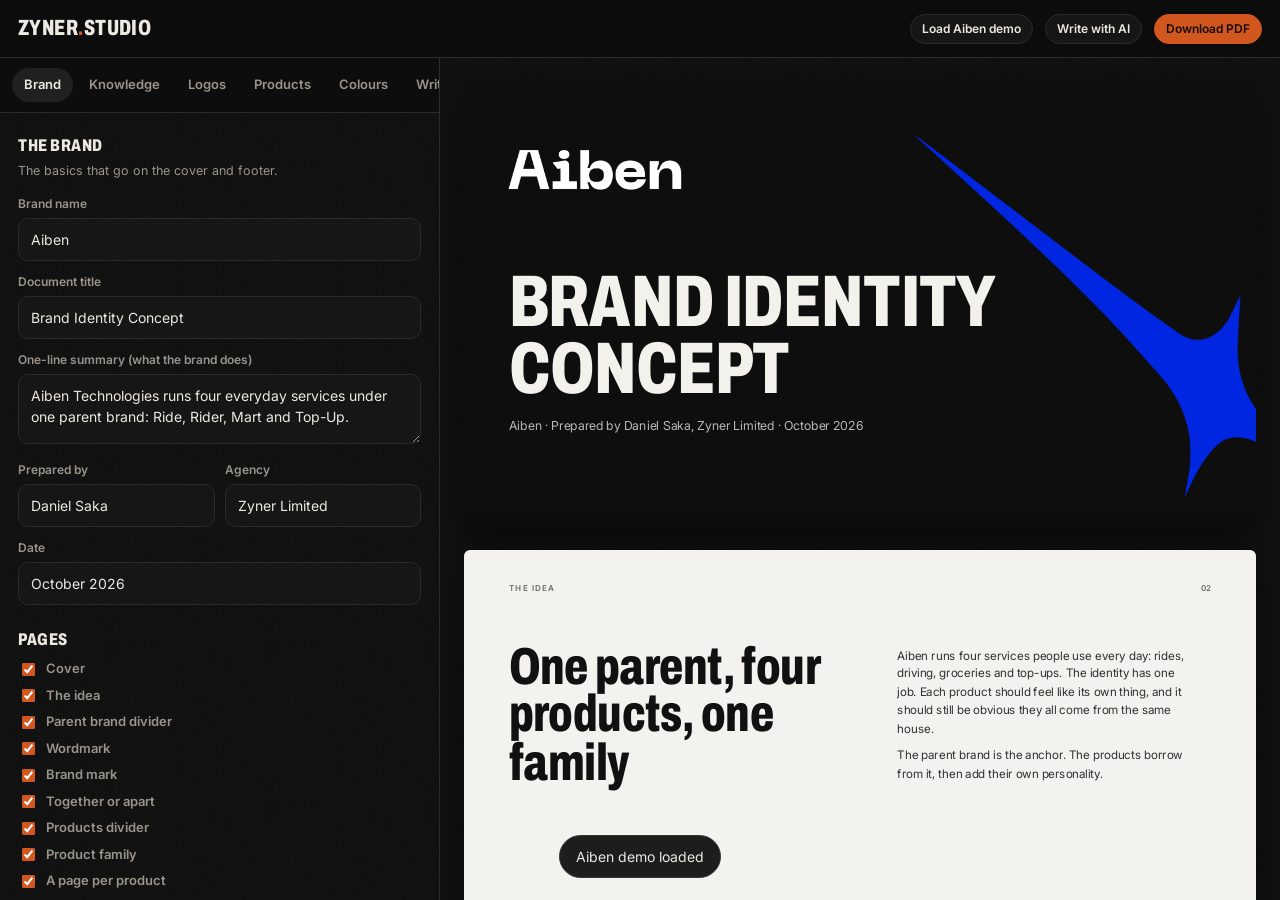
==== index.html @ 3df1d851 "Zyner Studio v1: brand identity document builder" ====
<!doctype html>
<html lang="en">
<head>
<meta charset="utf-8">
<meta name="viewport" content="width=device-width, initial-scale=1">
<title>Zyner Studio · Brand document builder</title>
<link rel="preconnect" href="https://fonts.googleapis.com">
<link rel="preconnect" href="https://fonts.gstatic.com" crossorigin>
<link href="https://fonts.googleapis.com/css2?family=Archivo:wdth,wght@62..125,400..900&family=Inter:wght@400;500;600;700&display=swap" rel="stylesheet">
<style>
:root{--ink:#0d0d0d;--ink2:#161616;--ink3:#202020;--line:#2b2b2b;--txt:#ece8e2;--mute:#9a948c;--or:#d2571f;--or2:#e8763c}
*{box-sizing:border-box}
html,body{margin:0;background:var(--ink);color:var(--txt);font:14px/1.5 Inter,system-ui,sans-serif}
body:before{content:"";position:fixed;inset:0;pointer-events:none;opacity:.06;z-index:0;
 background-image:url("data:image/svg+xml;utf8,<svg xmlns='http://www.w3.org/2000/svg' width='160' height='160'><filter id='n'><feTurbulence type='fractalNoise' baseFrequency='.9' numOctaves='2' stitchTiles='stitch'/></filter><rect width='100%' height='100%' filter='url(%23n)'/></svg>")}
button,input,textarea,select{font:inherit;color:inherit}
.app{position:relative;z-index:1;display:grid;grid-template-columns:440px 1fr;grid-template-rows:auto 1fr;height:100vh}
header{grid-column:1/-1;display:flex;align-items:center;gap:12px;padding:12px 18px;border-bottom:1px solid var(--line);background:rgba(13,13,13,.92)}
.logo{font-family:Archivo;font-stretch:70%;font-weight:800;font-size:22px;letter-spacing:.02em;text-transform:uppercase}
.logo span{color:var(--or)}
.sp{flex:1}
.btn{border:1px solid var(--line);background:var(--ink2);border-radius:999px;padding:9px 16px;cursor:pointer;font-weight:600;white-space:nowrap}
.btn:hover{border-color:#444}
.btn.pri{background:var(--or);border-color:var(--or);color:#160a04}
.btn.pri:hover{background:var(--or2)}
.btn.sm{padding:5px 11px;font-size:12px}
.btn:disabled{opacity:.5;cursor:wait}
aside{border-right:1px solid var(--line);overflow:auto;display:flex;flex-direction:column;min-height:0}
.tabs{flex:none;display:flex;gap:4px;padding:10px 12px;border-bottom:1px solid var(--line);overflow-x:auto;position:sticky;top:0;background:var(--ink);z-index:2}
.tab{padding:7px 12px;border-radius:999px;cursor:pointer;color:var(--mute);font-weight:600;font-size:13px;white-space:nowrap;border:0;background:none}
.tab.on{background:var(--ink3);color:var(--txt)}
.panel{flex:none;display:none;padding:16px 18px 40px}
.panel.on{display:block}
h3{font-family:Archivo;font-stretch:75%;font-weight:800;text-transform:uppercase;letter-spacing:.03em;font-size:17px;margin:4px 0 4px}
.hint{color:var(--mute);font-size:12.5px;margin:0 0 14px}
label{display:block;font-size:12px;color:var(--mute);margin:12px 0 5px;font-weight:600}
input[type=text],input[type=password],textarea,select{width:100%;background:var(--ink2);border:1px solid var(--line);border-radius:10px;padding:10px 12px;outline:none}
input:focus,textarea:focus,select:focus{border-color:var(--or)}
textarea{min-height:90px;resize:vertical}
textarea.big{min-height:240px}
.row{display:flex;gap:10px}.row>*{flex:1}
.card{border:1px solid var(--line);border-radius:14px;padding:12px;margin:12px 0;background:var(--ink2)}
.slot{display:flex;align-items:center;gap:12px;padding:10px;border:1px dashed #3a3a3a;border-radius:12px;margin:8px 0}
.thumb{width:84px;height:56px;border-radius:8px;background:#e9e6e0 center/contain no-repeat;flex:none}
.thumb.dk{background-color:#1c1c1c}
.slot .t{flex:1;min-width:0}.slot .t b{display:block;font-size:13px}.slot .t small{color:var(--mute)}
.filebtn{position:relative;overflow:hidden}.filebtn input{position:absolute;inset:0;opacity:0;cursor:pointer}
.sw{width:34px;height:34px;border-radius:8px;border:1px solid #333;flex:none;padding:0}
input[type=color]{background:none;border:0;cursor:pointer}
.chk{display:flex;align-items:center;gap:8px;margin:7px 0;font-size:13px}
.chk input{accent-color:var(--or)}
.copyblock{border-top:1px solid var(--line);padding-top:10px;margin-top:14px}
.copyblock .hd{display:flex;align-items:center;justify-content:space-between}
.copyblock .hd b{font-size:13px}
.files{margin:8px 0;padding:0;list-style:none}.files li{display:flex;justify-content:space-between;align-items:center;font-size:12.5px;padding:6px 10px;background:var(--ink3);border-radius:8px;margin:4px 0}
.x{cursor:pointer;color:var(--mute);border:0;background:none;font-size:16px}
main{overflow:auto;padding:24px;min-height:0}
#doc{max-width:1100px;margin:0 auto}
.pgwrap{position:relative;width:100%;aspect-ratio:16/9;margin:0 0 22px;border-radius:6px;overflow:hidden;box-shadow:0 10px 40px rgba(0,0,0,.5)}
.pgwrap .pg{position:absolute;left:0;top:0;transform:scale(var(--s,0.5));transform-origin:0 0}
.pgnum{color:var(--mute);font-size:11px;margin:-16px 0 10px}
#status{position:fixed;left:50%;bottom:22px;transform:translateX(-50%);background:#1d1d1d;border:1px solid #333;padding:10px 16px;border-radius:999px;z-index:20;display:none;max-width:90vw;text-align:center}
#status.err{border-color:#b33;color:#ffb4a8}
.mobswitch{display:none}
/* ---------- document pages ---------- */
.pg{width:1280px;height:720px;overflow:hidden;position:relative;font-family:Inter,sans-serif;color:var(--p-ink);background:var(--p-paper)}
.pg.dark{background:var(--p-dark);color:#f3f1ec}
.pg.acc{background:var(--p-acc);color:#fff}
.pg .lab{position:absolute;left:72px;top:52px;font-size:13px;font-weight:600;letter-spacing:.14em;text-transform:uppercase;opacity:.6}
.pg .no{position:absolute;right:72px;top:52px;font-size:13px;font-weight:600;opacity:.6}
.pg .foot{position:absolute;left:72px;right:72px;bottom:44px;display:flex;justify-content:space-between;font-size:12px;opacity:.5}
.pg h1,.pg h2{font-family:Archivo;font-stretch:72%;font-weight:800;line-height:.92;margin:0;letter-spacing:-.005em}
.pg h1{font-size:118px;text-transform:uppercase}
.pg h2{font-size:64px}
.pg .body{font-size:19px;line-height:1.55;max-width:470px;margin-top:26px;opacity:.86}
.pg .body p{margin:0 0 14px}
.pg .acct{color:var(--p-acc)}
.pg img{display:block;max-width:100%;max-height:100%;object-fit:contain}
.pg .wht{filter:brightness(0) invert(1)}
.cover .mark{position:absolute;right:-90px;top:60px;width:640px;height:640px;opacity:.95}
.cover .mark img{width:100%;height:100%}
.cover .lk{position:absolute;left:72px;top:110px;height:64px;max-width:380px}
.cover .tt{position:absolute;left:72px;bottom:150px}
.cover .tt .sub{font-size:20px;margin-top:22px;opacity:.75}
.div .big{position:absolute;left:72px;bottom:120px}
.div .n{font-family:Archivo;font-stretch:70%;font-weight:800;font-size:300px;line-height:.8;position:absolute;right:60px;bottom:60px;opacity:.18}
.split{position:absolute;inset:0;display:grid;grid-template-columns:1fr 1fr}
.split .l{padding:150px 40px 0 72px}
.split .r{display:flex;align-items:center;justify-content:center;padding:70px}
.split .r.tile{background:var(--tile,#e9e6e0)}
.split .r img{max-height:300px}
.pp .r img.wm{max-height:250px}
.pp .icon{width:120px;height:120px;border-radius:28px;overflow:hidden;margin-top:30px;box-shadow:0 8px 24px rgba(0,0,0,.18)}
.pp .icon img{width:100%;height:100%;object-fit:cover}
.chips{display:flex;gap:10px;margin-top:22px}
.chip{display:flex;align-items:center;gap:8px;font-size:13px;font-weight:600}
.chip i{width:26px;height:26px;border-radius:7px;border:1px solid rgba(0,0,0,.12)}
.grid{position:absolute;left:72px;right:72px;top:330px;bottom:100px;display:grid;gap:18px}
.grid .cell{border-radius:16px;display:flex;align-items:center;justify-content:center;padding:22px;overflow:hidden}
.grid .cell img{max-height:100%}
.top{position:absolute;left:72px;top:120px;right:72px;display:flex;gap:60px;align-items:flex-end}
.top .body{margin-top:0;max-width:520px}
.icongrid .cell{flex-direction:column;gap:12px;background:none;padding:0}
.icongrid .ic{width:150px;height:150px;border-radius:34px;overflow:hidden;box-shadow:0 10px 30px rgba(0,0,0,.25)}
.icongrid .ic img{width:100%;height:100%;object-fit:cover}
.icongrid small{font-size:14px;font-weight:600;opacity:.7}
.swatches{position:absolute;left:72px;right:72px;top:340px;bottom:100px;display:flex;gap:14px}
.swatch{flex:1;border-radius:14px;display:flex;flex-direction:column;justify-content:flex-end;padding:16px;font-size:13px;font-weight:600;border:1px solid rgba(0,0,0,.08)}
.swatch span{opacity:.75;font-weight:500}
.closing .tt{position:absolute;left:72px;top:150px;max-width:760px}
.closing .mk{position:absolute;right:80px;bottom:90px;width:150px;height:150px}
.closing .mk img{width:100%;height:100%}
#printroot{display:none}
@media print{
 @page{size:1280px 720px;margin:0}
 html,body{background:#fff}
 body:before{display:none}
 .app,#status{display:none!important}
 #printroot{display:block}
 #printroot .pg{break-after:page;page-break-after:always}
 *{-webkit-print-color-adjust:exact;print-color-adjust:exact}
}
@media (max-width:860px){
 .app{grid-template-columns:1fr;height:auto;min-height:100vh}
 header{position:sticky;top:0;z-index:5;flex-wrap:wrap}
 header .hidem{display:none}
 aside{border-right:0}
 .mobswitch{display:flex;gap:6px;padding:10px 12px;border-bottom:1px solid var(--line)}
 .mobswitch .tab{flex:1;text-align:center}
 body.vprev aside{display:none}
 body:not(.vprev) main{display:none}
 main{padding:14px}
}
</style>
</head>
<body>
<div class="app">
 <header>
  <div class="logo">Zyner<span>.</span>Studio</div>
  <div class="sp"></div>
  <button class="btn sm hidem" id="bDemo">Load Aiben demo</button>
  <button class="btn sm" id="bAI">Write with AI</button>
  <button class="btn pri sm" id="bPDF">Download PDF</button>
 </header>
 <div class="mobswitch" style="grid-column:1/-1"><button class="tab on" data-v="edit">Edit</button><button class="tab" data-v="prev">Preview</button></div>
 <aside>
  <div class="tabs">
   <button class="tab on" data-p="brand">Brand</button>
   <button class="tab" data-p="story">Knowledge</button>
   <button class="tab" data-p="assets">Logos</button>
   <button class="tab" data-p="products">Products</button>
   <button class="tab" data-p="colours">Colours</button>
   <button class="tab" data-p="copy">Write-up</button>
   <button class="tab" data-p="ai">AI</button>
   <button class="tab" data-p="file">Project</button>
  </div>

  <section class="panel on" id="p-brand">
   <h3>The brand</h3>
   <p class="hint">The basics that go on the cover and footer.</p>
   <label>Brand name</label><input type="text" data-k="meta.brand">
   <label>Document title</label><input type="text" data-k="meta.title">
   <label>One-line summary (what the brand does)</label><textarea data-k="meta.oneliner" style="min-height:70px"></textarea>
   <div class="row"><div><label>Prepared by</label><input type="text" data-k="meta.author"></div><div><label>Agency</label><input type="text" data-k="meta.agency"></div></div>
   <label>Date</label><input type="text" data-k="meta.date">
   <h3 style="margin-top:22px">Pages</h3>
   <div id="secList"></div>
  </section>

  <section class="panel" id="p-story">
   <h3>Knowledge</h3>
   <p class="hint">Dump everything here: the brief, your thinking, the why behind each decision, client notes. The AI writes only from what's here.</p>
   <label>Brand notes and explanations</label><textarea class="big" data-k="knowledge"></textarea>
   <label>Voice: how the write-up should sound</label><textarea data-k="voice"></textarea>
   <label>Reference files (.txt, .md, .pdf)</label>
   <button class="btn sm filebtn">Add files<input type="file" id="kFiles" multiple accept=".txt,.md,.pdf,text/plain,text/markdown,application/pdf"></button>
   <ul class="files" id="kList"></ul>
   <p class="hint">PDFs are read by Gemini only. Text files work with every AI.</p>
  </section>

  <section class="panel" id="p-assets">
   <h3>Parent brand</h3>
   <p class="hint">Upload PNG or SVG with transparent backgrounds. If you skip the light versions, the dark ones get turned white automatically.</p>
   <div id="assetSlots"></div>
  </section>

  <section class="panel" id="p-products">
   <h3>Products</h3>
   <p class="hint">Each product gets its own page. The app icon only shows on the icon page and its product page.</p>
   <div id="prodList"></div>
   <button class="btn sm" id="addProd">+ Add product</button>
  </section>

  <section class="panel" id="p-colours">
   <h3>Theme</h3>
   <div class="row">
    <div><label>Accent</label><div class="row" style="align-items:center"><input type="color" class="sw" data-c="theme.acc"><input type="text" data-k="theme.acc"></div></div>
    <div><label>Dark pages</label><div class="row" style="align-items:center"><input type="color" class="sw" data-c="theme.dark"><input type="text" data-k="theme.dark"></div></div>
   </div>
   <div class="row">
    <div><label>Light pages</label><div class="row" style="align-items:center"><input type="color" class="sw" data-c="theme.paper"><input type="text" data-k="theme.paper"></div></div>
    <div><label>Text</label><div class="row" style="align-items:center"><input type="color" class="sw" data-c="theme.ink"><input type="text" data-k="theme.ink"></div></div>
   </div>
   <h3 style="margin-top:22px">Brand colours</h3>
   <p class="hint">Product colours are added on the colour page automatically.</p>
   <div id="colList"></div>
   <button class="btn sm" id="addCol">+ Add colour</button>
  </section>

  <section class="panel" id="p-copy">
   <h3>Write-up</h3>
   <p class="hint">Tap Write with AI to draft everything from your knowledge notes, then edit here. Rewrite redoes one section.</p>
   <div id="copyList"></div>
  </section>

  <section class="panel" id="p-ai">
   <h3>AI writer</h3>
   <p class="hint">Keys stay on this device. They are never saved into project files.</p>
   <label>Provider</label>
   <select id="aiProv"><option value="gemini">Google Gemini (free plan available)</option><option value="openai">OpenAI (ChatGPT)</option><option value="anthropic">Anthropic (Claude)</option></select>
   <label>API key</label><input type="password" id="aiKey" placeholder="Paste your key">
   <label>Model</label>
   <div class="row"><input type="text" id="aiModel"><button class="btn sm" id="aiList" style="flex:none">Find models</button></div>
   <select id="aiModels" style="display:none;margin-top:8px"></select>
   <p class="hint" style="margin-top:14px">Free Gemini key: sign in at aistudio.google.com, then Get API key. On the free plan Google may use what you send to improve its models.</p>
   <button class="btn sm" id="aiTest">Test connection</button>
  </section>

  <section class="panel" id="p-file">
   <h3>Project</h3>
   <p class="hint">Your work saves on this device automatically. Export a project file to back it up or open it on another device.</p>
   <div class="row" style="flex-wrap:wrap">
    <button class="btn sm" id="bExport">Export project file</button>
    <button class="btn sm filebtn">Open project file<input type="file" id="bImport" accept=".json,application/json"></button>
   </div>
   <div class="row" style="margin-top:12px;flex-wrap:wrap">
    <button class="btn sm" id="bDemo2">Load Aiben demo</button>
    <button class="btn sm" id="bNew">Start blank</button>
   </div>
  </section>
 </aside>
 <main><div id="doc"></div></main>
</div>
<div id="printroot"></div>
<div id="status"></div>
<script>
const SECTIONS=[
 ['cover','Cover'],['idea','The idea'],['parentDiv','Parent brand divider'],['wordmark','Wordmark'],['mark','Brand mark'],['together','Together or apart'],
 ['prodDiv','Products divider'],['products','Product family'],['productPages','A page per product'],['icons','App icons'],['colour','Colour'],['closing','Closing note']];
const COPYKEYS=[['idea','The idea'],['wordmark','Wordmark'],['mark','Brand mark'],['together','Together or apart'],['products','Product family'],['icons','App icons'],['colour','Colour'],['closing','Closing note']];
const ASSETS=[['wordmark','Wordmark (dark ink)',0],['wordmarkL','Wordmark (light, for dark pages)',1],['mark','Brand mark',0],['markL','Brand mark (light)',1],['lockup','Lockup: mark + wordmark',0],['lockupL','Lockup (light)',1]];
function blank(){return{v:1,meta:{brand:'',title:'Brand Identity Concept',oneliner:'',author:'Daniel Saka',agency:'Zyner Limited',date:new Date().toLocaleDateString('en-GB',{month:'long',year:'numeric'})},
 knowledge:'',voice:'Plain, direct and specific, like a sharp consultant talking to a smart client. No buzzwords, no hype.',files:[],
 theme:{acc:'#d2571f',dark:'#0e0e0e',paper:'#f4f2ee',ink:'#111111'},parent:{},products:[],colours:[],
 sections:Object.fromEntries(SECTIONS.map(s=>[s[0],true])),copy:{},pcopy:{}}}
let P=blank();
const $=s=>document.querySelector(s),$$=s=>[...document.querySelectorAll(s)];
const esc=s=>String(s??'').replace(/[&<>"]/g,c=>({'&':'&amp;','<':'&lt;','>':'&gt;','"':'&quot;'}[c]));
const paras=s=>esc(s).split(/\n\s*\n/).filter(x=>x.trim()).map(x=>'<p>'+x.replace(/\n/g,'<br>')+'</p>').join('');
const get=(o,k)=>k.split('.').reduce((a,b)=>a?.[b],o);
const set=(o,k,v)=>{const ks=k.split('.');let t=o;ks.slice(0,-1).forEach(x=>t=t[x]??(t[x]={}));t[ks.at(-1)]=v};
function status(m,err,ms=3200){const s=$('#status');s.textContent=m;s.className=err?'err':'';s.style.display='block';clearTimeout(status.t);if(ms)status.t=setTimeout(()=>s.style.display='none',ms)}
/* storage */
const DB={db:null,open(){return new Promise((r,j)=>{const q=indexedDB.open('zyner-studio',1);q.onupgradeneeded=()=>q.result.createObjectStore('kv');q.onsuccess=()=>{this.db=q.result;r()};q.onerror=j})},
 get(k){return new Promise(r=>{const q=this.db.transaction('kv').objectStore('kv').get(k);q.onsuccess=()=>r(q.result);q.onerror=()=>r(null)})},
 put(k,v){return new Promise(r=>{const t=this.db.transaction('kv','readwrite');t.objectStore('kv').put(v,k);t.oncomplete=r;t.onerror=r})}};
let saveT;function save(){clearTimeout(saveT);saveT=setTimeout(()=>DB.put('project',P),400)}
function changed(){save();render()}
/* image helpers */
function readFile(f,as){return new Promise(r=>{const fr=new FileReader();fr.onload=()=>r(fr.result);as==='text'?fr.readAsText(f):fr.readAsDataURL(f)})}
async function shrink(dataUrl,max=1600){if(dataUrl.startsWith('data:image/svg'))return dataUrl;return new Promise(r=>{const im=new Image();im.onload=()=>{const s=Math.min(1,max/Math.max(im.width,im.height));if(s===1)return r(dataUrl);const c=document.createElement('canvas');c.width=im.width*s;c.height=im.height*s;c.getContext('2d').drawImage(im,0,0,c.width,c.height);r(c.toDataURL('image/png'))};im.onerror=()=>r(dataUrl);im.src=dataUrl})}
async function pickImage(cb){const i=document.createElement('input');i.type='file';i.accept='image/png,image/svg+xml,image/jpeg,image/webp';i.onchange=async()=>{if(i.files[0])cb(await shrink(await readFile(i.files[0])))};i.click()}
/* document */
function lightOf(k){const v=P.parent[k+'L'];return v?`<img src="${v}">`:(P.parent[k]?`<img class="wht" src="${P.parent[k]}">`:'')}
function darkOf(k){return P.parent[k]?`<img src="${P.parent[k]}">`:''}
function C(k){return P.copy[k]||{h:'',b:''}}
function ph(t){return t||'<span style="opacity:.35">Write with AI or type it in the Write-up tab</span>'}
function H(k){return C(k).h?esc(C(k).h):ph('')}
function B(k){return C(k).b?paras(C(k).b):'<p style="opacity:.35">Add notes in Knowledge, then tap Write with AI.</p>'}
function lum(hex){const h=(hex||'#000').replace('#','');const n=parseInt(h.length===3?h.split('').map(x=>x+x).join(''):h,16);const r=(n>>16)&255,g=(n>>8)&255,b=n&255;return(0.299*r+0.587*g+0.114*b)/255}
function buildPages(){
 const m=P.meta,s=P.sections,pages=[];let n=0;const brand=esc(m.brand||'Brand');
 const frame=(cls,label,inner)=>{n++;return `<div class="pg ${cls}">${label?`<div class="lab">${esc(label)}</div>`:''}${cls.includes('cover')?'':`<div class="no">${String(n).padStart(2,'0')}</div>`}${inner}${cls.includes('cover')?'':`<div class="foot"><span>${brand} · ${esc(m.title)}</span><span>${esc(m.agency||m.author)}</span></div>`}</div>`};
 if(s.cover)pages.push(frame('dark cover','',`<div class="mark">${lightOf('mark')?'':''}${P.parent.mark?`<img src="${P.parent.mark}">`:''}</div><div class="lk">${lightOf('wordmark')||lightOf('lockup')}</div><div class="tt"><h1>${esc(m.title).replace(/ (\S+)$/,'<br>$1')}</h1><div class="sub">${brand} · Prepared by ${esc(m.author)}${m.agency?', '+esc(m.agency):''} · ${esc(m.date)}</div></div>`));
 if(s.idea)pages.push(frame('','The idea',`<div style="position:absolute;left:72px;top:150px;right:72px;display:grid;grid-template-columns:1.1fr 1fr;gap:70px"><h2 style="font-size:84px">${H('idea')}</h2><div class="body" style="margin-top:6px">${B('idea')}</div></div>`));
 if(s.parentDiv)pages.push(frame('acc div','Section 01',`<div class="big"><h1>Parent<br>brand</h1></div><div class="n">01</div>`));
 if(s.wordmark)pages.push(frame('','Parent brand · Wordmark',`<div class="split"><div class="l"><h2>${H('wordmark')}</h2><div class="body">${B('wordmark')}</div></div><div class="r tile" style="--tile:#e8e5df">${darkOf('wordmark')}</div></div>`));
 if(s.mark)pages.push(frame('dark','Parent brand · Brand mark',`<div class="split"><div class="l"><h2>${H('mark')}</h2><div class="body">${B('mark')}</div></div><div class="r">${P.parent.mark?`<img src="${P.parent.mark}" style="max-height:380px">`:''}</div></div>`));
 if(s.together)pages.push(frame('','Parent brand · Together or apart',`<div class="top"><h2 style="flex:1">${H('together')}</h2><div class="body">${B('together')}</div></div><div class="grid" style="grid-template-columns:1.6fr 1fr 1fr;top:400px"><div class="cell" style="background:#e8e5df">${darkOf('lockup')||darkOf('wordmark')}</div><div class="cell" style="background:var(--p-acc)">${lightOf('mark')}</div><div class="cell" style="background:var(--p-dark)">${lightOf('wordmark')}</div></div>`));
 const prods=P.products.filter(p=>p.name);
 if(prods.length){
  if(s.prodDiv)pages.push(frame('acc div','Section 02',`<div class="big"><h1>The<br>products</h1></div><div class="n">02</div>`));
  if(s.products)pages.push(frame('dark','Products · The family',`<div class="top"><h2 style="flex:1">${H('products')}</h2><div class="body">${B('products')}</div></div><div class="grid" style="grid-template-columns:repeat(${Math.min(prods.length,4)},1fr);top:400px">${prods.slice(0,8).map(p=>`<div class="cell" style="background:${esc(p.base||'#1c1c1c')}">${p.wordmark?`<img src="${p.wordmark}">`:`<b style="font-size:26px">${esc(p.name)}</b>`}</div>`).join('')}</div>`));
  if(s.productPages)prods.forEach(p=>{const c=P.pcopy[p.name]||{};pages.push(frame('','Products · '+p.name,`<div class="split pp"><div class="l" style="padding-top:140px"><h2>${c.h?esc(c.h):ph('')}</h2><div class="body">${c.b?paras(c.b):''}</div><div style="display:flex;gap:26px;align-items:flex-end">${p.icon?`<div class="icon"><img src="${p.icon}"></div>`:''}<div class="chips">${[p.accent,p.base].filter(Boolean).map(h=>`<div class="chip"><i style="background:${esc(h)}"></i>${esc(h.toUpperCase())}</div>`).join('')}</div></div></div><div class="r tile" style="--tile:${esc(p.base||'#1c1c1c')}">${p.wordmark?`<img class="wm" src="${p.wordmark}">`:`<h2 style="color:${esc(p.accent||'#fff')}">${esc(p.name)}</h2>`}</div></div>`))});
  if(s.icons&&prods.some(p=>p.icon))pages.push(frame('','Products · App icons',`<div class="top"><h2 style="flex:1">${H('icons')}</h2><div class="body">${B('icons')}</div></div><div class="grid icongrid" style="grid-template-columns:repeat(${Math.min(prods.filter(p=>p.icon).length,5)},1fr);top:390px">${prods.filter(p=>p.icon).map(p=>`<div class="cell"><div class="ic"><img src="${p.icon}"></div><small>${esc(p.name)}</small></div>`).join('')}</div>`));
 }
 if(s.colour){const cols=[...P.colours.filter(c=>c.hex),...prods.flatMap(p=>[p.accent&&{name:p.name+' accent',hex:p.accent},p.base&&{name:p.name+' base',hex:p.base}].filter(Boolean))].slice(0,10);
  pages.push(frame('','Colour',`<div class="top"><h2 style="flex:1">${H('colour')}</h2><div class="body">${B('colour')}</div></div><div class="swatches">${cols.map(c=>`<div class="swatch" style="background:${esc(c.hex)};color:${lum(c.hex)>.6?'#111':'#fff'}">${esc(c.name)}<span>${esc(c.hex.toUpperCase())}</span></div>`).join('')}</div>`))}
 if(s.closing)pages.push(frame('dark closing','',`<div class="tt"><h2 style="font-size:84px">${H('closing')}</h2><div class="body" style="max-width:620px">${B('closing')}</div></div><div class="mk">${lightOf('mark')}</div>`));
 return pages;
}
function themeVars(){const t=P.theme;return `--p-acc:${t.acc};--p-dark:${t.dark};--p-paper:${t.paper};--p-ink:${t.ink}`}
let rT;function render(){clearTimeout(rT);rT=setTimeout(()=>{const pages=buildPages();const d=$('#doc');d.setAttribute('style',themeVars());d.innerHTML=pages.map((p,i)=>`<div class="pgwrap">${p}</div>`).join('')||'<p class="hint">Nothing to show yet.</p>';scale()},60)}
function scale(){const w=$('#doc').clientWidth;$('#doc').style.setProperty('--s',w/1280)}
addEventListener('resize',scale);
/* forms */
function bindFields(){$$('[data-k]').forEach(el=>{el.value=get(P,el.dataset.k)??'';el.oninput=()=>{set(P,el.dataset.k,el.value);const c=$(`[data-c="${el.dataset.k}"]`);if(c&&/^#[0-9a-f]{6}$/i.test(el.value))c.value=el.value;changed()}});
 $$('[data-c]').forEach(el=>{el.value=/^#[0-9a-f]{6}$/i.test(get(P,el.dataset.c)||'')?get(P,el.dataset.c):'#000000';el.oninput=()=>{set(P,el.dataset.c,el.value);$(`[data-k="${el.dataset.c}"]`).value=el.value;changed()}})}
function drawSections(){$('#secList').innerHTML=SECTIONS.map(([k,l])=>`<label class="chk"><input type="checkbox" data-sec="${k}" ${P.sections[k]!==false?'checked':''}> ${l}</label>`).join('');$$('[data-sec]').forEach(c=>c.onchange=()=>{P.sections[c.dataset.sec]=c.checked;changed()})}
function drawAssets(){$('#assetSlots').innerHTML=ASSETS.map(([k,l,dk])=>`<div class="slot"><div class="thumb ${dk?'dk':''}" style="background-image:${P.parent[k]?`url(${P.parent[k]})`:'none'}"></div><div class="t"><b>${l}</b><small>${P.parent[k]?'Uploaded':'Empty'}</small></div><button class="btn sm" data-up="${k}">${P.parent[k]?'Replace':'Upload'}</button>${P.parent[k]?`<button class="x" data-rm="${k}">×</button>`:''}</div>`).join('');
 $$('[data-up]').forEach(b=>b.onclick=()=>pickImage(u=>{P.parent[b.dataset.up]=u;drawAssets();changed()}));$$('[data-rm]').forEach(b=>b.onclick=()=>{delete P.parent[b.dataset.rm];drawAssets();changed()})}
function drawProducts(){$('#prodList').innerHTML=P.products.map((p,i)=>`<div class="card"><div class="row" style="align-items:center"><input type="text" data-pi="${i}" data-pf="name" value="${esc(p.name)}" placeholder="Product name"><button class="x" data-pdel="${i}" style="flex:none">×</button></div>
 <div class="slot"><div class="thumb dk" style="background-image:${p.wordmark?`url(${p.wordmark})`:'none'};background-color:${esc(p.base||'#1c1c1c')}"></div><div class="t"><b>Product wordmark</b><small>${p.wordmark?'Uploaded':'Empty'}</small></div><button class="btn sm" data-pimg="${i}" data-f="wordmark">Upload</button></div>
 <div class="slot"><div class="thumb dk" style="background-image:${p.icon?`url(${p.icon})`:'none'}"></div><div class="t"><b>App icon</b><small>${p.icon?'Uploaded':'Empty'}</small></div><button class="btn sm" data-pimg="${i}" data-f="icon">Upload</button></div>
 <div class="row"><div><label>Accent</label><div class="row" style="align-items:center"><input type="color" class="sw" data-pi="${i}" data-pf="accent" value="${/^#[0-9a-f]{6}$/i.test(p.accent||'')?p.accent:'#ffffff'}"><input type="text" data-pi="${i}" data-pf="accent" value="${esc(p.accent||'')}"></div></div><div><label>Base</label><div class="row" style="align-items:center"><input type="color" class="sw" data-pi="${i}" data-pf="base" value="${/^#[0-9a-f]{6}$/i.test(p.base||'')?p.base:'#000000'}"><input type="text" data-pi="${i}" data-pf="base" value="${esc(p.base||'')}"></div></div></div>
 <label>What it does (helps the AI)</label><textarea data-pi="${i}" data-pf="note" style="min-height:60px">${esc(p.note||'')}</textarea></div>`).join('');
 $$('[data-pf]').forEach(el=>el.oninput=()=>{const p=P.products[el.dataset.pi],f=el.dataset.pf,old=p.name;p[f]=el.value;if(f==='name'&&P.pcopy[old]){P.pcopy[el.value]=P.pcopy[old];delete P.pcopy[old]}
  if(el.type==='color')el.nextElementSibling.value=el.value;else if(el.previousElementSibling?.type==='color'&&/^#[0-9a-f]{6}$/i.test(el.value))el.previousElementSibling.value=el.value;changed();if(f==='name')drawCopy()});
 $$('[data-pimg]').forEach(b=>b.onclick=()=>pickImage(u=>{P.products[b.dataset.pimg][b.dataset.f]=u;drawProducts();changed()}));
 $$('[data-pdel]').forEach(b=>b.onclick=()=>{if(confirm('Remove this product?')){P.products.splice(b.dataset.pdel,1);drawProducts();drawCopy();changed()}})}
function drawColours(){$('#colList').innerHTML=P.colours.map((c,i)=>`<div class="row" style="align-items:center;margin:6px 0"><input type="color" class="sw" data-ci="${i}" data-cf="hex" value="${/^#[0-9a-f]{6}$/i.test(c.hex||'')?c.hex:'#000000'}" style="flex:none"><input type="text" data-ci="${i}" data-cf="name" value="${esc(c.name)}" placeholder="Name"><input type="text" data-ci="${i}" data-cf="hex" value="${esc(c.hex)}" placeholder="#000000"><button class="x" data-cdel="${i}" style="flex:none">×</button></div>`).join('');
 $$('[data-cf]').forEach(el=>el.oninput=()=>{P.colours[el.dataset.ci][el.dataset.cf]=el.value;if(el.type==='color')el.parentElement.querySelectorAll('[data-cf=hex]')[1].value=el.value;changed()});
 $$('[data-cdel]').forEach(b=>b.onclick=()=>{P.colours.splice(b.dataset.cdel,1);drawColours();changed()})}
function drawCopy(){const items=[...COPYKEYS.map(([k,l])=>({k,l,o:P.copy,id:k})),...P.products.filter(p=>p.name).map(p=>({k:p.name,l:'Product · '+p.name,o:P.pcopy,id:'p:'+p.name}))];
 $('#copyList').innerHTML=items.map(it=>{const c=it.o[it.k]||{};return `<div class="copyblock"><div class="hd"><b>${esc(it.l)}</b><button class="btn sm" data-rw="${esc(it.id)}">Rewrite</button></div><label>Headline</label><input type="text" data-cid="${esc(it.id)}" data-cp="h" value="${esc(c.h||'')}"><label>Body</label><textarea data-cid="${esc(it.id)}" data-cp="b">${esc(c.b||'')}</textarea></div>`}).join('');
 $$('[data-cp]').forEach(el=>el.oninput=()=>{const id=el.dataset.cid,[o,k]=id.startsWith('p:')?[P.pcopy,id.slice(2)]:[P.copy,id];o[k]=o[k]||{};o[k][el.dataset.cp]=el.value;changed()});
 $$('[data-rw]').forEach(b=>b.onclick=()=>rewrite(b.dataset.rw,b))}
function drawFiles(){$('#kList').innerHTML=P.files.map((f,i)=>`<li>${esc(f.name)}<button class="x" data-fdel="${i}">×</button></li>`).join('');$$('[data-fdel]').forEach(b=>b.onclick=()=>{P.files.splice(b.dataset.fdel,1);drawFiles();save()})}
function drawAll(){bindFields();drawSections();drawAssets();drawProducts();drawColours();drawCopy();drawFiles();render()}
$('#kFiles').onchange=async e=>{for(const f of e.target.files){const pdf=/pdf$/i.test(f.type)||/\.pdf$/i.test(f.name);P.files.push({name:f.name,kind:pdf?'pdf':'text',data:await readFile(f,pdf?'url':'text')})}e.target.value='';drawFiles();save()};
$('#addProd').onclick=()=>{P.products.push({name:'',accent:'',base:'',note:''});drawProducts();save()};
$('#addCol').onclick=()=>{P.colours.push({name:'',hex:''});drawColours();save()};
$$('.tabs .tab').forEach(t=>t.onclick=()=>{$$('.tabs .tab').forEach(x=>x.classList.toggle('on',x===t));$$('.panel').forEach(p=>p.classList.toggle('on',p.id==='p-'+t.dataset.p))});
$$('.mobswitch .tab').forEach(t=>t.onclick=()=>{$$('.mobswitch .tab').forEach(x=>x.classList.toggle('on',x===t));document.body.classList.toggle('vprev',t.dataset.v==='prev');scale();window.scrollTo(0,0)});
/* AI */
const AIDEF={gemini:'gemini-2.5-flash',openai:'gpt-4o-mini',anthropic:'claude-3-5-haiku-latest'};
function aiCfg(){const prov=localStorage.zsProv||'gemini';return{prov,key:localStorage['zsKey_'+prov]||'',model:localStorage['zsModel_'+prov]||AIDEF[prov]}}
function drawAI(){const c=aiCfg();$('#aiProv').value=c.prov;$('#aiKey').value=c.key;$('#aiModel').value=c.model;$('#aiModels').style.display='none'}
$('#aiProv').onchange=e=>{localStorage.zsProv=e.target.value;drawAI()};
$('#aiKey').oninput=e=>localStorage['zsKey_'+aiCfg().prov]=e.target.value.trim();
$('#aiModel').oninput=e=>localStorage['zsModel_'+aiCfg().prov]=e.target.value.trim();
$('#aiModels').onchange=e=>{$('#aiModel').value=e.target.value;localStorage['zsModel_'+aiCfg().prov]=e.target.value};
$('#aiList').onclick=async()=>{const c=aiCfg();if(!c.key)return status('Paste your API key first',1);try{let ids=[];
 if(c.prov==='gemini'){const r=await fetch('https://generativelanguage.googleapis.com/v1beta/models?pageSize=200&key='+encodeURIComponent(c.key));const j=await r.json();if(!r.ok)throw Error(j.error?.message||r.status);ids=j.models.filter(m=>m.supportedGenerationMethods?.includes('generateContent')).map(m=>m.name.replace('models/',''))}
 else if(c.prov==='openai'){const r=await fetch('https://api.openai.com/v1/models',{headers:{Authorization:'Bearer '+c.key}});const j=await r.json();if(!r.ok)throw Error(j.error?.message||r.status);ids=j.data.map(m=>m.id).filter(x=>/gpt|o\d/.test(x)).sort()}
 else{const r=await fetch('https://api.anthropic.com/v1/models',{headers:{'x-api-key':c.key,'anthropic-version':'2023-06-01','anthropic-dangerous-direct-browser-access':'true'}});const j=await r.json();if(!r.ok)throw Error(j.error?.message||r.status);ids=j.data.map(m=>m.id)}
 const s=$('#aiModels');s.innerHTML=ids.map(i=>`<option ${i===c.model?'selected':''}>${esc(i)}</option>`).join('');s.style.display='block';status(ids.length+' models found')}catch(e){status('Could not list models: '+e.message,1,6000)}};
$('#aiTest').onclick=async()=>{try{status('Testing…','',0);const t=await callAI('Reply with the JSON {"ok":true}','Return JSON only.');status(/ok/.test(t)?'Connected. You are good to go.':'Connected, but the reply was odd: '+t.slice(0,80))}catch(e){status(e.message,1,7000)}};
async function callAI(user,system,useFiles){const c=aiCfg();if(!c.key)throw Error('Add your API key in the AI tab first');
 if(c.prov==='gemini'){const parts=[{text:user}];if(useFiles)P.files.filter(f=>f.kind==='pdf').forEach(f=>parts.push({inline_data:{mime_type:'application/pdf',data:f.data.split(',')[1]}}));
  const r=await fetch(`https://generativelanguage.googleapis.com/v1beta/models/${encodeURIComponent(c.model)}:generateContent?key=${encodeURIComponent(c.key)}`,{method:'POST',headers:{'Content-Type':'application/json'},body:JSON.stringify({systemInstruction:{parts:[{text:system}]},contents:[{role:'user',parts}],generationConfig:{responseMimeType:'application/json',temperature:.7}})});
  const j=await r.json();if(!r.ok)throw Error('Gemini: '+(j.error?.message||r.status));return j.candidates?.[0]?.content?.parts?.map(p=>p.text||'').join('')||''}
 if(c.prov==='openai'){const r=await fetch('https://api.openai.com/v1/chat/completions',{method:'POST',headers:{'Content-Type':'application/json',Authorization:'Bearer '+c.key},body:JSON.stringify({model:c.model,response_format:{type:'json_object'},messages:[{role:'system',content:system},{role:'user',content:user}]})});
  const j=await r.json();if(!r.ok)throw Error('OpenAI: '+(j.error?.message||r.status));return j.choices[0].message.content}
 const r=await fetch('https://api.anthropic.com/v1/messages',{method:'POST',headers:{'Content-Type':'application/json','x-api-key':c.key,'anthropic-version':'2023-06-01','anthropic-dangerous-direct-browser-access':'true'},body:JSON.stringify({model:c.model,max_tokens:4000,system,messages:[{role:'user',content:user}]})});
 const j=await r.json();if(!r.ok)throw Error('Claude: '+(j.error?.message||r.status));return j.content.map(x=>x.text||'').join('')}
function parseJSON(t){t=t.trim().replace(/^```(json)?/i,'').replace(/```$/,'').trim();const a=t.indexOf('{'),b=t.lastIndexOf('}');return JSON.parse(t.slice(a,b+1))}
const SYSTEM=()=>`You are a senior brand strategist writing the copy for a brand identity presentation deck. Write like a sharp consultant explaining their thinking to a smart client: plain words, specific reasons, short sentences. Explain the why behind each decision.
Rules: use only facts and reasoning found in the brief and reference files; never invent statistics, clients, awards or claims. No buzzwords or filler (elevate, seamless, vibrant, robust, leverage, journey, cutting-edge, game-changer, in today's world, testament). No em dashes or en dashes. No exclamation marks. Headlines are declarative takeaways, 3 to 8 words, sentence case. Return valid JSON only.
Voice notes from the designer: ${P.voice||'none'}`;
function brief(){const m=P.meta;const prods=P.products.filter(p=>p.name);
 const txt=P.files.filter(f=>f.kind==='text').map(f=>`--- ${f.name} ---\n${f.data.slice(0,20000)}`).join('\n\n');
 return `BRAND: ${m.brand}\nDOCUMENT: ${m.title}\nSUMMARY: ${m.oneliner}\nPARENT BRAND ASSETS: ${['wordmark','mark','lockup'].filter(k=>P.parent[k]).join(', ')||'none uploaded'}\nPRODUCTS:\n${prods.map(p=>`- ${p.name}: accent ${p.accent||'n/a'}, base ${p.base||'n/a'}. ${p.note||''}${p.icon?' Has an app icon.':''}${p.wordmark?' Has its own wordmark.':''}`).join('\n')||'none'}\nBRAND COLOURS: ${P.colours.filter(c=>c.hex).map(c=>c.name+' '+c.hex).join(', ')||'none'}\n\nDESIGNER'S NOTES AND EXPLANATIONS:\n${P.knowledge||'(none)'}\n${txt?'\nREFERENCE FILES:\n'+txt:''}`}
async function writeAll(){const b=$('#bAI');b.disabled=true;status('Writing your document…','',0);
 try{const prods=P.products.filter(p=>p.name).map(p=>p.name);
  const shape={idea:{h:'',b:''},wordmark:{h:'',b:''},mark:{h:'',b:''},together:{h:'',b:''},products:{h:'',b:''},product_pages:prods.map(n=>({name:n,h:'',b:''})),icons:{h:'',b:''},colour:{h:'',b:''},closing:{h:'',b:''}};
  const user=`${brief()}\n\nWrite every section of the deck. "h" is the headline. "b" is the body: 35 to 70 words, one or two short paragraphs separated by a blank line.
Sections: idea = the core idea behind the whole identity; wordmark = the parent wordmark and why it looks the way it does; mark = the brand mark/symbol and what it carries; together = when the mark and wordmark appear together vs apart; products = how the product identities relate to the parent; product_pages = one per product (${prods.join(', ')||'none'}); icons = the app icon system; colour = the colour system, including that colours can flex if the rest of the family still works; closing = what stays fixed and what can grow.
Return exactly this JSON shape: ${JSON.stringify(shape)}`;
  const j=parseJSON(await callAI(user,SYSTEM(),true));
  COPYKEYS.forEach(([k])=>{if(j[k]?.h||j[k]?.b)P.copy[k]={h:j[k].h||'',b:j[k].b||''}});
  (j.product_pages||[]).forEach(p=>{if(p?.name)P.pcopy[p.name]={h:p.h||'',b:p.b||''}});
  drawCopy();changed();status('Done. Check the Write-up tab to tweak anything.')}catch(e){status(e.message,1,8000)}finally{b.disabled=false}}
async function rewrite(id,btn){btn.disabled=true;const prod=id.startsWith('p:');const k=prod?id.slice(2):id;const cur=(prod?P.pcopy:P.copy)[k]||{};const label=prod?'the product page for '+k:(COPYKEYS.find(x=>x[0]===k)||[])[1];
 try{status('Rewriting…','',0);const j=parseJSON(await callAI(`${brief()}\n\nRewrite the "${label}" section. Current version: ${JSON.stringify(cur)}. Make it sharper and more specific, keep the facts. Body 35 to 70 words. Return JSON {"h":"","b":""}.`,SYSTEM(),true));
  (prod?P.pcopy:P.copy)[k]={h:j.h||cur.h||'',b:j.b||cur.b||''};drawCopy();changed();status('Rewritten')}catch(e){status(e.message,1,8000)}finally{btn.disabled=false}}
$('#bAI').onclick=writeAll;
/* PDF */
$('#bPDF').onclick=()=>{const r=$('#printroot');r.setAttribute('style',themeVars());r.innerHTML=buildPages().join('');document.title=(P.meta.brand||'Brand')+' - '+P.meta.title;
 const imgs=[...r.querySelectorAll('img')];Promise.all(imgs.map(i=>i.complete?1:new Promise(z=>{i.onload=i.onerror=z}))).then(()=>document.fonts.ready).then(()=>setTimeout(()=>window.print(),150))};
addEventListener('afterprint',()=>{$('#printroot').innerHTML='';document.title='Zyner Studio · Brand document builder'});
/* project file */
$('#bExport').onclick=()=>{const a=document.createElement('a');a.href=URL.createObjectURL(new Blob([JSON.stringify(P)],{type:'application/json'}));a.download=(P.meta.brand||'project').replace(/\W+/g,'-').toLowerCase()+'.zyner.json';a.click()};
$('#bImport').onchange=async e=>{try{const j=JSON.parse(await readFile(e.target.files[0],'text'));P=Object.assign(blank(),j);save();drawAll();status('Project opened')}catch(x){status('That file is not a project file',1)}e.target.value=''};
$('#bNew').onclick=()=>{if(confirm('Start a blank project? Export first if you want to keep this one.')){P=blank();save();drawAll()}};
async function toData(u){const b=await (await fetch(u)).blob();return readFile(b)}
async function loadDemo(){if(P.meta.brand&&P.meta.brand!=='Aiben'&&!confirm('Replace your current project with the Aiben demo?'))return;status('Loading demo…','',0);
 const d=n=>toData('demo/'+n+'.png');const D=blank();
 Object.assign(D.meta,{brand:'Aiben',title:'Brand Identity Concept',oneliner:'Aiben Technologies runs four everyday services under one parent brand: Ride, Rider, Mart and Top-Up.',date:'October 2026'});
 D.theme={acc:'#0f38fe',dark:'#0e0e0e',paper:'#f4f2ee',ink:'#111111'};
 D.parent={wordmark:await d('wm_black'),wordmarkL:await d('wm_white'),mark:await d('spark_blue'),markL:await d('spark_white'),lockup:await d('lockup_plain'),lockupL:await d('lockup_plain_white')};
 const pr=[['Ride','ride','#FFC201','#161616','Passenger app for booking rides.'],['Rider','rider','#0DFE81','#004248','App for drivers and riders who take trips and deliveries.'],['Mart','mart','#FBB03B','#333333','Groceries and everyday shopping, delivered.'],['Top-Up','topup','#00FD54','#031C03','Airtime, data and bill payments.']];
 for(const [n,f,a,b,no] of pr)D.products.push({name:n,wordmark:await d('wm_'+f),icon:await d('icon_'+f),accent:a,base:b,note:no});
 D.colours=[{name:'Aiben blue',hex:'#0F38FE'},{name:'Ink',hex:'#0E0E0E'},{name:'Paper',hex:'#F4F2EE'}];
 D.knowledge=`Aiben Technologies is the parent company. It has two main elements: a wordmark and a distinctive brand mark, the spark.\nThe spark is built into every product's app icon so the whole family reads as one.\nEach product identity uses the parent wordmark as its foundation, with the product name in a playful handwritten script. The script gives each product its personality; the wordmark keeps the family resemblance.\nThe wordmark and the mark can be used together or on their own, for example the mark alone in a footer.\nProduct wordmarks are not paired with the app icon on websites. App icons are for the apps, and can be used as favicons for each product's website.\nColours are a starting point. Any product colour can change if it clashes with what the team is building, as long as the colours still work together as a family. The structure stays fixed.`;
 D.copy={idea:{h:'One parent, four products, one family',b:'Aiben runs four services people use every day: rides, driving, groceries and top-ups. The identity has one job. Each product should feel like its own thing, and it should still be obvious they all come from the same house.\n\nThe parent brand is the anchor. The products borrow from it, then add their own personality.'},
 wordmark:{h:'A wordmark built to carry the family',b:'The Aiben wordmark is clean, heavy and easy to read at any size. Every product name sits on top of it, so it has to stay calm and confident. Nothing decorative, nothing that fights the product names beside it.'},
 mark:{h:'The spark is the signature',b:'The brand mark is a spark, a small burst of energy that says something is about to move. It works alone as an avatar, a footer sign-off or a pattern, and it is the one element that shows up in every product icon.'},
 together:{h:'Together when it counts, apart when it reads cleaner',b:'The wordmark and the spark can lock up or stand alone. On a first introduction, use them together. Once people know the brand, either one is enough: a footer can carry just the spark, a document header just the wordmark.'},
 products:{h:'Each product gets its own voice',b:'Every product keeps the Aiben wordmark as its base and adds a handwritten script for its name. The script brings the personality. The wordmark keeps the family resemblance. Change the script and the colour, keep the structure.'},
 icons:{h:'The spark lives inside every icon',b:'Each app icon pairs the product colour with the spark, so the set reads as one family on a home screen. Icons belong to the apps and to each website favicon. On the websites themselves, the product wordmark stands alone.'},
 colour:{h:'Colours that work as a family',b:'Aiben blue holds the parent brand. Each product gets an accent and a deep base so it can be told apart at a glance. These are a starting point. If a colour clashes with what a product team is building, change it, as long as the set still works together.'},
 closing:{h:'A system, not a set of logos',b:'The structure stays fixed: parent wordmark, product script, spark in every icon. Colours and details can flex as the products grow. That balance lets Aiben add a fifth or sixth product without starting over.'}};
 D.pcopy={Ride:{h:'Getting people there, quickly',b:'Aiben Ride is the passenger app. Warm yellow on charcoal keeps it bright and easy to spot, the way a good ride should feel: quick, clear and on your side.'},
 Rider:{h:'Built for the people on the road',b:'Aiben Rider is the app for drivers and riders. Mint on deep teal gives it a calmer, working tone, so it feels related to Ride without being mistaken for it.'},
 Mart:{h:'Groceries without the trip',b:'Aiben Mart handles shopping and delivery. Amber on graphite feels warm and everyday, closer to a market stall than a tech product.'},
 'Top-Up':{h:'Airtime and data in seconds',b:'Aiben Top-Up covers airtime, data and bills. Electric green on near-black signals speed, and money handled properly.'}};
 P=D;save();drawAll();status('Aiben demo loaded')}
$('#bDemo').onclick=loadDemo;$('#bDemo2').onclick=loadDemo;
(async()=>{await DB.open();const s=await DB.get('project');if(s)P=Object.assign(blank(),s);drawAI();drawAll();if(!s)loadDemo()})();
</script>
</body>
</html>
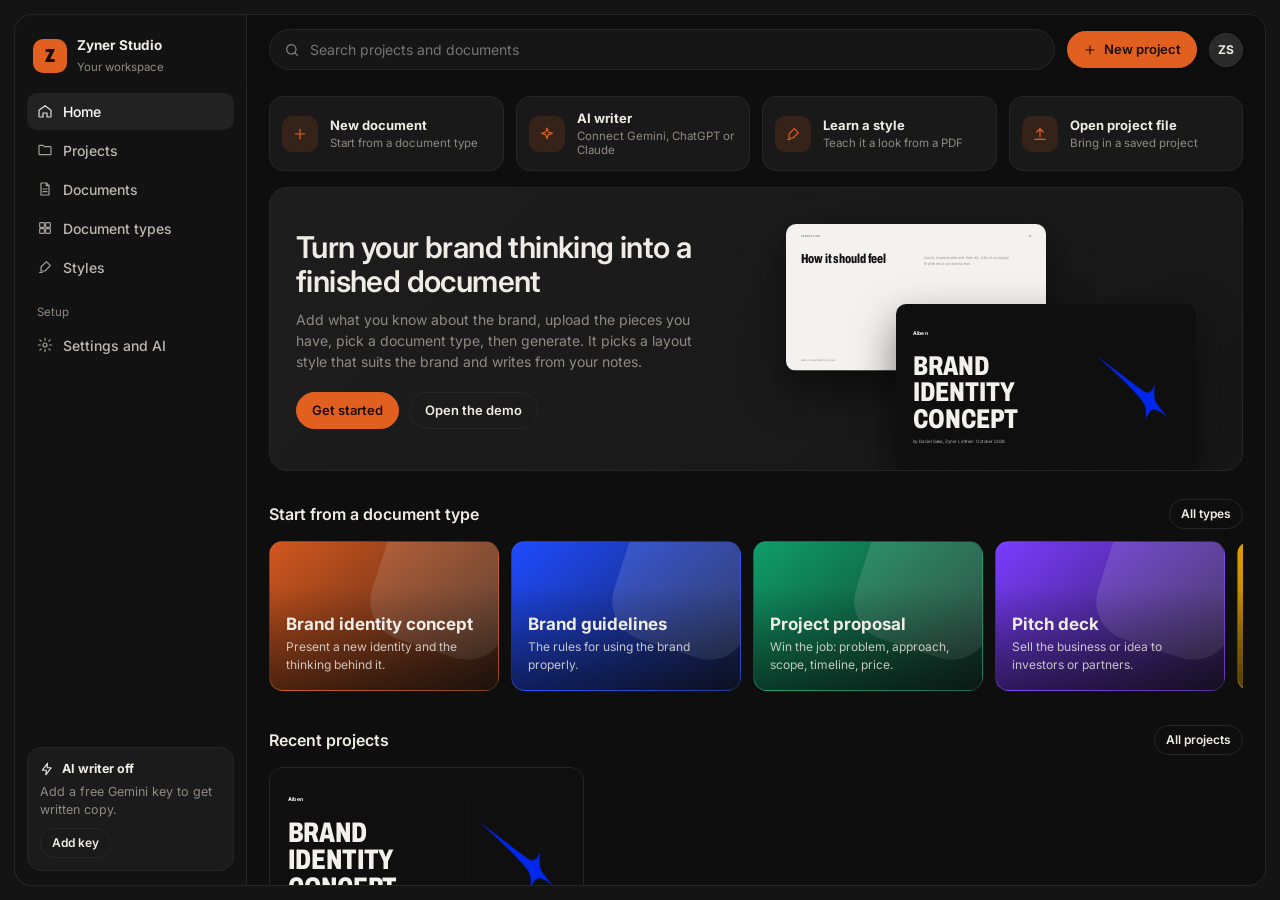
==== commit 9b916ab0: "Zyner Studio v2: home, projects, documents, document types, styles, flexible pieces workspace" ====
--- a/index.html
+++ b/index.html
@@ -2,412 +2,18 @@
 <html lang="en">
 <head>
 <meta charset="utf-8">
-<meta name="viewport" content="width=device-width, initial-scale=1">
-<title>Zyner Studio · Brand document builder</title>
-<link rel="preconnect" href="https://fonts.googleapis.com">
-<link rel="preconnect" href="https://fonts.gstatic.com" crossorigin>
-<link href="https://fonts.googleapis.com/css2?family=Archivo:wdth,wght@62..125,400..900&family=Inter:wght@400;500;600;700&display=swap" rel="stylesheet">
-<style>
-:root{--ink:#0d0d0d;--ink2:#161616;--ink3:#202020;--line:#2b2b2b;--txt:#ece8e2;--mute:#9a948c;--or:#d2571f;--or2:#e8763c}
-*{box-sizing:border-box}
-html,body{margin:0;background:var(--ink);color:var(--txt);font:14px/1.5 Inter,system-ui,sans-serif}
-body:before{content:"";position:fixed;inset:0;pointer-events:none;opacity:.06;z-index:0;
- background-image:url("data:image/svg+xml;utf8,<svg xmlns='http://www.w3.org/2000/svg' width='160' height='160'><filter id='n'><feTurbulence type='fractalNoise' baseFrequency='.9' numOctaves='2' stitchTiles='stitch'/></filter><rect width='100%' height='100%' filter='url(%23n)'/></svg>")}
-button,input,textarea,select{font:inherit;color:inherit}
-.app{position:relative;z-index:1;display:grid;grid-template-columns:440px 1fr;grid-template-rows:auto 1fr;height:100vh}
-header{grid-column:1/-1;display:flex;align-items:center;gap:12px;padding:12px 18px;border-bottom:1px solid var(--line);background:rgba(13,13,13,.92)}
-.logo{font-family:Archivo;font-stretch:70%;font-weight:800;font-size:22px;letter-spacing:.02em;text-transform:uppercase}
-.logo span{color:var(--or)}
-.sp{flex:1}
-.btn{border:1px solid var(--line);background:var(--ink2);border-radius:999px;padding:9px 16px;cursor:pointer;font-weight:600;white-space:nowrap}
-.btn:hover{border-color:#444}
-.btn.pri{background:var(--or);border-color:var(--or);color:#160a04}
-.btn.pri:hover{background:var(--or2)}
-.btn.sm{padding:5px 11px;font-size:12px}
-.btn:disabled{opacity:.5;cursor:wait}
-aside{border-right:1px solid var(--line);overflow:auto;display:flex;flex-direction:column;min-height:0}
-.tabs{flex:none;display:flex;gap:4px;padding:10px 12px;border-bottom:1px solid var(--line);overflow-x:auto;position:sticky;top:0;background:var(--ink);z-index:2}
-.tab{padding:7px 12px;border-radius:999px;cursor:pointer;color:var(--mute);font-weight:600;font-size:13px;white-space:nowrap;border:0;background:none}
-.tab.on{background:var(--ink3);color:var(--txt)}
-.panel{flex:none;display:none;padding:16px 18px 40px}
-.panel.on{display:block}
-h3{font-family:Archivo;font-stretch:75%;font-weight:800;text-transform:uppercase;letter-spacing:.03em;font-size:17px;margin:4px 0 4px}
-.hint{color:var(--mute);font-size:12.5px;margin:0 0 14px}
-label{display:block;font-size:12px;color:var(--mute);margin:12px 0 5px;font-weight:600}
-input[type=text],input[type=password],textarea,select{width:100%;background:var(--ink2);border:1px solid var(--line);border-radius:10px;padding:10px 12px;outline:none}
-input:focus,textarea:focus,select:focus{border-color:var(--or)}
-textarea{min-height:90px;resize:vertical}
-textarea.big{min-height:240px}
-.row{display:flex;gap:10px}.row>*{flex:1}
-.card{border:1px solid var(--line);border-radius:14px;padding:12px;margin:12px 0;background:var(--ink2)}
-.slot{display:flex;align-items:center;gap:12px;padding:10px;border:1px dashed #3a3a3a;border-radius:12px;margin:8px 0}
-.thumb{width:84px;height:56px;border-radius:8px;background:#e9e6e0 center/contain no-repeat;flex:none}
-.thumb.dk{background-color:#1c1c1c}
-.slot .t{flex:1;min-width:0}.slot .t b{display:block;font-size:13px}.slot .t small{color:var(--mute)}
-.filebtn{position:relative;overflow:hidden}.filebtn input{position:absolute;inset:0;opacity:0;cursor:pointer}
-.sw{width:34px;height:34px;border-radius:8px;border:1px solid #333;flex:none;padding:0}
-input[type=color]{background:none;border:0;cursor:pointer}
-.chk{display:flex;align-items:center;gap:8px;margin:7px 0;font-size:13px}
-.chk input{accent-color:var(--or)}
-.copyblock{border-top:1px solid var(--line);padding-top:10px;margin-top:14px}
-.copyblock .hd{display:flex;align-items:center;justify-content:space-between}
-.copyblock .hd b{font-size:13px}
-.files{margin:8px 0;padding:0;list-style:none}.files li{display:flex;justify-content:space-between;align-items:center;font-size:12.5px;padding:6px 10px;background:var(--ink3);border-radius:8px;margin:4px 0}
-.x{cursor:pointer;color:var(--mute);border:0;background:none;font-size:16px}
-main{overflow:auto;padding:24px;min-height:0}
-#doc{max-width:1100px;margin:0 auto}
-.pgwrap{position:relative;width:100%;aspect-ratio:16/9;margin:0 0 22px;border-radius:6px;overflow:hidden;box-shadow:0 10px 40px rgba(0,0,0,.5)}
-.pgwrap .pg{position:absolute;left:0;top:0;transform:scale(var(--s,0.5));transform-origin:0 0}
-.pgnum{color:var(--mute);font-size:11px;margin:-16px 0 10px}
-#status{position:fixed;left:50%;bottom:22px;transform:translateX(-50%);background:#1d1d1d;border:1px solid #333;padding:10px 16px;border-radius:999px;z-index:20;display:none;max-width:90vw;text-align:center}
-#status.err{border-color:#b33;color:#ffb4a8}
-.mobswitch{display:none}
-/* ---------- document pages ---------- */
-.pg{width:1280px;height:720px;overflow:hidden;position:relative;font-family:Inter,sans-serif;color:var(--p-ink);background:var(--p-paper)}
-.pg.dark{background:var(--p-dark);color:#f3f1ec}
-.pg.acc{background:var(--p-acc);color:#fff}
-.pg .lab{position:absolute;left:72px;top:52px;font-size:13px;font-weight:600;letter-spacing:.14em;text-transform:uppercase;opacity:.6}
-.pg .no{position:absolute;right:72px;top:52px;font-size:13px;font-weight:600;opacity:.6}
-.pg .foot{position:absolute;left:72px;right:72px;bottom:44px;display:flex;justify-content:space-between;font-size:12px;opacity:.5}
-.pg h1,.pg h2{font-family:Archivo;font-stretch:72%;font-weight:800;line-height:.92;margin:0;letter-spacing:-.005em}
-.pg h1{font-size:118px;text-transform:uppercase}
-.pg h2{font-size:64px}
-.pg .body{font-size:19px;line-height:1.55;max-width:470px;margin-top:26px;opacity:.86}
-.pg .body p{margin:0 0 14px}
-.pg .acct{color:var(--p-acc)}
-.pg img{display:block;max-width:100%;max-height:100%;object-fit:contain}
-.pg .wht{filter:brightness(0) invert(1)}
-.cover .mark{position:absolute;right:-90px;top:60px;width:640px;height:640px;opacity:.95}
-.cover .mark img{width:100%;height:100%}
-.cover .lk{position:absolute;left:72px;top:110px;height:64px;max-width:380px}
-.cover .tt{position:absolute;left:72px;bottom:150px}
-.cover .tt .sub{font-size:20px;margin-top:22px;opacity:.75}
-.div .big{position:absolute;left:72px;bottom:120px}
-.div .n{font-family:Archivo;font-stretch:70%;font-weight:800;font-size:300px;line-height:.8;position:absolute;right:60px;bottom:60px;opacity:.18}
-.split{position:absolute;inset:0;display:grid;grid-template-columns:1fr 1fr}
-.split .l{padding:150px 40px 0 72px}
-.split .r{display:flex;align-items:center;justify-content:center;padding:70px}
-.split .r.tile{background:var(--tile,#e9e6e0)}
-.split .r img{max-height:300px}
-.pp .r img.wm{max-height:250px}
-.pp .icon{width:120px;height:120px;border-radius:28px;overflow:hidden;margin-top:30px;box-shadow:0 8px 24px rgba(0,0,0,.18)}
-.pp .icon img{width:100%;height:100%;object-fit:cover}
-.chips{display:flex;gap:10px;margin-top:22px}
-.chip{display:flex;align-items:center;gap:8px;font-size:13px;font-weight:600}
-.chip i{width:26px;height:26px;border-radius:7px;border:1px solid rgba(0,0,0,.12)}
-.grid{position:absolute;left:72px;right:72px;top:330px;bottom:100px;display:grid;gap:18px}
-.grid .cell{border-radius:16px;display:flex;align-items:center;justify-content:center;padding:22px;overflow:hidden}
-.grid .cell img{max-height:100%}
-.top{position:absolute;left:72px;top:120px;right:72px;display:flex;gap:60px;align-items:flex-end}
-.top .body{margin-top:0;max-width:520px}
-.icongrid .cell{flex-direction:column;gap:12px;background:none;padding:0}
-.icongrid .ic{width:150px;height:150px;border-radius:34px;overflow:hidden;box-shadow:0 10px 30px rgba(0,0,0,.25)}
-.icongrid .ic img{width:100%;height:100%;object-fit:cover}
-.icongrid small{font-size:14px;font-weight:600;opacity:.7}
-.swatches{position:absolute;left:72px;right:72px;top:340px;bottom:100px;display:flex;gap:14px}
-.swatch{flex:1;border-radius:14px;display:flex;flex-direction:column;justify-content:flex-end;padding:16px;font-size:13px;font-weight:600;border:1px solid rgba(0,0,0,.08)}
-.swatch span{opacity:.75;font-weight:500}
-.closing .tt{position:absolute;left:72px;top:150px;max-width:760px}
-.closing .mk{position:absolute;right:80px;bottom:90px;width:150px;height:150px}
-.closing .mk img{width:100%;height:100%}
-#printroot{display:none}
-@media print{
- @page{size:1280px 720px;margin:0}
- html,body{background:#fff}
- body:before{display:none}
- .app,#status{display:none!important}
- #printroot{display:block}
- #printroot .pg{break-after:page;page-break-after:always}
- *{-webkit-print-color-adjust:exact;print-color-adjust:exact}
-}
-@media (max-width:860px){
- .app{grid-template-columns:1fr;height:auto;min-height:100vh}
- header{position:sticky;top:0;z-index:5;flex-wrap:wrap}
- header .hidem{display:none}
- aside{border-right:0}
- .mobswitch{display:flex;gap:6px;padding:10px 12px;border-bottom:1px solid var(--line)}
- .mobswitch .tab{flex:1;text-align:center}
- body.vprev aside{display:none}
- body:not(.vprev) main{display:none}
- main{padding:14px}
-}
-</style>
+<meta name="viewport" content="width=device-width, initial-scale=1, viewport-fit=cover">
+<title>Zyner Studio</title>
+<link rel="preconnect" href="https://fonts.googleapis.com"><link rel="preconnect" href="https://fonts.gstatic.com" crossorigin>
+<link href="https://fonts.googleapis.com/css2?family=Archivo:wdth,wght@62..125,400..900&family=Inter:wght@400;500;600;700;800&family=Fraunces:ital,opsz,wght@0,9..144,300..800;1,9..144,300..800&family=Space+Grotesk:wght@400..700&display=swap" rel="stylesheet">
+<link rel="stylesheet" href="app.css">
 </head>
 <body>
-<div class="app">
- <header>
-  <div class="logo">Zyner<span>.</span>Studio</div>
-  <div class="sp"></div>
-  <button class="btn sm hidem" id="bDemo">Load Aiben demo</button>
-  <button class="btn sm" id="bAI">Write with AI</button>
-  <button class="btn pri sm" id="bPDF">Download PDF</button>
- </header>
- <div class="mobswitch" style="grid-column:1/-1"><button class="tab on" data-v="edit">Edit</button><button class="tab" data-v="prev">Preview</button></div>
- <aside>
-  <div class="tabs">
-   <button class="tab on" data-p="brand">Brand</button>
-   <button class="tab" data-p="story">Knowledge</button>
-   <button class="tab" data-p="assets">Logos</button>
-   <button class="tab" data-p="products">Products</button>
-   <button class="tab" data-p="colours">Colours</button>
-   <button class="tab" data-p="copy">Write-up</button>
-   <button class="tab" data-p="ai">AI</button>
-   <button class="tab" data-p="file">Project</button>
-  </div>
-
-  <section class="panel on" id="p-brand">
-   <h3>The brand</h3>
-   <p class="hint">The basics that go on the cover and footer.</p>
-   <label>Brand name</label><input type="text" data-k="meta.brand">
-   <label>Document title</label><input type="text" data-k="meta.title">
-   <label>One-line summary (what the brand does)</label><textarea data-k="meta.oneliner" style="min-height:70px"></textarea>
-   <div class="row"><div><label>Prepared by</label><input type="text" data-k="meta.author"></div><div><label>Agency</label><input type="text" data-k="meta.agency"></div></div>
-   <label>Date</label><input type="text" data-k="meta.date">
-   <h3 style="margin-top:22px">Pages</h3>
-   <div id="secList"></div>
-  </section>
-
-  <section class="panel" id="p-story">
-   <h3>Knowledge</h3>
-   <p class="hint">Dump everything here: the brief, your thinking, the why behind each decision, client notes. The AI writes only from what's here.</p>
-   <label>Brand notes and explanations</label><textarea class="big" data-k="knowledge"></textarea>
-   <label>Voice: how the write-up should sound</label><textarea data-k="voice"></textarea>
-   <label>Reference files (.txt, .md, .pdf)</label>
-   <button class="btn sm filebtn">Add files<input type="file" id="kFiles" multiple accept=".txt,.md,.pdf,text/plain,text/markdown,application/pdf"></button>
-   <ul class="files" id="kList"></ul>
-   <p class="hint">PDFs are read by Gemini only. Text files work with every AI.</p>
-  </section>
-
-  <section class="panel" id="p-assets">
-   <h3>Parent brand</h3>
-   <p class="hint">Upload PNG or SVG with transparent backgrounds. If you skip the light versions, the dark ones get turned white automatically.</p>
-   <div id="assetSlots"></div>
-  </section>
-
-  <section class="panel" id="p-products">
-   <h3>Products</h3>
-   <p class="hint">Each product gets its own page. The app icon only shows on the icon page and its product page.</p>
-   <div id="prodList"></div>
-   <button class="btn sm" id="addProd">+ Add product</button>
-  </section>
-
-  <section class="panel" id="p-colours">
-   <h3>Theme</h3>
-   <div class="row">
-    <div><label>Accent</label><div class="row" style="align-items:center"><input type="color" class="sw" data-c="theme.acc"><input type="text" data-k="theme.acc"></div></div>
-    <div><label>Dark pages</label><div class="row" style="align-items:center"><input type="color" class="sw" data-c="theme.dark"><input type="text" data-k="theme.dark"></div></div>
-   </div>
-   <div class="row">
-    <div><label>Light pages</label><div class="row" style="align-items:center"><input type="color" class="sw" data-c="theme.paper"><input type="text" data-k="theme.paper"></div></div>
-    <div><label>Text</label><div class="row" style="align-items:center"><input type="color" class="sw" data-c="theme.ink"><input type="text" data-k="theme.ink"></div></div>
-   </div>
-   <h3 style="margin-top:22px">Brand colours</h3>
-   <p class="hint">Product colours are added on the colour page automatically.</p>
-   <div id="colList"></div>
-   <button class="btn sm" id="addCol">+ Add colour</button>
-  </section>
-
-  <section class="panel" id="p-copy">
-   <h3>Write-up</h3>
-   <p class="hint">Tap Write with AI to draft everything from your knowledge notes, then edit here. Rewrite redoes one section.</p>
-   <div id="copyList"></div>
-  </section>
-
-  <section class="panel" id="p-ai">
-   <h3>AI writer</h3>
-   <p class="hint">Keys stay on this device. They are never saved into project files.</p>
-   <label>Provider</label>
-   <select id="aiProv"><option value="gemini">Google Gemini (free plan available)</option><option value="openai">OpenAI (ChatGPT)</option><option value="anthropic">Anthropic (Claude)</option></select>
-   <label>API key</label><input type="password" id="aiKey" placeholder="Paste your key">
-   <label>Model</label>
-   <div class="row"><input type="text" id="aiModel"><button class="btn sm" id="aiList" style="flex:none">Find models</button></div>
-   <select id="aiModels" style="display:none;margin-top:8px"></select>
-   <p class="hint" style="margin-top:14px">Free Gemini key: sign in at aistudio.google.com, then Get API key. On the free plan Google may use what you send to improve its models.</p>
-   <button class="btn sm" id="aiTest">Test connection</button>
-  </section>
-
-  <section class="panel" id="p-file">
-   <h3>Project</h3>
-   <p class="hint">Your work saves on this device automatically. Export a project file to back it up or open it on another device.</p>
-   <div class="row" style="flex-wrap:wrap">
-    <button class="btn sm" id="bExport">Export project file</button>
-    <button class="btn sm filebtn">Open project file<input type="file" id="bImport" accept=".json,application/json"></button>
-   </div>
-   <div class="row" style="margin-top:12px;flex-wrap:wrap">
-    <button class="btn sm" id="bDemo2">Load Aiben demo</button>
-    <button class="btn sm" id="bNew">Start blank</button>
-   </div>
-  </section>
- </aside>
- <main><div id="doc"></div></main>
-</div>
+<div id="root"></div>
 <div id="printroot"></div>
-<div id="status"></div>
-<script>
-const SECTIONS=[
- ['cover','Cover'],['idea','The idea'],['parentDiv','Parent brand divider'],['wordmark','Wordmark'],['mark','Brand mark'],['together','Together or apart'],
- ['prodDiv','Products divider'],['products','Product family'],['productPages','A page per product'],['icons','App icons'],['colour','Colour'],['closing','Closing note']];
-const COPYKEYS=[['idea','The idea'],['wordmark','Wordmark'],['mark','Brand mark'],['together','Together or apart'],['products','Product family'],['icons','App icons'],['colour','Colour'],['closing','Closing note']];
-const ASSETS=[['wordmark','Wordmark (dark ink)',0],['wordmarkL','Wordmark (light, for dark pages)',1],['mark','Brand mark',0],['markL','Brand mark (light)',1],['lockup','Lockup: mark + wordmark',0],['lockupL','Lockup (light)',1]];
-function blank(){return{v:1,meta:{brand:'',title:'Brand Identity Concept',oneliner:'',author:'Daniel Saka',agency:'Zyner Limited',date:new Date().toLocaleDateString('en-GB',{month:'long',year:'numeric'})},
- knowledge:'',voice:'Plain, direct and specific, like a sharp consultant talking to a smart client. No buzzwords, no hype.',files:[],
- theme:{acc:'#d2571f',dark:'#0e0e0e',paper:'#f4f2ee',ink:'#111111'},parent:{},products:[],colours:[],
- sections:Object.fromEntries(SECTIONS.map(s=>[s[0],true])),copy:{},pcopy:{}}}
-let P=blank();
-const $=s=>document.querySelector(s),$$=s=>[...document.querySelectorAll(s)];
-const esc=s=>String(s??'').replace(/[&<>"]/g,c=>({'&':'&amp;','<':'&lt;','>':'&gt;','"':'&quot;'}[c]));
-const paras=s=>esc(s).split(/\n\s*\n/).filter(x=>x.trim()).map(x=>'<p>'+x.replace(/\n/g,'<br>')+'</p>').join('');
-const get=(o,k)=>k.split('.').reduce((a,b)=>a?.[b],o);
-const set=(o,k,v)=>{const ks=k.split('.');let t=o;ks.slice(0,-1).forEach(x=>t=t[x]??(t[x]={}));t[ks.at(-1)]=v};
-function status(m,err,ms=3200){const s=$('#status');s.textContent=m;s.className=err?'err':'';s.style.display='block';clearTimeout(status.t);if(ms)status.t=setTimeout(()=>s.style.display='none',ms)}
-/* storage */
-const DB={db:null,open(){return new Promise((r,j)=>{const q=indexedDB.open('zyner-studio',1);q.onupgradeneeded=()=>q.result.createObjectStore('kv');q.onsuccess=()=>{this.db=q.result;r()};q.onerror=j})},
- get(k){return new Promise(r=>{const q=this.db.transaction('kv').objectStore('kv').get(k);q.onsuccess=()=>r(q.result);q.onerror=()=>r(null)})},
- put(k,v){return new Promise(r=>{const t=this.db.transaction('kv','readwrite');t.objectStore('kv').put(v,k);t.oncomplete=r;t.onerror=r})}};
-let saveT;function save(){clearTimeout(saveT);saveT=setTimeout(()=>DB.put('project',P),400)}
-function changed(){save();render()}
-/* image helpers */
-function readFile(f,as){return new Promise(r=>{const fr=new FileReader();fr.onload=()=>r(fr.result);as==='text'?fr.readAsText(f):fr.readAsDataURL(f)})}
-async function shrink(dataUrl,max=1600){if(dataUrl.startsWith('data:image/svg'))return dataUrl;return new Promise(r=>{const im=new Image();im.onload=()=>{const s=Math.min(1,max/Math.max(im.width,im.height));if(s===1)return r(dataUrl);const c=document.createElement('canvas');c.width=im.width*s;c.height=im.height*s;c.getContext('2d').drawImage(im,0,0,c.width,c.height);r(c.toDataURL('image/png'))};im.onerror=()=>r(dataUrl);im.src=dataUrl})}
-async function pickImage(cb){const i=document.createElement('input');i.type='file';i.accept='image/png,image/svg+xml,image/jpeg,image/webp';i.onchange=async()=>{if(i.files[0])cb(await shrink(await readFile(i.files[0])))};i.click()}
-/* document */
-function lightOf(k){const v=P.parent[k+'L'];return v?`<img src="${v}">`:(P.parent[k]?`<img class="wht" src="${P.parent[k]}">`:'')}
-function darkOf(k){return P.parent[k]?`<img src="${P.parent[k]}">`:''}
-function C(k){return P.copy[k]||{h:'',b:''}}
-function ph(t){return t||'<span style="opacity:.35">Write with AI or type it in the Write-up tab</span>'}
-function H(k){return C(k).h?esc(C(k).h):ph('')}
-function B(k){return C(k).b?paras(C(k).b):'<p style="opacity:.35">Add notes in Knowledge, then tap Write with AI.</p>'}
-function lum(hex){const h=(hex||'#000').replace('#','');const n=parseInt(h.length===3?h.split('').map(x=>x+x).join(''):h,16);const r=(n>>16)&255,g=(n>>8)&255,b=n&255;return(0.299*r+0.587*g+0.114*b)/255}
-function buildPages(){
- const m=P.meta,s=P.sections,pages=[];let n=0;const brand=esc(m.brand||'Brand');
- const frame=(cls,label,inner)=>{n++;return `<div class="pg ${cls}">${label?`<div class="lab">${esc(label)}</div>`:''}${cls.includes('cover')?'':`<div class="no">${String(n).padStart(2,'0')}</div>`}${inner}${cls.includes('cover')?'':`<div class="foot"><span>${brand} · ${esc(m.title)}</span><span>${esc(m.agency||m.author)}</span></div>`}</div>`};
- if(s.cover)pages.push(frame('dark cover','',`<div class="mark">${lightOf('mark')?'':''}${P.parent.mark?`<img src="${P.parent.mark}">`:''}</div><div class="lk">${lightOf('wordmark')||lightOf('lockup')}</div><div class="tt"><h1>${esc(m.title).replace(/ (\S+)$/,'<br>$1')}</h1><div class="sub">${brand} · Prepared by ${esc(m.author)}${m.agency?', '+esc(m.agency):''} · ${esc(m.date)}</div></div>`));
- if(s.idea)pages.push(frame('','The idea',`<div style="position:absolute;left:72px;top:150px;right:72px;display:grid;grid-template-columns:1.1fr 1fr;gap:70px"><h2 style="font-size:84px">${H('idea')}</h2><div class="body" style="margin-top:6px">${B('idea')}</div></div>`));
- if(s.parentDiv)pages.push(frame('acc div','Section 01',`<div class="big"><h1>Parent<br>brand</h1></div><div class="n">01</div>`));
- if(s.wordmark)pages.push(frame('','Parent brand · Wordmark',`<div class="split"><div class="l"><h2>${H('wordmark')}</h2><div class="body">${B('wordmark')}</div></div><div class="r tile" style="--tile:#e8e5df">${darkOf('wordmark')}</div></div>`));
- if(s.mark)pages.push(frame('dark','Parent brand · Brand mark',`<div class="split"><div class="l"><h2>${H('mark')}</h2><div class="body">${B('mark')}</div></div><div class="r">${P.parent.mark?`<img src="${P.parent.mark}" style="max-height:380px">`:''}</div></div>`));
- if(s.together)pages.push(frame('','Parent brand · Together or apart',`<div class="top"><h2 style="flex:1">${H('together')}</h2><div class="body">${B('together')}</div></div><div class="grid" style="grid-template-columns:1.6fr 1fr 1fr;top:400px"><div class="cell" style="background:#e8e5df">${darkOf('lockup')||darkOf('wordmark')}</div><div class="cell" style="background:var(--p-acc)">${lightOf('mark')}</div><div class="cell" style="background:var(--p-dark)">${lightOf('wordmark')}</div></div>`));
- const prods=P.products.filter(p=>p.name);
- if(prods.length){
-  if(s.prodDiv)pages.push(frame('acc div','Section 02',`<div class="big"><h1>The<br>products</h1></div><div class="n">02</div>`));
-  if(s.products)pages.push(frame('dark','Products · The family',`<div class="top"><h2 style="flex:1">${H('products')}</h2><div class="body">${B('products')}</div></div><div class="grid" style="grid-template-columns:repeat(${Math.min(prods.length,4)},1fr);top:400px">${prods.slice(0,8).map(p=>`<div class="cell" style="background:${esc(p.base||'#1c1c1c')}">${p.wordmark?`<img src="${p.wordmark}">`:`<b style="font-size:26px">${esc(p.name)}</b>`}</div>`).join('')}</div>`));
-  if(s.productPages)prods.forEach(p=>{const c=P.pcopy[p.name]||{};pages.push(frame('','Products · '+p.name,`<div class="split pp"><div class="l" style="padding-top:140px"><h2>${c.h?esc(c.h):ph('')}</h2><div class="body">${c.b?paras(c.b):''}</div><div style="display:flex;gap:26px;align-items:flex-end">${p.icon?`<div class="icon"><img src="${p.icon}"></div>`:''}<div class="chips">${[p.accent,p.base].filter(Boolean).map(h=>`<div class="chip"><i style="background:${esc(h)}"></i>${esc(h.toUpperCase())}</div>`).join('')}</div></div></div><div class="r tile" style="--tile:${esc(p.base||'#1c1c1c')}">${p.wordmark?`<img class="wm" src="${p.wordmark}">`:`<h2 style="color:${esc(p.accent||'#fff')}">${esc(p.name)}</h2>`}</div></div>`))});
-  if(s.icons&&prods.some(p=>p.icon))pages.push(frame('','Products · App icons',`<div class="top"><h2 style="flex:1">${H('icons')}</h2><div class="body">${B('icons')}</div></div><div class="grid icongrid" style="grid-template-columns:repeat(${Math.min(prods.filter(p=>p.icon).length,5)},1fr);top:390px">${prods.filter(p=>p.icon).map(p=>`<div class="cell"><div class="ic"><img src="${p.icon}"></div><small>${esc(p.name)}</small></div>`).join('')}</div>`));
- }
- if(s.colour){const cols=[...P.colours.filter(c=>c.hex),...prods.flatMap(p=>[p.accent&&{name:p.name+' accent',hex:p.accent},p.base&&{name:p.name+' base',hex:p.base}].filter(Boolean))].slice(0,10);
-  pages.push(frame('','Colour',`<div class="top"><h2 style="flex:1">${H('colour')}</h2><div class="body">${B('colour')}</div></div><div class="swatches">${cols.map(c=>`<div class="swatch" style="background:${esc(c.hex)};color:${lum(c.hex)>.6?'#111':'#fff'}">${esc(c.name)}<span>${esc(c.hex.toUpperCase())}</span></div>`).join('')}</div>`))}
- if(s.closing)pages.push(frame('dark closing','',`<div class="tt"><h2 style="font-size:84px">${H('closing')}</h2><div class="body" style="max-width:620px">${B('closing')}</div></div><div class="mk">${lightOf('mark')}</div>`));
- return pages;
-}
-function themeVars(){const t=P.theme;return `--p-acc:${t.acc};--p-dark:${t.dark};--p-paper:${t.paper};--p-ink:${t.ink}`}
-let rT;function render(){clearTimeout(rT);rT=setTimeout(()=>{const pages=buildPages();const d=$('#doc');d.setAttribute('style',themeVars());d.innerHTML=pages.map((p,i)=>`<div class="pgwrap">${p}</div>`).join('')||'<p class="hint">Nothing to show yet.</p>';scale()},60)}
-function scale(){const w=$('#doc').clientWidth;$('#doc').style.setProperty('--s',w/1280)}
-addEventListener('resize',scale);
-/* forms */
-function bindFields(){$$('[data-k]').forEach(el=>{el.value=get(P,el.dataset.k)??'';el.oninput=()=>{set(P,el.dataset.k,el.value);const c=$(`[data-c="${el.dataset.k}"]`);if(c&&/^#[0-9a-f]{6}$/i.test(el.value))c.value=el.value;changed()}});
- $$('[data-c]').forEach(el=>{el.value=/^#[0-9a-f]{6}$/i.test(get(P,el.dataset.c)||'')?get(P,el.dataset.c):'#000000';el.oninput=()=>{set(P,el.dataset.c,el.value);$(`[data-k="${el.dataset.c}"]`).value=el.value;changed()}})}
-function drawSections(){$('#secList').innerHTML=SECTIONS.map(([k,l])=>`<label class="chk"><input type="checkbox" data-sec="${k}" ${P.sections[k]!==false?'checked':''}> ${l}</label>`).join('');$$('[data-sec]').forEach(c=>c.onchange=()=>{P.sections[c.dataset.sec]=c.checked;changed()})}
-function drawAssets(){$('#assetSlots').innerHTML=ASSETS.map(([k,l,dk])=>`<div class="slot"><div class="thumb ${dk?'dk':''}" style="background-image:${P.parent[k]?`url(${P.parent[k]})`:'none'}"></div><div class="t"><b>${l}</b><small>${P.parent[k]?'Uploaded':'Empty'}</small></div><button class="btn sm" data-up="${k}">${P.parent[k]?'Replace':'Upload'}</button>${P.parent[k]?`<button class="x" data-rm="${k}">×</button>`:''}</div>`).join('');
- $$('[data-up]').forEach(b=>b.onclick=()=>pickImage(u=>{P.parent[b.dataset.up]=u;drawAssets();changed()}));$$('[data-rm]').forEach(b=>b.onclick=()=>{delete P.parent[b.dataset.rm];drawAssets();changed()})}
-function drawProducts(){$('#prodList').innerHTML=P.products.map((p,i)=>`<div class="card"><div class="row" style="align-items:center"><input type="text" data-pi="${i}" data-pf="name" value="${esc(p.name)}" placeholder="Product name"><button class="x" data-pdel="${i}" style="flex:none">×</button></div>
- <div class="slot"><div class="thumb dk" style="background-image:${p.wordmark?`url(${p.wordmark})`:'none'};background-color:${esc(p.base||'#1c1c1c')}"></div><div class="t"><b>Product wordmark</b><small>${p.wordmark?'Uploaded':'Empty'}</small></div><button class="btn sm" data-pimg="${i}" data-f="wordmark">Upload</button></div>
- <div class="slot"><div class="thumb dk" style="background-image:${p.icon?`url(${p.icon})`:'none'}"></div><div class="t"><b>App icon</b><small>${p.icon?'Uploaded':'Empty'}</small></div><button class="btn sm" data-pimg="${i}" data-f="icon">Upload</button></div>
- <div class="row"><div><label>Accent</label><div class="row" style="align-items:center"><input type="color" class="sw" data-pi="${i}" data-pf="accent" value="${/^#[0-9a-f]{6}$/i.test(p.accent||'')?p.accent:'#ffffff'}"><input type="text" data-pi="${i}" data-pf="accent" value="${esc(p.accent||'')}"></div></div><div><label>Base</label><div class="row" style="align-items:center"><input type="color" class="sw" data-pi="${i}" data-pf="base" value="${/^#[0-9a-f]{6}$/i.test(p.base||'')?p.base:'#000000'}"><input type="text" data-pi="${i}" data-pf="base" value="${esc(p.base||'')}"></div></div></div>
- <label>What it does (helps the AI)</label><textarea data-pi="${i}" data-pf="note" style="min-height:60px">${esc(p.note||'')}</textarea></div>`).join('');
- $$('[data-pf]').forEach(el=>el.oninput=()=>{const p=P.products[el.dataset.pi],f=el.dataset.pf,old=p.name;p[f]=el.value;if(f==='name'&&P.pcopy[old]){P.pcopy[el.value]=P.pcopy[old];delete P.pcopy[old]}
-  if(el.type==='color')el.nextElementSibling.value=el.value;else if(el.previousElementSibling?.type==='color'&&/^#[0-9a-f]{6}$/i.test(el.value))el.previousElementSibling.value=el.value;changed();if(f==='name')drawCopy()});
- $$('[data-pimg]').forEach(b=>b.onclick=()=>pickImage(u=>{P.products[b.dataset.pimg][b.dataset.f]=u;drawProducts();changed()}));
- $$('[data-pdel]').forEach(b=>b.onclick=()=>{if(confirm('Remove this product?')){P.products.splice(b.dataset.pdel,1);drawProducts();drawCopy();changed()}})}
-function drawColours(){$('#colList').innerHTML=P.colours.map((c,i)=>`<div class="row" style="align-items:center;margin:6px 0"><input type="color" class="sw" data-ci="${i}" data-cf="hex" value="${/^#[0-9a-f]{6}$/i.test(c.hex||'')?c.hex:'#000000'}" style="flex:none"><input type="text" data-ci="${i}" data-cf="name" value="${esc(c.name)}" placeholder="Name"><input type="text" data-ci="${i}" data-cf="hex" value="${esc(c.hex)}" placeholder="#000000"><button class="x" data-cdel="${i}" style="flex:none">×</button></div>`).join('');
- $$('[data-cf]').forEach(el=>el.oninput=()=>{P.colours[el.dataset.ci][el.dataset.cf]=el.value;if(el.type==='color')el.parentElement.querySelectorAll('[data-cf=hex]')[1].value=el.value;changed()});
- $$('[data-cdel]').forEach(b=>b.onclick=()=>{P.colours.splice(b.dataset.cdel,1);drawColours();changed()})}
-function drawCopy(){const items=[...COPYKEYS.map(([k,l])=>({k,l,o:P.copy,id:k})),...P.products.filter(p=>p.name).map(p=>({k:p.name,l:'Product · '+p.name,o:P.pcopy,id:'p:'+p.name}))];
- $('#copyList').innerHTML=items.map(it=>{const c=it.o[it.k]||{};return `<div class="copyblock"><div class="hd"><b>${esc(it.l)}</b><button class="btn sm" data-rw="${esc(it.id)}">Rewrite</button></div><label>Headline</label><input type="text" data-cid="${esc(it.id)}" data-cp="h" value="${esc(c.h||'')}"><label>Body</label><textarea data-cid="${esc(it.id)}" data-cp="b">${esc(c.b||'')}</textarea></div>`}).join('');
- $$('[data-cp]').forEach(el=>el.oninput=()=>{const id=el.dataset.cid,[o,k]=id.startsWith('p:')?[P.pcopy,id.slice(2)]:[P.copy,id];o[k]=o[k]||{};o[k][el.dataset.cp]=el.value;changed()});
- $$('[data-rw]').forEach(b=>b.onclick=()=>rewrite(b.dataset.rw,b))}
-function drawFiles(){$('#kList').innerHTML=P.files.map((f,i)=>`<li>${esc(f.name)}<button class="x" data-fdel="${i}">×</button></li>`).join('');$$('[data-fdel]').forEach(b=>b.onclick=()=>{P.files.splice(b.dataset.fdel,1);drawFiles();save()})}
-function drawAll(){bindFields();drawSections();drawAssets();drawProducts();drawColours();drawCopy();drawFiles();render()}
-$('#kFiles').onchange=async e=>{for(const f of e.target.files){const pdf=/pdf$/i.test(f.type)||/\.pdf$/i.test(f.name);P.files.push({name:f.name,kind:pdf?'pdf':'text',data:await readFile(f,pdf?'url':'text')})}e.target.value='';drawFiles();save()};
-$('#addProd').onclick=()=>{P.products.push({name:'',accent:'',base:'',note:''});drawProducts();save()};
-$('#addCol').onclick=()=>{P.colours.push({name:'',hex:''});drawColours();save()};
-$$('.tabs .tab').forEach(t=>t.onclick=()=>{$$('.tabs .tab').forEach(x=>x.classList.toggle('on',x===t));$$('.panel').forEach(p=>p.classList.toggle('on',p.id==='p-'+t.dataset.p))});
-$$('.mobswitch .tab').forEach(t=>t.onclick=()=>{$$('.mobswitch .tab').forEach(x=>x.classList.toggle('on',x===t));document.body.classList.toggle('vprev',t.dataset.v==='prev');scale();window.scrollTo(0,0)});
-/* AI */
-const AIDEF={gemini:'gemini-2.5-flash',openai:'gpt-4o-mini',anthropic:'claude-3-5-haiku-latest'};
-function aiCfg(){const prov=localStorage.zsProv||'gemini';return{prov,key:localStorage['zsKey_'+prov]||'',model:localStorage['zsModel_'+prov]||AIDEF[prov]}}
-function drawAI(){const c=aiCfg();$('#aiProv').value=c.prov;$('#aiKey').value=c.key;$('#aiModel').value=c.model;$('#aiModels').style.display='none'}
-$('#aiProv').onchange=e=>{localStorage.zsProv=e.target.value;drawAI()};
-$('#aiKey').oninput=e=>localStorage['zsKey_'+aiCfg().prov]=e.target.value.trim();
-$('#aiModel').oninput=e=>localStorage['zsModel_'+aiCfg().prov]=e.target.value.trim();
-$('#aiModels').onchange=e=>{$('#aiModel').value=e.target.value;localStorage['zsModel_'+aiCfg().prov]=e.target.value};
-$('#aiList').onclick=async()=>{const c=aiCfg();if(!c.key)return status('Paste your API key first',1);try{let ids=[];
- if(c.prov==='gemini'){const r=await fetch('https://generativelanguage.googleapis.com/v1beta/models?pageSize=200&key='+encodeURIComponent(c.key));const j=await r.json();if(!r.ok)throw Error(j.error?.message||r.status);ids=j.models.filter(m=>m.supportedGenerationMethods?.includes('generateContent')).map(m=>m.name.replace('models/',''))}
- else if(c.prov==='openai'){const r=await fetch('https://api.openai.com/v1/models',{headers:{Authorization:'Bearer '+c.key}});const j=await r.json();if(!r.ok)throw Error(j.error?.message||r.status);ids=j.data.map(m=>m.id).filter(x=>/gpt|o\d/.test(x)).sort()}
- else{const r=await fetch('https://api.anthropic.com/v1/models',{headers:{'x-api-key':c.key,'anthropic-version':'2023-06-01','anthropic-dangerous-direct-browser-access':'true'}});const j=await r.json();if(!r.ok)throw Error(j.error?.message||r.status);ids=j.data.map(m=>m.id)}
- const s=$('#aiModels');s.innerHTML=ids.map(i=>`<option ${i===c.model?'selected':''}>${esc(i)}</option>`).join('');s.style.display='block';status(ids.length+' models found')}catch(e){status('Could not list models: '+e.message,1,6000)}};
-$('#aiTest').onclick=async()=>{try{status('Testing…','',0);const t=await callAI('Reply with the JSON {"ok":true}','Return JSON only.');status(/ok/.test(t)?'Connected. You are good to go.':'Connected, but the reply was odd: '+t.slice(0,80))}catch(e){status(e.message,1,7000)}};
-async function callAI(user,system,useFiles){const c=aiCfg();if(!c.key)throw Error('Add your API key in the AI tab first');
- if(c.prov==='gemini'){const parts=[{text:user}];if(useFiles)P.files.filter(f=>f.kind==='pdf').forEach(f=>parts.push({inline_data:{mime_type:'application/pdf',data:f.data.split(',')[1]}}));
-  const r=await fetch(`https://generativelanguage.googleapis.com/v1beta/models/${encodeURIComponent(c.model)}:generateContent?key=${encodeURIComponent(c.key)}`,{method:'POST',headers:{'Content-Type':'application/json'},body:JSON.stringify({systemInstruction:{parts:[{text:system}]},contents:[{role:'user',parts}],generationConfig:{responseMimeType:'application/json',temperature:.7}})});
-  const j=await r.json();if(!r.ok)throw Error('Gemini: '+(j.error?.message||r.status));return j.candidates?.[0]?.content?.parts?.map(p=>p.text||'').join('')||''}
- if(c.prov==='openai'){const r=await fetch('https://api.openai.com/v1/chat/completions',{method:'POST',headers:{'Content-Type':'application/json',Authorization:'Bearer '+c.key},body:JSON.stringify({model:c.model,response_format:{type:'json_object'},messages:[{role:'system',content:system},{role:'user',content:user}]})});
-  const j=await r.json();if(!r.ok)throw Error('OpenAI: '+(j.error?.message||r.status));return j.choices[0].message.content}
- const r=await fetch('https://api.anthropic.com/v1/messages',{method:'POST',headers:{'Content-Type':'application/json','x-api-key':c.key,'anthropic-version':'2023-06-01','anthropic-dangerous-direct-browser-access':'true'},body:JSON.stringify({model:c.model,max_tokens:4000,system,messages:[{role:'user',content:user}]})});
- const j=await r.json();if(!r.ok)throw Error('Claude: '+(j.error?.message||r.status));return j.content.map(x=>x.text||'').join('')}
-function parseJSON(t){t=t.trim().replace(/^```(json)?/i,'').replace(/```$/,'').trim();const a=t.indexOf('{'),b=t.lastIndexOf('}');return JSON.parse(t.slice(a,b+1))}
-const SYSTEM=()=>`You are a senior brand strategist writing the copy for a brand identity presentation deck. Write like a sharp consultant explaining their thinking to a smart client: plain words, specific reasons, short sentences. Explain the why behind each decision.
-Rules: use only facts and reasoning found in the brief and reference files; never invent statistics, clients, awards or claims. No buzzwords or filler (elevate, seamless, vibrant, robust, leverage, journey, cutting-edge, game-changer, in today's world, testament). No em dashes or en dashes. No exclamation marks. Headlines are declarative takeaways, 3 to 8 words, sentence case. Return valid JSON only.
-Voice notes from the designer: ${P.voice||'none'}`;
-function brief(){const m=P.meta;const prods=P.products.filter(p=>p.name);
- const txt=P.files.filter(f=>f.kind==='text').map(f=>`--- ${f.name} ---\n${f.data.slice(0,20000)}`).join('\n\n');
- return `BRAND: ${m.brand}\nDOCUMENT: ${m.title}\nSUMMARY: ${m.oneliner}\nPARENT BRAND ASSETS: ${['wordmark','mark','lockup'].filter(k=>P.parent[k]).join(', ')||'none uploaded'}\nPRODUCTS:\n${prods.map(p=>`- ${p.name}: accent ${p.accent||'n/a'}, base ${p.base||'n/a'}. ${p.note||''}${p.icon?' Has an app icon.':''}${p.wordmark?' Has its own wordmark.':''}`).join('\n')||'none'}\nBRAND COLOURS: ${P.colours.filter(c=>c.hex).map(c=>c.name+' '+c.hex).join(', ')||'none'}\n\nDESIGNER'S NOTES AND EXPLANATIONS:\n${P.knowledge||'(none)'}\n${txt?'\nREFERENCE FILES:\n'+txt:''}`}
-async function writeAll(){const b=$('#bAI');b.disabled=true;status('Writing your document…','',0);
- try{const prods=P.products.filter(p=>p.name).map(p=>p.name);
-  const shape={idea:{h:'',b:''},wordmark:{h:'',b:''},mark:{h:'',b:''},together:{h:'',b:''},products:{h:'',b:''},product_pages:prods.map(n=>({name:n,h:'',b:''})),icons:{h:'',b:''},colour:{h:'',b:''},closing:{h:'',b:''}};
-  const user=`${brief()}\n\nWrite every section of the deck. "h" is the headline. "b" is the body: 35 to 70 words, one or two short paragraphs separated by a blank line.
-Sections: idea = the core idea behind the whole identity; wordmark = the parent wordmark and why it looks the way it does; mark = the brand mark/symbol and what it carries; together = when the mark and wordmark appear together vs apart; products = how the product identities relate to the parent; product_pages = one per product (${prods.join(', ')||'none'}); icons = the app icon system; colour = the colour system, including that colours can flex if the rest of the family still works; closing = what stays fixed and what can grow.
-Return exactly this JSON shape: ${JSON.stringify(shape)}`;
-  const j=parseJSON(await callAI(user,SYSTEM(),true));
-  COPYKEYS.forEach(([k])=>{if(j[k]?.h||j[k]?.b)P.copy[k]={h:j[k].h||'',b:j[k].b||''}});
-  (j.product_pages||[]).forEach(p=>{if(p?.name)P.pcopy[p.name]={h:p.h||'',b:p.b||''}});
-  drawCopy();changed();status('Done. Check the Write-up tab to tweak anything.')}catch(e){status(e.message,1,8000)}finally{b.disabled=false}}
-async function rewrite(id,btn){btn.disabled=true;const prod=id.startsWith('p:');const k=prod?id.slice(2):id;const cur=(prod?P.pcopy:P.copy)[k]||{};const label=prod?'the product page for '+k:(COPYKEYS.find(x=>x[0]===k)||[])[1];
- try{status('Rewriting…','',0);const j=parseJSON(await callAI(`${brief()}\n\nRewrite the "${label}" section. Current version: ${JSON.stringify(cur)}. Make it sharper and more specific, keep the facts. Body 35 to 70 words. Return JSON {"h":"","b":""}.`,SYSTEM(),true));
-  (prod?P.pcopy:P.copy)[k]={h:j.h||cur.h||'',b:j.b||cur.b||''};drawCopy();changed();status('Rewritten')}catch(e){status(e.message,1,8000)}finally{btn.disabled=false}}
-$('#bAI').onclick=writeAll;
-/* PDF */
-$('#bPDF').onclick=()=>{const r=$('#printroot');r.setAttribute('style',themeVars());r.innerHTML=buildPages().join('');document.title=(P.meta.brand||'Brand')+' - '+P.meta.title;
- const imgs=[...r.querySelectorAll('img')];Promise.all(imgs.map(i=>i.complete?1:new Promise(z=>{i.onload=i.onerror=z}))).then(()=>document.fonts.ready).then(()=>setTimeout(()=>window.print(),150))};
-addEventListener('afterprint',()=>{$('#printroot').innerHTML='';document.title='Zyner Studio · Brand document builder'});
-/* project file */
-$('#bExport').onclick=()=>{const a=document.createElement('a');a.href=URL.createObjectURL(new Blob([JSON.stringify(P)],{type:'application/json'}));a.download=(P.meta.brand||'project').replace(/\W+/g,'-').toLowerCase()+'.zyner.json';a.click()};
-$('#bImport').onchange=async e=>{try{const j=JSON.parse(await readFile(e.target.files[0],'text'));P=Object.assign(blank(),j);save();drawAll();status('Project opened')}catch(x){status('That file is not a project file',1)}e.target.value=''};
-$('#bNew').onclick=()=>{if(confirm('Start a blank project? Export first if you want to keep this one.')){P=blank();save();drawAll()}};
-async function toData(u){const b=await (await fetch(u)).blob();return readFile(b)}
-async function loadDemo(){if(P.meta.brand&&P.meta.brand!=='Aiben'&&!confirm('Replace your current project with the Aiben demo?'))return;status('Loading demo…','',0);
- const d=n=>toData('demo/'+n+'.png');const D=blank();
- Object.assign(D.meta,{brand:'Aiben',title:'Brand Identity Concept',oneliner:'Aiben Technologies runs four everyday services under one parent brand: Ride, Rider, Mart and Top-Up.',date:'October 2026'});
- D.theme={acc:'#0f38fe',dark:'#0e0e0e',paper:'#f4f2ee',ink:'#111111'};
- D.parent={wordmark:await d('wm_black'),wordmarkL:await d('wm_white'),mark:await d('spark_blue'),markL:await d('spark_white'),lockup:await d('lockup_plain'),lockupL:await d('lockup_plain_white')};
- const pr=[['Ride','ride','#FFC201','#161616','Passenger app for booking rides.'],['Rider','rider','#0DFE81','#004248','App for drivers and riders who take trips and deliveries.'],['Mart','mart','#FBB03B','#333333','Groceries and everyday shopping, delivered.'],['Top-Up','topup','#00FD54','#031C03','Airtime, data and bill payments.']];
- for(const [n,f,a,b,no] of pr)D.products.push({name:n,wordmark:await d('wm_'+f),icon:await d('icon_'+f),accent:a,base:b,note:no});
- D.colours=[{name:'Aiben blue',hex:'#0F38FE'},{name:'Ink',hex:'#0E0E0E'},{name:'Paper',hex:'#F4F2EE'}];
- D.knowledge=`Aiben Technologies is the parent company. It has two main elements: a wordmark and a distinctive brand mark, the spark.\nThe spark is built into every product's app icon so the whole family reads as one.\nEach product identity uses the parent wordmark as its foundation, with the product name in a playful handwritten script. The script gives each product its personality; the wordmark keeps the family resemblance.\nThe wordmark and the mark can be used together or on their own, for example the mark alone in a footer.\nProduct wordmarks are not paired with the app icon on websites. App icons are for the apps, and can be used as favicons for each product's website.\nColours are a starting point. Any product colour can change if it clashes with what the team is building, as long as the colours still work together as a family. The structure stays fixed.`;
- D.copy={idea:{h:'One parent, four products, one family',b:'Aiben runs four services people use every day: rides, driving, groceries and top-ups. The identity has one job. Each product should feel like its own thing, and it should still be obvious they all come from the same house.\n\nThe parent brand is the anchor. The products borrow from it, then add their own personality.'},
- wordmark:{h:'A wordmark built to carry the family',b:'The Aiben wordmark is clean, heavy and easy to read at any size. Every product name sits on top of it, so it has to stay calm and confident. Nothing decorative, nothing that fights the product names beside it.'},
- mark:{h:'The spark is the signature',b:'The brand mark is a spark, a small burst of energy that says something is about to move. It works alone as an avatar, a footer sign-off or a pattern, and it is the one element that shows up in every product icon.'},
- together:{h:'Together when it counts, apart when it reads cleaner',b:'The wordmark and the spark can lock up or stand alone. On a first introduction, use them together. Once people know the brand, either one is enough: a footer can carry just the spark, a document header just the wordmark.'},
- products:{h:'Each product gets its own voice',b:'Every product keeps the Aiben wordmark as its base and adds a handwritten script for its name. The script brings the personality. The wordmark keeps the family resemblance. Change the script and the colour, keep the structure.'},
- icons:{h:'The spark lives inside every icon',b:'Each app icon pairs the product colour with the spark, so the set reads as one family on a home screen. Icons belong to the apps and to each website favicon. On the websites themselves, the product wordmark stands alone.'},
- colour:{h:'Colours that work as a family',b:'Aiben blue holds the parent brand. Each product gets an accent and a deep base so it can be told apart at a glance. These are a starting point. If a colour clashes with what a product team is building, change it, as long as the set still works together.'},
- closing:{h:'A system, not a set of logos',b:'The structure stays fixed: parent wordmark, product script, spark in every icon. Colours and details can flex as the products grow. That balance lets Aiben add a fifth or sixth product without starting over.'}};
- D.pcopy={Ride:{h:'Getting people there, quickly',b:'Aiben Ride is the passenger app. Warm yellow on charcoal keeps it bright and easy to spot, the way a good ride should feel: quick, clear and on your side.'},
- Rider:{h:'Built for the people on the road',b:'Aiben Rider is the app for drivers and riders. Mint on deep teal gives it a calmer, working tone, so it feels related to Ride without being mistaken for it.'},
- Mart:{h:'Groceries without the trip',b:'Aiben Mart handles shopping and delivery. Amber on graphite feels warm and everyday, closer to a market stall than a tech product.'},
- 'Top-Up':{h:'Airtime and data in seconds',b:'Aiben Top-Up covers airtime, data and bills. Electric green on near-black signals speed, and money handled properly.'}};
- P=D;save();drawAll();status('Aiben demo loaded')}
-$('#bDemo').onclick=loadDemo;$('#bDemo2').onclick=loadDemo;
-(async()=>{await DB.open();const s=await DB.get('project');if(s)P=Object.assign(blank(),s);drawAI();drawAll();if(!s)loadDemo()})();
-</script>
+<div id="toast"></div>
+<div id="modal"></div>
+<script src="lib.js"></script>
+<script src="app.js"></script>
 </body>
-</html>+</html>
--- a/app.css
+++ b/app.css
@@ -0,0 +1,232 @@
+:root{--bg:#141414;--app:#0e0e0e;--side:#121212;--card:#191919;--card2:#202020;--line:#262626;--txt:#efece6;--mute:#8f8a83;--or:#e2601f;--or2:#f07335;--orbg:rgba(226,96,31,.14)}
+*{box-sizing:border-box}
+html,body{margin:0;background:var(--bg);color:var(--txt);font:14px/1.5 Inter,system-ui,sans-serif;-webkit-font-smoothing:antialiased}
+button,input,textarea,select{font:inherit;color:inherit}
+a{color:inherit;text-decoration:none}
+.shell>*{min-width:0}
+.shell{display:grid;grid-template-columns:232px 1fr;height:100vh;padding:14px;gap:0}
+.side{background:var(--side);border:1px solid var(--line);border-right:0;border-radius:18px 0 0 18px;display:flex;flex-direction:column;padding:14px 12px;min-height:0}
+.ws{display:flex;align-items:center;gap:10px;padding:6px 6px 16px}
+.wslogo{width:34px;height:34px;border-radius:10px;background:var(--or);display:grid;place-items:center;font-family:Archivo;font-stretch:70%;font-weight:900;font-size:19px;color:#1a0b03}
+.ws b{display:block;font-size:13.5px}.ws small{color:var(--mute);font-size:11.5px}
+.nav{display:flex;flex-direction:column;gap:2px}
+.nav a{display:flex;align-items:center;gap:10px;padding:8px 10px;border-radius:10px;color:#bdb8b1;font-weight:500}
+.nav a:hover{background:#1a1a1a}
+.nav a.on{background:#222;color:#fff}
+.nav svg{width:16px;height:16px;opacity:.85}
+.navh{font-size:11.5px;color:var(--mute);margin:18px 10px 6px}
+.sidecta{margin-top:auto;background:#1b1b1b;border:1px solid var(--line);border-radius:14px;padding:12px;font-size:12.5px}
+.sidecta b{display:flex;align-items:center;gap:8px;margin-bottom:4px}.sidecta span{color:var(--mute)}
+.main{background:var(--app);border:1px solid var(--line);border-radius:0 18px 18px 0;overflow:auto;min-height:0;position:relative}
+.top{display:flex;align-items:center;gap:12px;padding:14px 22px;position:sticky;top:0;background:rgba(14,14,14,.94);backdrop-filter:blur(8px);z-index:5}
+.search{flex:1;display:flex;align-items:center;gap:8px;background:#161616;border:1px solid var(--line);border-radius:999px;padding:8px 14px;color:var(--mute)}
+.search input{flex:1;background:none;border:0;outline:none;color:var(--txt)}
+.btn{display:inline-flex;align-items:center;gap:7px;border:1px solid var(--line);background:#1a1a1a;border-radius:999px;padding:8px 15px;cursor:pointer;font-weight:600;font-size:13px;white-space:nowrap}
+.btn:hover{border-color:#3a3a3a}
+.btn.pri{background:var(--or);border-color:var(--or);color:#1a0b03}.btn.pri:hover{background:var(--or2)}
+.btn.ghost{background:none}
+.btn.sm{padding:5px 11px;font-size:12px}
+.btn:disabled{opacity:.5;cursor:wait}
+.av{width:34px;height:34px;border-radius:50%;background:#2a2a2a;display:grid;place-items:center;font-weight:700;font-size:12px;border:1px solid #333}
+.wrap{padding:6px 22px 40px}
+.quick{display:grid;grid-template-columns:repeat(4,1fr);gap:12px;margin:6px 0 16px}
+.qa{display:flex;gap:12px;align-items:center;background:var(--card);border:1px solid var(--line);border-radius:14px;padding:12px;cursor:pointer;text-align:left}
+.qa:hover{border-color:#333}
+.qi{width:36px;height:36px;border-radius:10px;background:var(--orbg);color:var(--or);display:grid;place-items:center;flex:none}
+.qa b{display:block;font-size:13px}.qa small{color:var(--mute);font-size:11.5px;line-height:1.3;display:block}
+.hero{display:grid;grid-template-columns:1.1fr 1fr;gap:30px;align-items:center;background:linear-gradient(135deg,#1d1d1d,#171717);border:1px solid var(--line);border-radius:18px;padding:26px;position:relative;overflow:hidden}
+.hero h1{font-size:30px;line-height:1.15;margin:0 0 10px;font-weight:600;letter-spacing:-.02em}
+.hero p{color:var(--mute);margin:0 0 20px;max-width:420px}
+.heroart{position:relative;height:230px}
+.heroart .pv .pg{position:absolute;left:0;top:0;transform-origin:0 0}
+.heroart .pv{position:absolute;border-radius:10px;overflow:hidden;box-shadow:0 18px 40px rgba(0,0,0,.5)}
+.sec{display:flex;align-items:center;justify-content:space-between;margin:28px 0 12px}
+.sec h2{font-size:16px;margin:0;font-weight:600}
+.row{display:flex;gap:10px;align-items:center}
+.carousel{display:grid;grid-auto-flow:column;grid-auto-columns:minmax(230px,1fr);gap:12px;overflow-x:auto;padding-bottom:6px;scroll-snap-type:x mandatory}
+.tcard{scroll-snap-align:start;height:150px;border-radius:14px;padding:16px;display:flex;flex-direction:column;justify-content:flex-end;cursor:pointer;position:relative;overflow:hidden;border:1px solid rgba(255,255,255,.06)}
+.tcard b{font-size:17px;line-height:1.15;position:relative;z-index:1}.tcard small{opacity:.8;position:relative;z-index:1;font-size:12px;margin-top:4px}
+.tcard:after{content:"";position:absolute;inset:0;background:linear-gradient(180deg,transparent 30%,rgba(0,0,0,.45))}
+.tcard i{position:absolute;right:-20px;top:-30px;width:140px;height:140px;border-radius:40px;background:rgba(255,255,255,.12);transform:rotate(18deg)}
+.grid{display:grid;grid-template-columns:repeat(auto-fill,minmax(250px,1fr));gap:14px}
+.pcard{background:var(--card);border:1px solid var(--line);border-radius:14px;overflow:hidden;cursor:pointer}
+.pcard:hover{border-color:#353535}
+.pthumb{aspect-ratio:16/9;background:#1e1e1e;position:relative;overflow:hidden}
+.pthumb .pg{position:absolute;left:0;top:0;transform-origin:0 0}
+.pmeta{padding:11px 13px}.pmeta b{display:block;font-size:13.5px}.pmeta small{color:var(--mute);font-size:12px}
+.empty{border:1px dashed #303030;border-radius:14px;padding:28px;text-align:center;color:var(--mute)}
+.chipt{display:inline-block;font-size:11px;padding:2px 8px;border-radius:999px;background:#242424;color:#c9c4bc;margin-right:4px}
+h1.ph{font-size:24px;margin:8px 0 4px;font-weight:600;letter-spacing:-.02em}
+.sub{color:var(--mute);margin:0 0 18px}
+.list{display:flex;flex-direction:column;gap:8px}
+.li{display:flex;align-items:center;gap:14px;background:var(--card);border:1px solid var(--line);border-radius:12px;padding:10px}
+.li .pthumb{width:150px;flex:none;border-radius:8px}
+.li .grow{flex:1;min-width:0}
+/* forms */
+label.l{display:block;font-size:12px;color:var(--mute);margin:12px 0 5px;font-weight:600}
+input.f,textarea.f,select.f{width:100%;background:#151515;border:1px solid var(--line);border-radius:10px;padding:10px 12px;outline:none}
+input.f:focus,textarea.f:focus,select.f:focus{border-color:var(--or)}
+textarea.f{min-height:84px;resize:vertical}
+.hint{color:var(--mute);font-size:12.5px;margin:4px 0 10px}
+.two{display:grid;grid-template-columns:1fr 1fr;gap:10px}
+/* modal */
+#modal{display:none;position:fixed;inset:0;background:rgba(0,0,0,.6);z-index:50;align-items:center;justify-content:center;padding:16px}
+#modal.on{display:flex}
+.mbox{background:#151515;border:1px solid #2c2c2c;border-radius:18px;padding:22px;width:min(520px,100%);max-height:90vh;overflow:auto}
+.mbox h3{margin:0 0 4px;font-size:18px}
+.tgrid{display:grid;grid-template-columns:1fr 1fr;gap:8px;margin-top:6px}
+.topt{border:1px solid var(--line);border-radius:12px;padding:10px;cursor:pointer;background:#181818}
+.topt.on{border-color:var(--or);background:var(--orbg)}
+.topt b{display:block;font-size:13px}.topt small{color:var(--mute);font-size:11.5px;line-height:1.3;display:block}
+#toast{position:fixed;left:50%;bottom:22px;transform:translateX(-50%);background:#1f1f1f;border:1px solid #333;padding:10px 16px;border-radius:999px;z-index:60;display:none;max-width:92vw;text-align:center}
+#toast.err{border-color:#b33;color:#ffb4a8}
+/* workspace */
+.wsp{display:grid;grid-template-rows:auto 1fr;height:100vh}
+.wtop{display:flex;align-items:center;gap:10px;padding:10px 16px;border-bottom:1px solid var(--line);background:#101010;flex-wrap:wrap}
+.wtop input.name{background:none;border:0;outline:none;font-weight:600;font-size:15px;min-width:120px;max-width:260px}
+.wtop select{background:#181818;border:1px solid var(--line);border-radius:999px;padding:7px 12px;outline:none}
+.wbody{display:grid;grid-template-columns:420px 1fr;min-height:0}
+.phone{margin:16px;border:1px solid #2a2a2a;border-radius:32px;background:#121212;display:flex;flex-direction:column;min-height:0;overflow:hidden;box-shadow:0 0 0 6px #0b0b0b,0 20px 50px rgba(0,0,0,.4)}
+.phone .notch{height:22px;display:flex;justify-content:center;align-items:center}.phone .notch i{width:70px;height:5px;border-radius:9px;background:#262626}
+.steps{display:flex;gap:4px;padding:6px 12px 10px;overflow-x:auto;border-bottom:1px solid var(--line)}
+.st{border:0;background:none;padding:7px 11px;border-radius:999px;color:var(--mute);font-weight:600;font-size:12.5px;cursor:pointer;white-space:nowrap}
+.st.on{background:#232323;color:#fff}
+.st .d{display:inline-block;width:6px;height:6px;border-radius:50%;background:#3a3a3a;margin-left:5px;vertical-align:middle}
+.st .d.ok{background:#3ccf7a}
+.pane{overflow:auto;padding:12px 16px 30px;flex:1}
+.phfoot{padding:12px 16px;border-top:1px solid var(--line);display:flex;gap:8px}
+.phfoot .btn{flex:1;justify-content:center}
+.piece{background:#181818;border:1px solid var(--line);border-radius:14px;padding:10px;margin:10px 0}
+.piece.off{opacity:.55}
+.phd{display:flex;align-items:center;gap:8px}
+.phd input{flex:1;min-width:0;background:none;border:0;outline:none;font-weight:600}
+.kind{font-size:11px;padding:3px 8px;border-radius:999px;background:#262626;color:#cfcac2;border:0;outline:none}
+.tog{font-size:11px;padding:3px 9px;border-radius:999px;border:1px solid #333;background:none;cursor:pointer;color:var(--mute)}
+.tog.on{background:var(--orbg);border-color:var(--or);color:var(--or2)}
+.files{display:flex;gap:6px;flex-wrap:wrap;margin:8px 0}
+.fth{width:62px;height:62px;border-radius:10px;background:#e9e6e0 center/contain no-repeat;position:relative;border:1px solid #2a2a2a}
+.fth button{position:absolute;right:-6px;top:-6px;width:20px;height:20px;border-radius:50%;border:0;background:#333;cursor:pointer;font-size:12px;line-height:1}
+.addf{width:62px;height:62px;border-radius:10px;border:1px dashed #3a3a3a;display:grid;place-items:center;color:var(--mute);cursor:pointer;background:none;font-size:20px}
+.cols{display:flex;gap:6px;flex-wrap:wrap;align-items:center}
+.cdot{width:26px;height:26px;border-radius:7px;border:1px solid #333;position:relative;overflow:hidden;cursor:pointer;padding:0}
+.cdot input{position:absolute;inset:-8px;opacity:0;cursor:pointer}
+.more{font-size:12px;color:var(--mute);cursor:pointer;margin-top:6px;display:inline-block}
+.x{border:0;background:none;color:var(--mute);cursor:pointer;font-size:16px}
+.kv{display:grid;grid-template-columns:1fr 1.4fr auto;gap:6px;margin:6px 0}
+.canvas{overflow:auto;padding:22px 26px 60px;min-height:0}
+.docw{max-width:1040px;margin:0 auto}
+.pgwrap{position:relative;width:100%;aspect-ratio:16/9;margin:0 0 18px;border-radius:6px;overflow:hidden;box-shadow:0 10px 36px rgba(0,0,0,.45)}
+.pgwrap .pg{position:absolute;left:0;top:0;transform:scale(var(--s,.5));transform-origin:0 0}
+.why{background:#161616;border:1px solid var(--line);border-radius:12px;padding:10px 14px;margin:0 auto 18px;max-width:1040px;color:#c9c4bc;font-size:13px}
+.why b{color:#fff}
+.mobsw{display:none}
+[contenteditable]:hover{outline:1px dashed rgba(128,128,128,.5);outline-offset:4px}
+[contenteditable]:focus{outline:2px solid var(--or);outline-offset:4px}
+.mnav{display:none}
+/* ---------- document pages ---------- */
+.pg{width:1280px;height:720px;overflow:hidden;position:relative;background:var(--bg0);color:var(--fg0);font-family:var(--bf),Inter,sans-serif}
+.pg.grain:before{content:"";position:absolute;inset:0;pointer-events:none;opacity:.07;mix-blend-mode:overlay;background-image:url("data:image/svg+xml;utf8,<svg xmlns='http://www.w3.org/2000/svg' width='200' height='200'><filter id='n'><feTurbulence type='fractalNoise' baseFrequency='.85' numOctaves='2' stitchTiles='stitch'/></filter><rect width='100%' height='100%' filter='url(%23n)'/></svg>")}
+.pg .lab{position:absolute;left:72px;top:52px;font-size:12.5px;font-weight:600;letter-spacing:.14em;text-transform:uppercase;opacity:.55}
+.pg .no{position:absolute;right:72px;top:52px;font-size:12.5px;font-weight:600;opacity:.55}
+.pg .foot{position:absolute;left:72px;right:72px;bottom:42px;display:flex;justify-content:space-between;font-size:12px;opacity:.45}
+.pg .H{font-family:var(--hf),Inter,sans-serif;font-stretch:var(--hs);font-weight:var(--hw);letter-spacing:var(--hl);text-transform:var(--hc);line-height:.98;margin:0}
+.pg .B{font-size:19px;line-height:1.55;opacity:.84}
+.pg .B p{margin:0 0 14px}
+.pg img{display:block;max-width:100%;max-height:100%;object-fit:contain}
+.pg .tile{border-radius:var(--r);display:flex;align-items:center;justify-content:center;overflow:hidden}
+.L-cover .H{font-size:116px;text-transform:var(--cc)}
+.L-cover .meta{font-size:19px;opacity:.72;margin-top:24px}
+.L-cover .tt{position:absolute;left:72px;bottom:120px;max-width:720px}
+.L-cover .brand{position:absolute;left:72px;top:110px;font-weight:700;font-size:22px;letter-spacing:.01em}
+.L-cover .hero{position:absolute;right:72px;top:120px;bottom:120px;width:400px}
+.L-cover .hero img{max-height:330px;max-width:300px}
+.L-statement .H{font-size:92px;position:absolute;left:72px;top:140px;max-width:760px}
+.L-statement .B{position:absolute;left:880px;right:72px;top:150px}
+.L-text .H{font-size:64px;position:absolute;left:72px;top:140px;width:520px}
+.L-text .B{position:absolute;left:680px;right:72px;top:150px}
+.L-divider .H{font-size:128px;position:absolute;left:72px;bottom:110px;max-width:860px;text-transform:var(--cc)}
+.L-divider .num{position:absolute;right:66px;bottom:70px;font-family:var(--hf);font-stretch:var(--hs);font-weight:800;font-size:280px;line-height:.8;opacity:.16}
+.hdr{position:absolute;left:72px;right:72px;top:130px;display:grid;grid-template-columns:1fr 1fr;gap:60px;align-items:start}
+.hdr .H{font-size:58px}
+.hdr .B{font-size:17.5px}
+.L-list .items{position:absolute;left:72px;right:72px;top:330px;bottom:100px;display:grid;gap:16px}
+.L-list .it{border-top:2px solid currentColor;padding-top:16px}
+.L-list .it .n{font-family:var(--hf);font-stretch:var(--hs);font-weight:var(--hw);font-size:30px;opacity:.5}
+.L-list .it b{display:block;font-size:20px;margin:6px 0 6px}
+.L-list .it span{font-size:15.5px;opacity:.78;line-height:1.45;display:block}
+.L-steps .items{position:absolute;left:72px;right:72px;top:360px;display:grid;gap:22px}
+.L-steps .it{position:relative;padding-top:56px}
+.L-steps .it:before{content:"";position:absolute;left:0;right:-22px;top:20px;height:2px;background:currentColor;opacity:.25}
+.L-steps .it .n{position:absolute;left:0;top:0;width:42px;height:42px;border-radius:50%;background:var(--acc);color:var(--accfg);display:grid;place-items:center;font-weight:700}
+.L-steps .it b{display:block;font-size:20px;margin-bottom:6px}.L-steps .it span{font-size:15.5px;opacity:.78;line-height:1.45}
+.L-table table{position:absolute;left:72px;right:72px;top:330px;border-collapse:collapse;font-size:18px}
+.L-table td{padding:14px 10px;border-top:1px solid currentColor;border-color:rgba(128,128,128,.35);vertical-align:top}
+.L-table td:first-child{font-weight:700;width:38%}
+.L-table td:last-child{text-align:right}
+.L-table tr:last-child td{border-bottom:1px solid rgba(128,128,128,.35)}
+.L-piece .l{position:absolute;left:72px;top:140px;width:520px}
+.L-piece .H{font-size:62px}
+.L-piece .B{margin-top:24px;font-size:18px}
+.L-piece .r{position:absolute;right:0;top:0;bottom:0;width:600px}
+.L-piece .r .tile{position:absolute;inset:0;border-radius:0;padding:70px}
+.L-piece .r .tile img{max-height:330px}
+.L-piece .extra{display:flex;gap:14px;align-items:flex-end;margin-top:28px}
+.L-piece .extra .tile{width:110px;height:110px;padding:0;border-radius:calc(var(--r) + 10px);box-shadow:0 8px 24px rgba(0,0,0,.18)}
+.L-piece .extra .tile img{width:100%;height:100%;object-fit:cover}
+.chips{display:flex;gap:10px;flex-wrap:wrap}
+.chip{display:flex;align-items:center;gap:7px;font-size:12.5px;font-weight:600}
+.chip i{width:24px;height:24px;border-radius:6px;border:1px solid rgba(128,128,128,.3)}
+.L-pieces .tiles{position:absolute;left:72px;right:72px;top:360px;bottom:96px;display:grid;gap:16px}
+.L-pieces .cell{display:flex;flex-direction:column;gap:8px;min-height:0}
+.L-pieces .cell .tile{flex:1;padding:22px;min-height:0}
+.L-pieces .cell small{font-size:13px;font-weight:600;opacity:.7}
+.L-colours .sw{position:absolute;left:72px;right:72px;top:350px;bottom:96px;display:flex;gap:12px}
+.L-colours .s{flex:1;border-radius:var(--r);display:flex;flex-direction:column;justify-content:flex-end;padding:14px;font-size:12.5px;font-weight:600;border:1px solid rgba(128,128,128,.2)}
+.L-colours .s span{opacity:.75;font-weight:500}
+.L-type .fonts{position:absolute;left:72px;right:72px;top:340px;bottom:96px;display:grid;gap:20px}
+.L-type .fc{border-top:2px solid currentColor;padding-top:14px}
+.L-type .aa{font-size:110px;line-height:1}
+.L-type .fc b{display:block;font-size:20px;margin-top:10px}.L-type .fc span{opacity:.7;font-size:14px}
+.L-quote .q{position:absolute;left:72px;top:110px;font-family:var(--hf);font-size:200px;line-height:1;opacity:.25}
+.L-quote .H{position:absolute;left:72px;right:200px;top:220px;font-size:72px;line-height:1.05}
+.L-quote .B{position:absolute;left:72px;bottom:110px;font-size:17px}
+.L-closing .H{font-size:84px;position:absolute;left:72px;top:150px;max-width:800px}
+.L-closing .B{position:absolute;left:72px;top:390px;max-width:620px}
+.L-closing .contact{position:absolute;left:72px;bottom:96px;font-size:15px;opacity:.75}
+.L-closing .hero{position:absolute;right:80px;bottom:90px;width:180px;height:180px}
+#printroot{display:none}
+@media print{
+ @page{size:1280px 720px;margin:0}
+ html,body{background:#fff}
+ #root,#toast,#modal{display:none!important}
+ #printroot{display:block}
+ #printroot .pg{break-after:page;page-break-after:always}
+ *{-webkit-print-color-adjust:exact;print-color-adjust:exact}
+}
+@media (max-width:1100px){.quick{grid-template-columns:1fr 1fr}.wbody{grid-template-columns:380px 1fr}}
+@media (max-width:820px){
+ .shell{grid-template-columns:1fr;padding:0;height:auto;min-height:100vh}
+ .side{display:none}
+ .main{border-radius:0;border:0;padding-bottom:74px;overflow:visible}
+ .top{padding:12px 14px}
+ .top .btn .lbl{display:none}
+ .wrap{padding:4px 14px 30px}
+ .quick{grid-template-columns:1fr 1fr;gap:8px}.qa{padding:10px;gap:8px}.qa small{display:none}
+ .top{gap:8px}
+ .hero{grid-template-columns:1fr;padding:20px}.heroart{display:none}
+ .hero h1{font-size:24px}
+ .mnav{display:flex;position:fixed;left:0;right:0;bottom:0;background:#101010;border-top:1px solid var(--line);z-index:30;padding:8px 6px calc(8px + env(safe-area-inset-bottom))}
+ .mnav a{flex:1;display:flex;flex-direction:column;align-items:center;gap:2px;font-size:10.5px;color:var(--mute)}
+ .mnav a.on{color:#fff}.mnav svg{width:19px;height:19px}
+ .wsp{height:auto;min-height:100vh}
+ .wtop{gap:6px;padding:8px 10px}.wtop select{font-size:12px;padding:6px 8px;max-width:48%}.wtop .btn{padding:6px 11px;font-size:12px}
+ .wbody{grid-template-columns:1fr}
+ .phone{margin:10px;border-radius:24px;box-shadow:none;min-height:70vh}
+ .mobsw{display:flex;gap:6px;padding:8px 12px 0}
+ .mobsw .st{flex:1;text-align:center;background:#181818}
+ .mobsw .st.on{background:#262626}
+ body.vprev .phone{display:none}
+ body:not(.vprev) .canvas{display:none}
+ .canvas{padding:12px}
+ .li .pthumb{width:110px}
+}
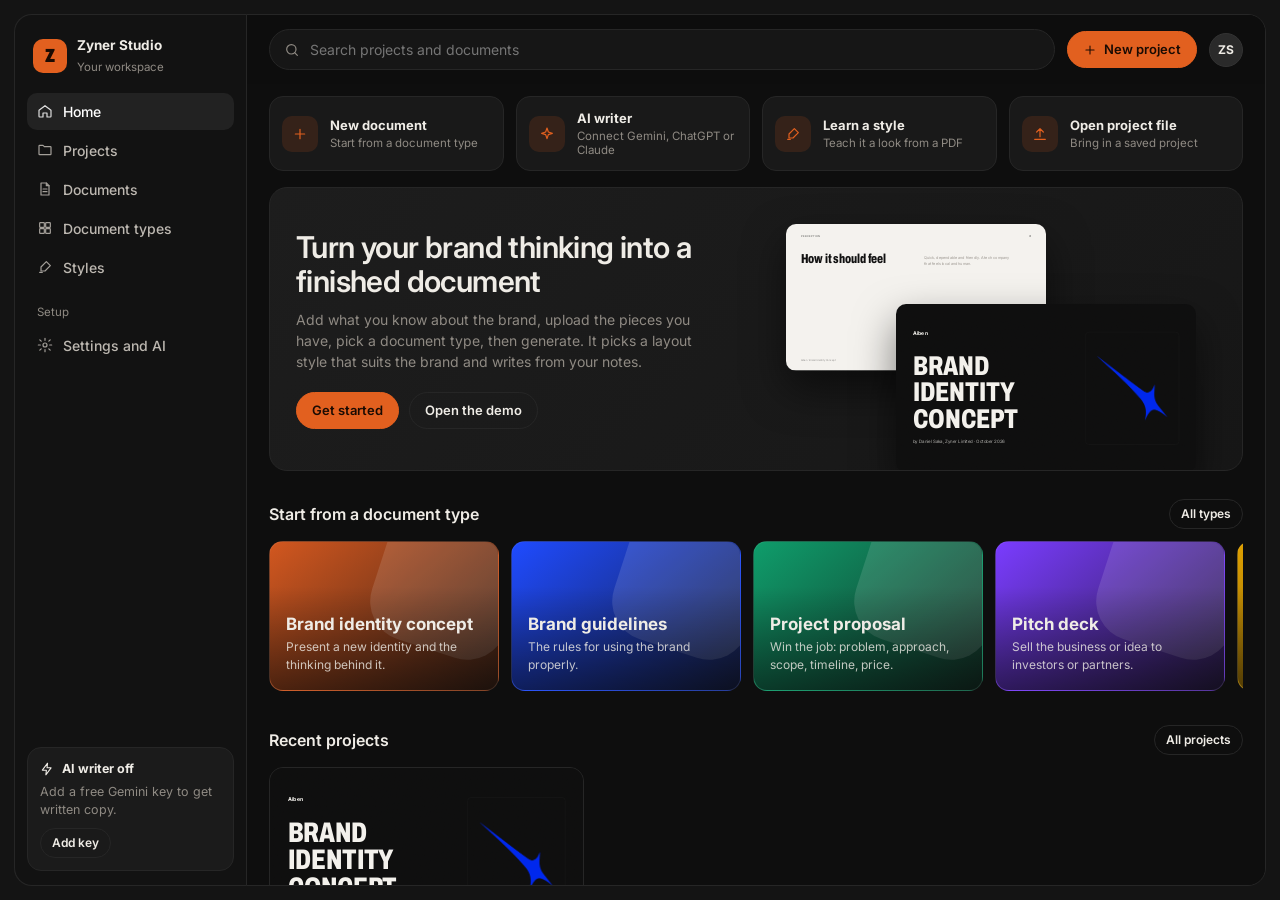
==== commit a70eb89c: "Poster preview" ====
--- a/index.html
+++ b/index.html
@@ -5,7 +5,7 @@
 <meta name="viewport" content="width=device-width, initial-scale=1, viewport-fit=cover">
 <title>Zyner Studio</title>
 <link rel="preconnect" href="https://fonts.googleapis.com"><link rel="preconnect" href="https://fonts.gstatic.com" crossorigin>
-<link href="https://fonts.googleapis.com/css2?family=Archivo:wdth,wght@62..125,400..900&family=Inter:wght@400;500;600;700;800&family=Fraunces:ital,opsz,wght@0,9..144,300..800;1,9..144,300..800&family=Space+Grotesk:wght@400..700&display=swap" rel="stylesheet">
+<link href="https://fonts.googleapis.com/css2?family=Archivo:wdth,wght@62..125,400..900&family=Inter:wght@400;500;600;700;800&family=Fraunces:ital,opsz,wght@0,9..144,300..800;1,9..144,300..800&family=Space+Grotesk:wght@400..700&family=Montserrat:wght@400;500;600;700;800;900&family=Oswald:wght@300..700&family=Source+Sans+3:wght@400;600;700&family=Inter+Tight:wght@400;500;600;700&family=Barlow+Condensed:wght@500;600;700;800&family=DM+Sans:wght@400;500;700&display=swap" rel="stylesheet">
 <link rel="stylesheet" href="app.css">
 </head>
 <body>
--- a/app.css
+++ b/app.css
@@ -230,3 +230,209 @@
  .canvas{padding:12px}
  .li .pthumb{width:110px}
 }
+
+/* ===== Kit: Campaign (learned from a campaign-style brand playbook) ===== */
+.pg.k-campaign .H{line-height:1}
+.pg.k-campaign .a2{color:var(--acc)}
+.pg.k-campaign .rule{position:absolute;left:44px;right:44px;top:34px;border-top:2px dotted currentColor;opacity:.35}
+.pg.k-campaign .rule.b{top:auto;bottom:40px}
+.pg.k-campaign .lab{top:48px;left:44px;font-size:17px;letter-spacing:0;text-transform:none;font-weight:800;color:var(--acc);opacity:1}
+.pg.k-campaign .no{top:auto;bottom:14px;right:44px;font-size:12px}
+.pg.k-campaign .foot{bottom:14px;left:44px;right:120px;font-size:12px}
+.pg.k-campaign.t-paper .H{color:var(--deep)}
+.pg.k-campaign.t-dark.L-statement .B{background:var(--acc);color:var(--accfg)}
+.pg.k-campaign.L-statement .H{left:44px;top:110px;max-width:700px;font-size:96px}
+.pg.k-campaign.L-statement .B{left:800px;right:60px;top:0;height:560px;background:var(--deep);color:#fff;opacity:1;border-radius:0 0 230px 230px;padding:190px 46px 0;font-weight:600;font-size:19px}
+.pg.k-campaign.L-text .H{left:44px;top:110px}
+.pg.k-campaign.L-text .B{left:680px;top:120px}
+.pg.k-campaign .hdr{left:44px;right:44px;top:100px}
+.pg.k-campaign.L-divider .num{display:none}
+.pg.k-campaign.L-divider:after{content:"";position:absolute;right:90px;top:0;width:300px;height:500px;background:var(--acc);border-radius:0 0 150px 150px}
+.pg.k-campaign.L-divider .H{left:44px;bottom:90px;font-size:150px;max-width:780px;color:#fff;position:absolute;z-index:1}
+.pg.k-campaign.L-list .it,.pg.k-campaign.L-steps .it{border-top:0;background:var(--deep);color:#fff;padding:26px 26px 60px;border-radius:0 0 160px 160px}
+.pg.k-campaign.L-list .it .n{color:var(--acc);opacity:1}
+.pg.k-campaign.L-steps .it:before{display:none}
+.pg.k-campaign.L-steps .it .n{position:static;margin-bottom:14px}
+.pg.k-campaign .tile{border-radius:0 0 140px 140px}
+.pg.k-campaign.L-piece .r .tile{border-radius:0 0 300px 300px;inset:0 40px 60px 0}
+.pg.k-campaign.L-colours .s{border-radius:0 0 90px 90px;padding-bottom:40px}
+.pg.k-campaign.L-cover .H{font-size:104px;color:#fff}
+.pg.k-campaign.L-cover .tt{left:56px;bottom:90px;max-width:700px}
+.pg.k-campaign.L-cover .brand{left:56px;top:56px;color:var(--acc);font-weight:800}
+.pg.k-campaign.L-cover .hero{right:70px;top:0;bottom:80px;width:400px;border-radius:0 0 200px 200px;background:#fff!important;padding:60px}
+.pg.k-campaign.L-closing .H{color:#fff}
+.pg.k-campaign.L-quote .q{color:var(--acc);opacity:1}
+
+/* ===== Kit: Gallery Grid (learned from a city-of-culture identity guide) ===== */
+.pg.k-grid .rule{position:absolute;left:42px;right:42px;top:118px;border-top:1.5px solid currentColor;opacity:.55}
+.pg.k-grid .rule.m{top:578px}
+.pg.k-grid .lab{left:42px;top:140px;width:380px;font-size:40px;font-weight:500;letter-spacing:-.03em;text-transform:none;opacity:1;line-height:1.05;font-family:var(--hf),Inter,sans-serif}
+.pg.k-grid .lab span{display:block}
+.pg.k-grid .no{display:none}
+.pg.k-grid .foot{left:42px;right:42px;bottom:34px;display:grid;grid-template-columns:425px 425px 1fr;font-size:10px;opacity:.8}
+.pg.k-grid .stripe{position:absolute;left:0;right:0;bottom:0;height:18px;display:flex}
+.pg.k-grid .stripe i,.pg.k-grid .stack i{flex:1}
+.pg.k-grid .stack{position:absolute;right:42px;bottom:40px;width:94px;height:106px;display:flex;flex-direction:column}
+.pg.k-grid .hdr{left:467px;right:42px;top:140px;grid-template-columns:1fr 1fr;gap:42px}
+.pg.k-grid .hdr .H{font-size:34px;line-height:1.08}
+.pg.k-grid .hdr .B{font-size:15px;line-height:1.5}
+.pg.k-grid.L-list .items,.pg.k-grid.L-steps .items,.pg.k-grid.L-pieces .tiles,.pg.k-grid.L-colours .sw,.pg.k-grid.L-type .fonts,.pg.k-grid.L-table table{left:467px;right:42px;top:300px;bottom:80px}
+.pg.k-grid.L-list .items,.pg.k-grid.L-pieces .tiles,.pg.k-grid.L-colours .sw,.pg.k-grid.L-type .fonts{border-top:1px solid rgba(128,128,128,.5);padding-top:20px}
+.pg.k-grid.L-list .it{border-top:0}
+.pg.k-grid.L-table table{bottom:auto;font-size:15px}
+.pg.k-grid.L-statement .H{left:467px;top:140px;max-width:770px;font-size:70px;font-weight:500}
+.pg.k-grid.L-statement .B{left:467px;right:auto;width:420px;top:auto;bottom:90px;font-size:15px}
+.pg.k-grid.L-text .H{left:467px;top:140px;width:380px;font-size:38px}
+.pg.k-grid.L-text .B{left:892px;right:42px;top:145px;font-size:15px}
+.pg.k-grid.L-piece .l{left:42px;top:300px;width:380px}
+.pg.k-grid.L-piece .H{font-size:30px}
+.pg.k-grid.L-piece .B{font-size:15px}
+.pg.k-grid.L-piece .r{left:467px;right:42px;top:140px;bottom:70px;width:auto}
+.pg.k-grid.L-piece .r .tile{padding:50px}
+.pg.k-grid.L-colours .s{border-radius:0;border:0;font-size:11px}
+.pg.k-grid.L-divider .num{left:42px;right:auto;top:140px;bottom:auto;font-size:40px;font-weight:500;opacity:.6;font-family:var(--hf),Inter,sans-serif}
+.pg.k-grid.L-divider .H{left:467px;top:140px;bottom:auto;font-size:90px;font-weight:500}
+.pg.k-grid.L-divider .lab{display:none}
+.pg.k-grid.L-cover .hero{left:320px;right:320px;top:150px;bottom:170px;width:auto;background:transparent!important}
+.pg.k-grid.L-cover .hero img{max-height:380px;max-width:520px}
+.pg.k-grid.L-cover .brand{left:42px;top:auto;bottom:70px;font-size:34px;font-weight:500;letter-spacing:-.03em;max-width:400px;line-height:1.1}
+.pg.k-grid.L-cover .tt{left:892px;bottom:60px;max-width:220px}
+.pg.k-grid.L-cover .H{font-size:34px;line-height:1.1}
+.pg.k-grid.L-cover .meta{font-size:10px;margin-top:14px}
+.pg.k-grid.L-closing .H{left:42px;top:140px;font-size:38px;max-width:380px}
+.pg.k-grid.L-closing .B{left:467px;top:140px;right:42px;max-width:none;font-size:32px;line-height:1.25;opacity:1}
+.pg.k-grid.L-closing .lab{display:none}
+.pg.k-grid.L-quote .H{left:467px;top:140px;font-size:56px;font-weight:500}
+.pg.k-grid.L-quote .q{left:42px;top:120px}
+
+/* ===== Kit: Industrial (learned from an infrastructure company's brand guide) ===== */
+.pg.k-ind .nav{position:absolute;left:0;right:0;top:0;height:58px;background:#000;color:#fff;display:flex;align-items:center;justify-content:center;gap:10px;font-family:'Oswald',sans-serif;font-weight:500;text-transform:uppercase;font-size:15px;letter-spacing:.02em;white-space:nowrap;overflow:hidden;padding:0 40px}
+.pg.k-ind .nav em{font-style:normal;opacity:.6}
+.pg.k-ind .nav .on{color:var(--acc)}
+.pg.k-ind .lab{left:110px;top:122px;font-family:'Oswald',sans-serif;font-size:30px;font-weight:500;letter-spacing:0;color:var(--acc);opacity:1}
+.pg.k-ind .no{top:auto;bottom:22px;right:36px;font-size:11px}
+.pg.k-ind .no:before{content:"PAGE "}
+.pg.k-ind .foot{display:none}
+.pg.k-ind .H{line-height:.95}
+.pg.k-ind.L-text .H{left:110px;top:166px;width:440px;font-size:92px}
+.pg.k-ind.L-text .B{left:590px;right:90px;top:180px;font-size:19px}
+.pg.k-ind.L-statement .H{left:110px;top:166px;max-width:1000px;font-size:104px}
+.pg.k-ind.L-statement .B{left:110px;right:auto;width:440px;top:auto;bottom:80px;border:3px solid var(--acc);padding:22px 24px;font-family:'Oswald',sans-serif;text-transform:uppercase;font-size:22px;line-height:1.3;text-align:center;opacity:1}
+.pg.k-ind.L-statement .B p{margin:0}
+.pg.k-ind .hdr{left:110px;right:90px;top:166px}
+.pg.k-ind .hdr .H{font-size:78px}
+.pg.k-ind.L-list .it{border-top:0;border-left:5px solid var(--acc);padding-left:18px}
+.pg.k-ind.L-list .it .n{color:var(--acc);opacity:1}
+.pg.k-ind.L-list .it b,.pg.k-ind.L-steps .it b{font-family:'Oswald',sans-serif;text-transform:uppercase;font-weight:500;font-size:22px}
+.pg.k-ind.L-steps .it .n{border-radius:0}
+.pg.k-ind.L-table td:first-child{background:rgba(128,128,128,.16)}
+.pg.k-ind.L-table table{left:110px;right:90px;top:340px}
+.pg.k-ind.L-list .items,.pg.k-ind.L-steps .items,.pg.k-ind.L-pieces .tiles,.pg.k-ind.L-colours .sw,.pg.k-ind.L-type .fonts{left:110px;right:90px;top:360px}
+.pg.k-ind.L-divider .num{display:none}
+.pg.k-ind.L-divider .H{left:110px;top:130px;bottom:auto;font-size:150px}
+.pg.k-ind.L-divider .lab{display:none}
+.pg.k-ind .blocks{position:absolute;left:0;right:0;bottom:0;height:280px;display:flex;gap:16px}
+.pg.k-ind .blocks i:nth-child(1){flex:2.3}.pg.k-ind .blocks i:nth-child(2){flex:1}.pg.k-ind .blocks i:nth-child(3){flex:1.5}
+.pg.k-ind.L-piece .l{left:110px;top:166px;width:480px}
+.pg.k-ind.L-piece .H{font-size:78px}
+.pg.k-ind.L-piece .r{top:58px}
+.pg.k-ind.L-cover .hero{left:40px;right:auto;top:30px;bottom:30px;width:720px;background:transparent!important}
+.pg.k-ind.L-cover .hero img{max-height:640px;max-width:680px}
+.pg.k-ind.L-cover .tt{left:auto;right:70px;bottom:64px;text-align:right;max-width:560px}
+.pg.k-ind.L-cover .H{font-size:84px}
+.pg.k-ind.L-cover .brand{left:auto;right:70px;top:60px;font-family:'Oswald',sans-serif;text-transform:uppercase;font-weight:500;background:var(--acc);color:var(--accfg);padding:8px 16px}
+.pg.k-ind.L-closing .H{left:110px;top:140px;font-size:120px}
+.pg.k-ind.L-closing .B{left:110px;top:400px}
+.pg.k-ind.L-closing .contact{left:110px;background:var(--acc);color:var(--accfg);padding:16px 22px;opacity:1;font-weight:600}
+.pg.k-ind.L-quote .q{color:var(--acc);opacity:1;top:90px;left:110px}
+.pg.k-ind.L-quote .H{left:110px;top:220px}
+
+/* ===== Kit: Signal (learned from a road-safety group's brand guidelines) ===== */
+.pg.k-sig .strip{position:absolute;left:0;right:0;bottom:0;height:11px;background:var(--acc)}
+.pg.k-sig.t-accent .strip{background:var(--ink)}
+.pg.k-sig .mark{position:absolute;left:24px;bottom:28px;font-weight:800;font-size:15px;letter-spacing:.14em;text-transform:uppercase}
+.pg.k-sig .lab{left:103px;top:52px;font-size:21px;font-weight:400;letter-spacing:0;text-transform:none;opacity:.85}
+.pg.k-sig .no{top:auto;bottom:32px;right:100px;font-size:13px;opacity:.5}
+.pg.k-sig .foot{display:none}
+.pg.k-sig .H{line-height:1.05}
+.pg.k-sig.L-text .H{left:103px;right:103px;top:90px;width:auto;font-size:58px}
+.pg.k-sig.L-text .B{left:103px;right:103px;top:240px;column-count:2;column-gap:64px;font-size:17px}
+.pg.k-sig .hdr{left:103px;right:103px;top:90px;grid-template-columns:1fr;gap:20px}
+.pg.k-sig .hdr .H{font-size:56px}
+.pg.k-sig .hdr .B{max-width:900px;font-size:17px}
+.pg.k-sig.L-list .items,.pg.k-sig.L-steps .items,.pg.k-sig.L-pieces .tiles,.pg.k-sig.L-colours .sw,.pg.k-sig.L-type .fonts,.pg.k-sig.L-table table{left:103px;right:103px;top:300px;bottom:90px}
+.pg.k-sig.L-table table{bottom:auto;border:1px solid var(--ink)}
+.pg.k-sig.L-table tr:first-child td{background:var(--ink);color:var(--bg0);font-weight:700;font-size:20px}
+.pg.k-sig.L-table td{border-color:var(--ink)}
+.pg.k-sig.L-list .it{border-top:0;background:#212427;color:#fefef4;padding:26px;clip-path:polygon(0 0,100% 0,100% calc(100% - 44px),calc(100% - 44px) 100%,0 100%)}
+.pg.k-sig.L-list .it .n{color:var(--acc);opacity:1}
+.pg.k-sig.L-steps .it .n{border-radius:0}
+.pg.k-sig .tile{clip-path:polygon(44px 0,100% 0,100% 100%,0 100%,0 44px)}
+.pg.k-sig.L-statement .H{left:103px;top:110px;max-width:980px;font-size:96px}
+.pg.k-sig.L-statement .B{left:103px;right:auto;width:620px;top:auto;bottom:120px}
+.pg.k-sig .chev{position:absolute;right:110px;bottom:70px;display:flex}
+.pg.k-sig .chev i{width:46px;height:46px;border-top:16px solid currentColor;border-right:16px solid currentColor;transform:rotate(45deg);margin-left:-4px}
+.pg.k-sig.L-divider .num{display:none}
+.pg.k-sig.L-divider .lab{display:none}
+.pg.k-sig.L-divider .H{left:215px;top:320px;bottom:auto;font-size:62px;max-width:900px}
+.pg.k-sig.L-divider .strip{background:var(--acc)}
+.pg.k-sig.L-cover .tt{left:60px;top:120px;bottom:auto;max-width:380px}
+.pg.k-sig.L-cover .H{font-size:64px;color:var(--acc)}
+.pg.k-sig.L-cover .meta{color:var(--acc);font-size:17px;opacity:.9}
+.pg.k-sig.L-cover .brand{left:60px;top:auto;bottom:60px;color:var(--acc);text-transform:uppercase;letter-spacing:.14em;font-weight:800}
+.pg.k-sig.L-cover .hero{left:470px;right:0;top:0;bottom:0;width:auto;border-radius:0;clip-path:none;padding:110px}
+.pg.k-sig.L-cover .hero img{max-height:420px;max-width:560px}
+.pg.k-sig.L-cover .hero:before,.pg.k-sig.L-cover .hero:after{content:"";position:absolute;width:70px;height:70px;border:18px solid var(--acc)}
+.pg.k-sig.L-cover .hero:before{right:60px;top:60px;border-left:0;border-bottom:0}
+.pg.k-sig.L-cover .hero:after{left:60px;bottom:60px;border-right:0;border-top:0}
+.pg.k-sig.L-closing .H{left:103px;top:110px}
+.pg.k-sig.L-closing .B{left:103px;top:340px}
+.pg.k-sig.L-closing .contact{left:103px;bottom:70px}
+.pg.k-sig.L-piece .l{left:103px;top:90px}
+
+/* ===== Kit: Poster (learned from an app brand's 2025 guidelines) ===== */
+.pg.k-poster{--card:#f1f1f1}
+.pg.k-poster.t-dark{--card:#1c1c1c}
+.pg.k-poster .lab,.pg.k-poster .no{display:none}
+.pg.k-poster .foot{top:22px;bottom:auto;left:24px;right:24px;font-size:11px;opacity:.75}
+.pg.k-poster .foot b{margin-left:28px;font-weight:500}
+.pg.k-poster .H{line-height:.92;letter-spacing:-.005em}
+.pg.k-poster .hdr{left:24px;right:auto;width:470px;top:66px;grid-template-columns:1fr;gap:26px}
+.pg.k-poster .hdr .H{font-size:66px}
+.pg.k-poster .hdr .B{font-size:16px}
+.pg.k-poster.L-list .items,.pg.k-poster.L-steps .items,.pg.k-poster.L-pieces .tiles,.pg.k-poster.L-type .fonts{left:640px;right:24px;top:66px;bottom:28px;grid-template-columns:1fr!important;grid-auto-rows:1fr;gap:10px}
+.pg.k-poster.L-pieces .tiles{grid-template-columns:1fr 1fr!important}
+.pg.k-poster.L-list .it,.pg.k-poster.L-steps .it,.pg.k-poster.L-type .fc{background:var(--card);border:0;border-radius:var(--r);padding:16px 22px;display:flex;flex-direction:column;justify-content:center}
+.pg.k-poster.L-list .it .n,.pg.k-poster.L-steps .it .n{display:none}
+.pg.k-poster.L-list .it b,.pg.k-poster.L-steps .it b{font-family:var(--hf),sans-serif;text-transform:uppercase;font-size:26px;margin:0 0 4px}
+.pg.k-poster.L-steps .it:before{display:none}
+.pg.k-poster.L-type .aa{font-size:72px}
+.pg.k-poster.L-pieces .cell .tile{background:var(--card)!important}
+.pg.k-poster.L-colours .sw{left:640px;right:24px;top:66px;bottom:28px}
+.pg.k-poster.L-colours .s{border-radius:var(--r)}
+.pg.k-poster.L-table table{left:640px;right:24px;top:66px;font-size:16px}
+.pg.k-poster.L-table td{border:0;background:var(--card);border-bottom:8px solid var(--bg0)}
+.pg.k-poster.L-text .H{left:24px;top:66px;width:600px;font-size:110px}
+.pg.k-poster.L-text .B{left:24px;right:auto;width:560px;top:250px;font-size:22px;line-height:1.45;opacity:1}
+.pg.k-poster.L-statement .H{left:24px;top:auto;bottom:40px;max-width:1180px;font-size:140px}
+.pg.k-poster.L-statement .B{left:24px;right:auto;width:560px;top:66px;font-size:20px;opacity:1}
+.pg.k-poster.L-piece .l{left:24px;top:66px;width:470px}
+.pg.k-poster.L-piece .H{font-size:66px}
+.pg.k-poster.L-piece .B{font-size:16px}
+.pg.k-poster.L-piece .r{left:640px;right:24px;top:66px;bottom:28px;width:auto}
+.pg.k-poster.L-piece .r .tile{border-radius:var(--r)}
+.pg.k-poster.L-divider .num{display:none}
+.pg.k-poster.L-divider .H{left:24px;bottom:34px;font-size:120px;color:#fff}
+.pg.k-poster.L-cover .H{font-size:160px;line-height:.88}
+.pg.k-poster.L-cover .tt{left:24px;bottom:40px;max-width:1100px}
+.pg.k-poster.L-cover .meta{display:none}
+.pg.k-poster.L-cover .brand{left:auto;right:24px;top:22px;font-size:11px;font-weight:500}
+.pg.k-poster.L-cover .hero{left:auto;right:24px;top:auto;bottom:40px;width:90px;height:90px;background:transparent!important}
+.pg.k-poster.L-cover .hero img{max-width:90px;max-height:90px}
+.pg.k-poster.L-closing .H{left:24px;top:auto;bottom:40px;font-size:160px;max-width:1100px}
+.pg.k-poster.L-closing .B{left:24px;top:66px;font-size:20px}
+.pg.k-poster.L-closing .contact{left:auto;right:24px;bottom:auto;top:66px}
+.pg.k-poster.L-closing .hero{right:24px;bottom:40px;width:90px;height:90px;background:transparent!important}
+.pg.k-poster.L-quote .q{left:24px;top:40px}
+.pg.k-poster.L-quote .H{left:24px;top:auto;bottom:40px;font-size:96px}
+.pg.k-poster.L-quote .B{left:24px;top:200px;bottom:auto}
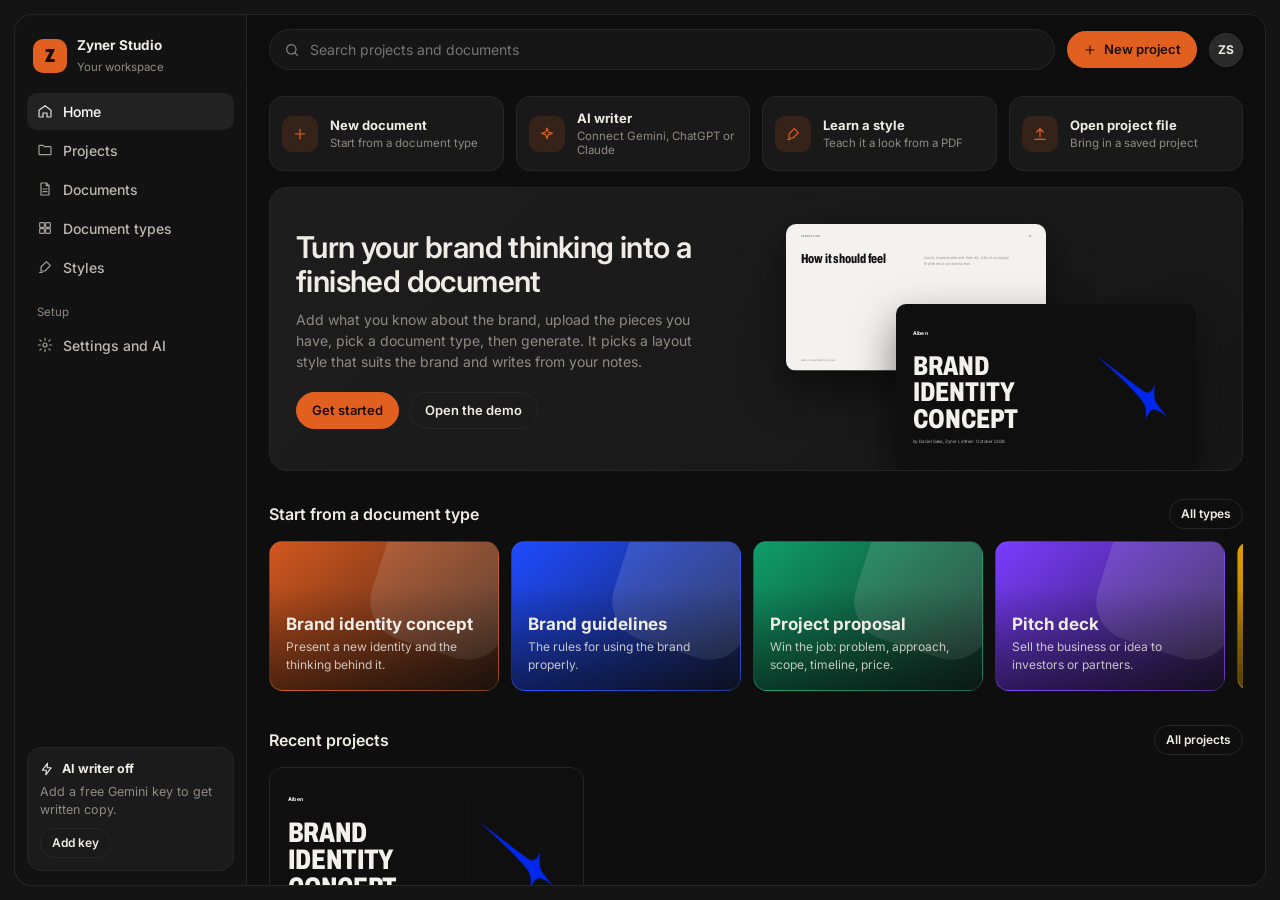
==== commit 52b699e8: "Add Pop, Block, Airy, Numbered styles (preview)" ====
--- a/index.html
+++ b/index.html
@@ -5,7 +5,7 @@
 <meta name="viewport" content="width=device-width, initial-scale=1, viewport-fit=cover">
 <title>Zyner Studio</title>
 <link rel="preconnect" href="https://fonts.googleapis.com"><link rel="preconnect" href="https://fonts.gstatic.com" crossorigin>
-<link href="https://fonts.googleapis.com/css2?family=Archivo:wdth,wght@62..125,400..900&family=Inter:wght@400;500;600;700;800&family=Fraunces:ital,opsz,wght@0,9..144,300..800;1,9..144,300..800&family=Space+Grotesk:wght@400..700&family=Montserrat:wght@400;500;600;700;800;900&family=Oswald:wght@300..700&family=Source+Sans+3:wght@400;600;700&family=Inter+Tight:wght@400;500;600;700&family=Barlow+Condensed:wght@500;600;700;800&family=DM+Sans:wght@400;500;700&display=swap" rel="stylesheet">
+<link href="https://fonts.googleapis.com/css2?family=Archivo:wdth,wght@62..125,400..900&family=Inter:wght@400;500;600;700;800&family=Fraunces:ital,opsz,wght@0,9..144,300..800;1,9..144,300..800&family=Space+Grotesk:wght@400..700&family=Montserrat:wght@400;500;600;700;800;900&family=Oswald:wght@300..700&family=Source+Sans+3:wght@400;600;700&family=Inter+Tight:wght@400;500;600;700&family=Barlow+Condensed:wght@500;600;700;800&family=DM+Sans:wght@400;500;700&family=Anton&family=Outfit:wght@200..800&family=Manrope:wght@300..800&display=swap" rel="stylesheet">
 <link rel="stylesheet" href="app.css">
 </head>
 <body>
--- a/app.css
+++ b/app.css
@@ -407,13 +407,17 @@
 .pg.k-poster.L-list .it b,.pg.k-poster.L-steps .it b{font-family:var(--hf),sans-serif;text-transform:uppercase;font-size:26px;margin:0 0 4px}
 .pg.k-poster.L-steps .it:before{display:none}
 .pg.k-poster.L-type .aa{font-size:72px}
+.pg.k-poster.L-pieces .tiles .cell:only-child{grid-column:1/-1}
 .pg.k-poster.L-pieces .cell .tile{background:var(--card)!important}
 .pg.k-poster.L-colours .sw{left:640px;right:24px;top:66px;bottom:28px}
 .pg.k-poster.L-colours .s{border-radius:var(--r)}
+.pg.k-poster.L-colours .sw{flex-wrap:wrap}
+.pg.k-poster.L-colours .s{flex:1 1 70px;min-width:0}
+
 .pg.k-poster.L-table table{left:640px;right:24px;top:66px;font-size:16px}
 .pg.k-poster.L-table td{border:0;background:var(--card);border-bottom:8px solid var(--bg0)}
-.pg.k-poster.L-text .H{left:24px;top:66px;width:600px;font-size:110px}
-.pg.k-poster.L-text .B{left:24px;right:auto;width:560px;top:250px;font-size:22px;line-height:1.45;opacity:1}
+.pg.k-poster.L-text .H{left:24px;top:66px;width:1200px;max-width:1200px;font-size:96px}
+.pg.k-poster.L-text .B{left:24px;right:auto;width:620px;top:auto;bottom:40px;font-size:22px;line-height:1.45;opacity:1}
 .pg.k-poster.L-statement .H{left:24px;top:auto;bottom:40px;max-width:1180px;font-size:140px}
 .pg.k-poster.L-statement .B{left:24px;right:auto;width:560px;top:66px;font-size:20px;opacity:1}
 .pg.k-poster.L-piece .l{left:24px;top:66px;width:470px}
@@ -436,3 +440,173 @@
 .pg.k-poster.L-quote .q{left:24px;top:40px}
 .pg.k-poster.L-quote .H{left:24px;top:auto;bottom:40px;font-size:96px}
 .pg.k-poster.L-quote .B{left:24px;top:200px;bottom:auto}
+
+/* ===== Kit: Pop (learned from an entertainment studio brand book) ===== */
+.pg.k-pop .lab,.pg.k-pop .no,.pg.k-pop .foot{display:none}
+.pg.k-pop.t-accent:before{content:"";position:absolute;inset:0;pointer-events:none;background:repeating-linear-gradient(135deg,rgba(0,0,0,.07) 0 2px,transparent 2px 22px)}
+.pg.k-pop .hd{position:absolute;left:40px;right:40px;top:24px;display:grid;grid-template-columns:1.3fr 1fr 1fr auto;gap:20px;font-size:11px;font-weight:600;padding-bottom:9px;border-bottom:1px solid currentColor;opacity:.8;z-index:1}
+.pg.k-pop .H{line-height:.94}
+.pg.k-pop.t-accent .H,.pg.k-pop.t-dark .H{position:absolute}
+.pg.k-pop.L-cover .tt{left:auto;right:56px;top:70px;bottom:auto;max-width:700px}
+.pg.k-pop.L-cover .H,.pg.k-pop.L-closing .H{font-size:150px;color:#fff;-webkit-text-stroke:3px var(--ink);text-shadow:1px 1px 0 var(--ink),2px 2px 0 var(--ink),3px 3px 0 var(--ink),4px 4px 0 var(--ink),5px 5px 0 var(--ink),6px 6px 0 var(--ink),7px 7px 0 var(--ink),8px 8px 0 var(--ink),9px 9px 0 var(--ink),10px 10px 0 var(--ink),11px 11px 0 var(--ink),12px 12px 0 var(--ink);line-height:.9}
+.pg.k-pop.L-cover .meta{font-size:15px;font-weight:600;margin-top:34px;opacity:.85}
+.pg.k-pop.L-cover .brand{left:40px;top:auto;bottom:40px;font-family:var(--hf);text-transform:uppercase;font-size:44px;line-height:.92;max-width:320px;font-weight:400}
+.pg.k-pop.L-cover .hero{left:40px;top:40px;bottom:auto;right:auto;width:120px;height:120px;background:transparent!important}
+.pg.k-pop.L-cover .hero img{max-width:120px;max-height:120px}
+.pg.k-pop.L-divider .num{display:none}
+.pg.k-pop.L-divider .H{left:auto;right:40px;bottom:40px;max-width:900px;font-size:76px;background:var(--ink);color:#fff;padding:14px 24px 10px;box-shadow:12px 12px 0 rgba(0,0,0,.28)}
+.pg.k-pop.L-statement .H{left:40px;top:96px;max-width:820px;font-size:118px}
+.pg.k-pop.L-statement .B{left:900px;right:40px;top:104px;font-size:15.5px;font-weight:500}
+.pg.k-pop.L-text .H{left:40px;top:96px;width:540px;font-size:80px}
+.pg.k-pop.L-text .B{left:640px;right:40px;top:104px;font-size:16px}
+.pg.k-pop .hdr{left:40px;right:40px;top:90px;grid-template-columns:1.2fr 1fr;gap:50px}
+.pg.k-pop .hdr .H{font-size:72px}
+.pg.k-pop .hdr .B{font-size:15.5px;padding-top:6px}
+.pg.k-pop.L-list .items,.pg.k-pop.L-steps .items,.pg.k-pop.L-pieces .tiles,.pg.k-pop.L-colours .sw,.pg.k-pop.L-type .fonts,.pg.k-pop.L-table table{left:40px;right:52px;top:300px;bottom:60px}
+.pg.k-pop.L-table table{bottom:auto}
+.pg.k-pop.L-list .it{border:2.5px solid currentColor;padding:22px;box-shadow:8px 8px 0 currentColor;background:var(--bg0)}
+.pg.k-pop.L-list .it .n{font-family:var(--hf);opacity:1;font-size:34px}
+.pg.k-pop.L-steps .it .n{border-radius:0;background:var(--ink);color:#fff}
+.pg.k-pop .tile{border:2.5px solid var(--ink);box-shadow:8px 8px 0 var(--ink);border-radius:0}
+.pg.k-pop.L-cover .hero,.pg.k-pop.L-closing .hero{border:0;box-shadow:none}
+.pg.k-pop.L-colours .s{border:2.5px solid var(--ink);border-radius:0;box-shadow:6px 6px 0 var(--ink)}
+.pg.k-pop.L-piece .l{left:40px;top:96px;width:520px}
+.pg.k-pop.L-piece .H{font-size:76px}
+.pg.k-pop.L-piece .B{font-size:15.5px}
+.pg.k-pop.L-piece .r{top:84px;bottom:56px;right:52px;width:600px}
+.pg.k-pop.L-piece .extra .tile{box-shadow:5px 5px 0 var(--ink);border-radius:0}
+.pg.k-pop.L-type .fc{border-top:2.5px solid currentColor}
+.pg.k-pop.L-closing .H{left:40px;top:90px;max-width:1000px;font-size:132px}
+.pg.k-pop.L-closing .B{left:40px;top:auto;bottom:110px;max-width:620px;font-weight:600;font-size:17px}
+.pg.k-pop.L-closing .contact{left:40px;bottom:50px;font-weight:600}
+.pg.k-pop.L-closing .hero{right:40px;bottom:40px;background:transparent!important}
+.pg.k-pop.L-quote .q{left:40px;top:70px;color:var(--ink);opacity:1}
+.pg.k-pop.L-quote .H{left:40px;top:220px;font-size:96px}
+.pg.k-pop.L-quote .B{left:40px;bottom:56px}
+
+/* ===== Kit: Block (learned from an agency brand manual) ===== */
+.pg.k-block .lab{left:56px;top:44px;font-size:12px;letter-spacing:.02em;text-transform:lowercase;opacity:.55}
+.pg.k-block .no{right:56px;top:44px}
+.pg.k-block .foot{left:56px;right:56px;bottom:32px;font-size:11.5px;text-transform:lowercase}
+.pg.k-block .H{line-height:1}
+.pg.k-block.L-cover .tt{left:56px;top:70px;bottom:auto;max-width:820px}
+.pg.k-block.L-cover .H{font-size:124px;line-height:.95}
+.pg.k-block.L-cover .meta{font-size:15px;margin-top:18px;text-transform:lowercase}
+.pg.k-block.L-cover .brand{left:56px;top:auto;bottom:56px;font-size:24px;text-transform:lowercase;letter-spacing:-.02em}
+.pg.k-block.L-cover .hero{right:56px;top:auto;bottom:56px;width:240px;height:240px;background:transparent!important}
+.pg.k-block.L-cover .hero img{max-width:240px;max-height:240px}
+.pg.k-block.L-divider .num,.pg.k-block.L-divider .lab,.pg.k-block.L-divider .no{display:none}
+.pg.k-block.L-divider .H{left:56px;bottom:64px;font-size:124px;max-width:1000px}
+.pg.k-block.L-statement .H{left:56px;top:auto;bottom:150px;max-width:1080px;font-size:116px}
+.pg.k-block.L-statement .B{left:56px;right:auto;top:auto;bottom:60px;width:680px;font-size:17px}
+.pg.k-block.t-paper.L-statement .H{color:var(--acc)}
+.pg.k-block .rl{display:flex;align-items:baseline;gap:26px}
+.pg.k-block .hdr{left:56px;right:56px;top:96px;grid-template-columns:1fr;gap:16px}
+.pg.k-block .hdr .H,.pg.k-block.L-text .H,.pg.k-block.L-piece .H{font-size:32px;display:flex;align-items:baseline;gap:26px}
+.pg.k-block .hdr .H:after,.pg.k-block.L-text .H:after,.pg.k-block.L-piece .H:after{content:"";flex:1;min-width:60px;border-top:1.5px solid currentColor;transform:translateY(-9px)}
+.pg.k-block .hdr .B{max-width:640px;font-size:15.5px}
+.pg.k-block.L-text .H{left:56px;right:56px;top:96px;width:auto}
+.pg.k-block.L-text .B{left:56px;right:56px;top:170px;column-count:2;column-gap:56px;font-size:16px}
+.pg.k-block.L-list .items,.pg.k-block.L-steps .items,.pg.k-block.L-pieces .tiles,.pg.k-block.L-colours .sw,.pg.k-block.L-type .fonts,.pg.k-block.L-table table{left:56px;right:56px;top:270px;bottom:80px}
+.pg.k-block.L-table table{bottom:auto}
+.pg.k-block.L-list .it{border-top:1.5px solid currentColor}
+.pg.k-block.L-list .it .n{color:var(--acc);opacity:1;font-size:26px}
+.pg.k-block .tile{border-radius:0}
+.pg.k-block.L-colours .s{border-radius:0}
+.pg.k-block.L-piece .l{left:56px;top:96px;width:480px}
+.pg.k-block.L-piece .B{font-size:15.5px}
+.pg.k-block.L-piece .r{width:620px}
+.pg.k-block.L-closing .H{left:56px;top:auto;bottom:190px;font-size:116px;max-width:1000px}
+.pg.k-block.L-closing .B{left:56px;top:auto;bottom:100px;max-width:640px;font-size:17px}
+.pg.k-block.L-closing .contact{left:56px;bottom:56px}
+.pg.k-block.L-closing .hero{right:56px;top:56px;bottom:auto;background:transparent!important}
+.pg.k-block.L-quote .q{left:56px;color:var(--acc);opacity:1}
+.pg.k-block.L-quote .H{left:56px}
+
+/* ===== Kit: Airy (learned from a digital agency brand guide) ===== */
+.pg.k-airy:before{content:"";position:absolute;inset:0;pointer-events:none;background:radial-gradient(560px 440px at 94% 12%,color-mix(in srgb,var(--acc) 13%,transparent),transparent 70%),radial-gradient(520px 420px at 72% 100%,color-mix(in srgb,var(--acc) 9%,transparent),transparent 70%),radial-gradient(420px 360px at 4% 96%,color-mix(in srgb,var(--acc) 6%,transparent),transparent 70%)}
+.pg.k-airy .idx{position:absolute;left:0;top:0;bottom:0;width:150px;padding:124px 0 0 30px;border-right:1px solid rgba(128,128,128,.16);font-size:10.5px;line-height:2.1}
+.pg.k-airy .idx span{display:block;opacity:.42;white-space:nowrap;overflow:hidden;text-overflow:ellipsis;padding-right:10px}
+.pg.k-airy .idx span.on{opacity:1;color:var(--acc);font-weight:700}
+.pg.k-airy .lab{left:190px;top:40px;font-size:12px;letter-spacing:0;text-transform:none;font-weight:500;opacity:.7}
+.pg.k-airy .no{right:48px;top:40px;font-size:12px;font-weight:500}
+.pg.k-airy .foot{left:190px;right:48px;bottom:28px;font-size:11px}
+.pg.k-airy .H{line-height:1.06}
+.pg.k-airy .a2{color:var(--acc)}
+.pg.k-airy.L-cover .tt{left:40px;bottom:56px;max-width:900px}
+.pg.k-airy.L-cover .H{font-size:124px;line-height:1.02}
+.pg.k-airy.L-cover .meta{font-size:15px;margin-top:20px}
+.pg.k-airy.L-cover .brand{left:auto;right:48px;top:40px;font-size:12px;font-weight:500;opacity:.7}
+.pg.k-airy.L-cover .hero{left:40px;top:34px;right:auto;bottom:auto;width:76px;height:76px;background:transparent!important}
+.pg.k-airy.L-cover .hero img{max-width:76px;max-height:76px}
+.pg.k-airy.L-divider .lab{display:none}
+.pg.k-airy.L-divider .num{top:40px;bottom:auto;right:48px;font-size:12px;font-weight:500;opacity:.6;font-family:var(--bf);line-height:1}
+.pg.k-airy.L-divider .H{left:190px;bottom:56px;font-size:104px}
+.pg.k-airy.L-statement .H{left:190px;top:110px;max-width:900px;font-size:80px}
+.pg.k-airy.L-statement .B{left:190px;right:auto;top:auto;bottom:70px;width:560px;font-size:15.5px}
+.pg.k-airy.L-text .H{left:190px;top:100px;width:380px;font-size:34px;font-weight:400}
+.pg.k-airy.L-text .B{left:620px;right:60px;top:106px;font-size:15.5px}
+.pg.k-airy .hdr{left:190px;right:60px;top:100px;grid-template-columns:380px 1fr;gap:50px}
+.pg.k-airy .hdr .H{font-size:34px;font-weight:400}
+.pg.k-airy .hdr .B{font-size:15px}
+.pg.k-airy.L-list .items,.pg.k-airy.L-steps .items,.pg.k-airy.L-pieces .tiles,.pg.k-airy.L-colours .sw,.pg.k-airy.L-type .fonts,.pg.k-airy.L-table table{left:190px;right:60px;top:280px;bottom:76px}
+.pg.k-airy.L-table table{bottom:auto;font-size:16px}
+.pg.k-airy.L-list .it{border:1px solid rgba(128,128,128,.25);border-radius:10px;padding:22px;background:rgba(255,255,255,.65)}
+.pg.k-airy.L-list .it .n{color:var(--acc);opacity:1;font-size:24px}
+.pg.k-airy .tile{border-radius:12px;border:1px solid rgba(128,128,128,.18)}
+.pg.k-airy.L-cover .hero,.pg.k-airy.L-closing .hero{border:0}
+.pg.k-airy.L-colours .s{border-radius:12px}
+.pg.k-airy.L-type .fc{border-top:1px solid rgba(128,128,128,.4)}
+.pg.k-airy.L-type .aa{font-weight:300}
+.pg.k-airy.L-piece .l{left:190px;top:100px;width:380px}
+.pg.k-airy.L-piece .H{font-size:34px;font-weight:400}
+.pg.k-airy.L-piece .B{font-size:15px}
+.pg.k-airy.L-piece .r{top:80px;bottom:70px;right:60px;width:600px}
+.pg.k-airy.L-piece .r .tile{border-radius:14px}
+.pg.k-airy.L-closing .H{left:190px;top:auto;bottom:170px;font-size:100px;max-width:950px}
+.pg.k-airy.L-closing .B{left:190px;top:auto;bottom:90px;max-width:620px;font-size:15.5px}
+.pg.k-airy.L-closing .contact{left:190px;bottom:48px}
+.pg.k-airy.L-closing .hero{right:60px;top:90px;bottom:auto;background:transparent!important}
+.pg.k-airy.L-quote .q{left:190px;color:var(--acc);opacity:.6}
+.pg.k-airy.L-quote .H{left:190px;right:120px;font-size:68px}
+.pg.k-airy.L-quote .B{left:190px}
+
+/* ===== Kit: Numbered (learned from a consultancy brand guide) ===== */
+.pg.k-num .lab{left:56px;top:46px;font-size:11px;letter-spacing:.12em;opacity:.7}
+.pg.k-num .lab:before{content:"";display:block;width:30px;height:4px;background:var(--acc);margin-bottom:12px}
+.pg.k-num.t-accent .lab:before{background:currentColor}
+.pg.k-num .no{right:56px;top:62px;font-size:11px}
+.pg.k-num .foot{left:56px;right:56px;bottom:32px;font-size:11px}
+.pg.k-num .H{line-height:1.05}
+.pg.k-num.L-cover .tt{left:56px;top:96px;bottom:auto;max-width:700px}
+.pg.k-num.L-cover .H{font-size:92px}
+.pg.k-num.L-cover .meta{font-size:14px;margin-top:22px}
+.pg.k-num.L-cover .brand{left:56px;top:auto;bottom:52px;font-size:12px;letter-spacing:.14em;text-transform:uppercase}
+.pg.k-num.L-cover .brand:before{content:"";display:block;width:30px;height:4px;background:var(--acc);margin-bottom:12px}
+.pg.k-num.L-cover .hero{right:56px;top:auto;bottom:56px;width:320px;height:320px}
+.pg.k-num.L-divider .lab{display:none}
+.pg.k-num.L-divider .H{left:56px;top:300px;bottom:auto;font-size:68px;max-width:640px}
+.pg.k-num.L-divider .num{right:46px;bottom:26px;font-size:330px;font-weight:300;opacity:1;letter-spacing:-.05em;line-height:.78}
+.pg.k-num.L-statement .H{left:56px;top:130px;max-width:720px;font-size:66px}
+.pg.k-num.L-statement .B{left:860px;right:56px;top:140px;font-size:15.5px}
+.pg.k-num.L-text .H{left:56px;top:130px;width:440px;font-size:46px}
+.pg.k-num.L-text .B{left:580px;right:56px;top:138px;font-size:15.5px}
+.pg.k-num .hdr{left:56px;right:56px;top:124px;grid-template-columns:440px 1fr;gap:84px}
+.pg.k-num .hdr .H{font-size:46px}
+.pg.k-num .hdr .B{font-size:15.5px;padding-top:8px}
+.pg.k-num.L-list .items,.pg.k-num.L-steps .items,.pg.k-num.L-pieces .tiles,.pg.k-num.L-colours .sw,.pg.k-num.L-type .fonts,.pg.k-num.L-table table{left:56px;right:56px;top:310px;bottom:80px}
+.pg.k-num.L-table table{bottom:auto;font-size:16px}
+.pg.k-num.L-list .it{border-top:1px solid rgba(128,128,128,.45)}
+.pg.k-num.L-list .it .n{color:var(--acc);opacity:1;font-size:30px}
+.pg.k-num.t-accent.L-list .it .n{color:inherit}
+.pg.k-num .tile{border-radius:0}
+.pg.k-num.L-colours .s{border-radius:0;border:0}
+.pg.k-num.L-type .fc{border-top:1px solid rgba(128,128,128,.45)}
+.pg.k-num.L-piece .l{left:56px;top:130px;width:460px}
+.pg.k-num.L-piece .H{font-size:46px}
+.pg.k-num.L-piece .B{font-size:15.5px}
+.pg.k-num.L-closing .H{left:56px;top:130px;font-size:78px}
+.pg.k-num.L-closing .B{left:56px;top:350px;font-size:16px}
+.pg.k-num.L-closing .contact{left:56px;bottom:70px}
+.pg.k-num.L-quote .q{left:56px;color:var(--acc);opacity:1}
+.pg.k-num.L-quote .H{left:56px}
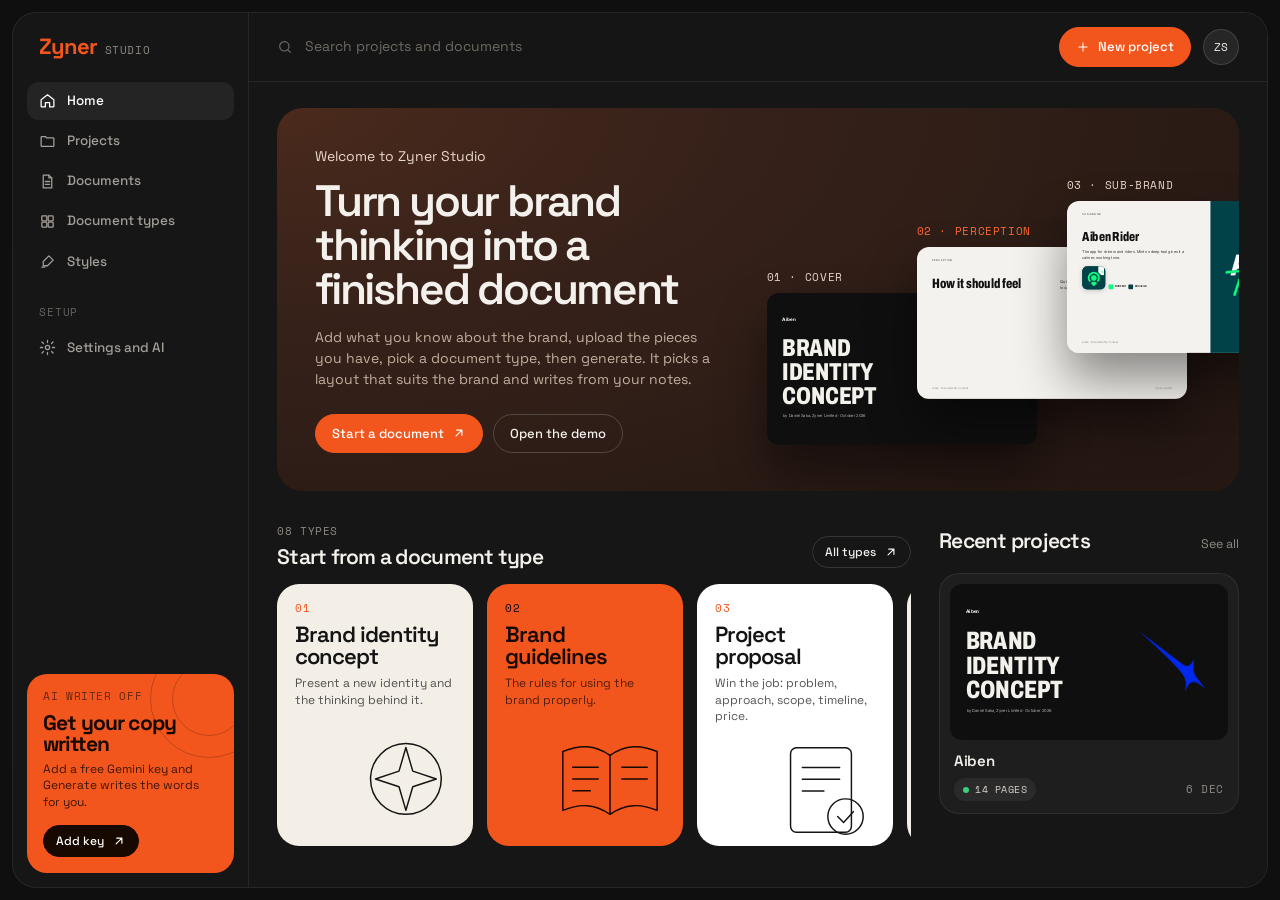
==== commit 4f4c3aa0: "Toko-style UI pass (preview)" ====
--- a/index.html
+++ b/index.html
@@ -5,7 +5,7 @@
 <meta name="viewport" content="width=device-width, initial-scale=1, viewport-fit=cover">
 <title>Zyner Studio</title>
 <link rel="preconnect" href="https://fonts.googleapis.com"><link rel="preconnect" href="https://fonts.gstatic.com" crossorigin>
-<link href="https://fonts.googleapis.com/css2?family=Archivo:wdth,wght@62..125,400..900&family=Inter:wght@400;500;600;700;800&family=Fraunces:ital,opsz,wght@0,9..144,300..800;1,9..144,300..800&family=Space+Grotesk:wght@400..700&family=Montserrat:wght@400;500;600;700;800;900&family=Oswald:wght@300..700&family=Source+Sans+3:wght@400;600;700&family=Inter+Tight:wght@400;500;600;700&family=Barlow+Condensed:wght@500;600;700;800&family=DM+Sans:wght@400;500;700&family=Anton&family=Outfit:wght@200..800&family=Manrope:wght@300..800&display=swap" rel="stylesheet">
+<link href="https://fonts.googleapis.com/css2?family=Archivo:wdth,wght@62..125,400..900&family=Inter:wght@400;500;600;700;800&family=Fraunces:ital,opsz,wght@0,9..144,300..800;1,9..144,300..800&family=Space+Grotesk:wght@300..700&family=Space+Mono:wght@400;700&family=Montserrat:wght@400;500;600;700;800;900&family=Oswald:wght@300..700&family=Source+Sans+3:wght@400;600;700&family=Inter+Tight:wght@400;500;600;700&family=Barlow+Condensed:wght@500;600;700;800&family=DM+Sans:wght@400;500;700&family=Anton&family=Outfit:wght@200..800&family=Manrope:wght@300..800&display=swap" rel="stylesheet">
 <link rel="stylesheet" href="app.css">
 </head>
 <body>
--- a/app.css
+++ b/app.css
@@ -1,124 +1,193 @@
-:root{--bg:#141414;--app:#0e0e0e;--side:#121212;--card:#191919;--card2:#202020;--line:#262626;--txt:#efece6;--mute:#8f8a83;--or:#e2601f;--or2:#f07335;--orbg:rgba(226,96,31,.14)}
+:root{--bg:#0f0f0f;--app:#161616;--side:#161616;--card:#1e1e1e;--card2:#242424;--line:rgba(255,255,255,.07);--line2:rgba(255,255,255,.13);--txt:#f4f1ec;--mute:#8e8983;--or:#f2561d;--or2:#ff6a33;--orbg:rgba(242,86,29,.14);--cream:#f3eee6;--ui:'Space Grotesk',system-ui,sans-serif;--mono:'Space Mono',ui-monospace,monospace}
 *{box-sizing:border-box}
-html,body{margin:0;background:var(--bg);color:var(--txt);font:14px/1.5 Inter,system-ui,sans-serif;-webkit-font-smoothing:antialiased}
+html,body{margin:0;background:var(--bg);color:var(--txt);font:14px/1.5 var(--ui);-webkit-font-smoothing:antialiased}
 button,input,textarea,select{font:inherit;color:inherit}
+option{background:#1f1f1f;color:var(--txt)}
 a{color:inherit;text-decoration:none}
+*{scrollbar-width:thin;scrollbar-color:#2e2e2e transparent}
+::-webkit-scrollbar{width:9px;height:9px}::-webkit-scrollbar-track{background:transparent}::-webkit-scrollbar-thumb{background:#2c2c2c;border-radius:9px;border:2px solid transparent;background-clip:padding-box}::-webkit-scrollbar-thumb:hover{background:#3d3d3d;background-clip:padding-box}::-webkit-scrollbar-corner{background:transparent}::-webkit-scrollbar-button{display:none;width:0;height:0}
+.stamp{font-family:var(--mono);font-size:10.5px;letter-spacing:.06em;text-transform:uppercase;line-height:1.3;font-weight:400}
+.arr{width:14px;height:14px;flex:none}
 .shell>*{min-width:0}
-.shell{display:grid;grid-template-columns:232px 1fr;height:100vh;padding:14px;gap:0}
-.side{background:var(--side);border:1px solid var(--line);border-right:0;border-radius:18px 0 0 18px;display:flex;flex-direction:column;padding:14px 12px;min-height:0}
-.ws{display:flex;align-items:center;gap:10px;padding:6px 6px 16px}
-.wslogo{width:34px;height:34px;border-radius:10px;background:var(--or);display:grid;place-items:center;font-family:Archivo;font-stretch:70%;font-weight:900;font-size:19px;color:#1a0b03}
-.ws b{display:block;font-size:13.5px}.ws small{color:var(--mute);font-size:11.5px}
+.shell{display:grid;grid-template-columns:236px 1fr;height:100vh;padding:12px;gap:0}
+.side{background:var(--side);border:1px solid var(--line);border-right:0;border-radius:24px 0 0 24px;display:flex;flex-direction:column;padding:22px 14px 14px;min-height:0}
+.ws{display:flex;align-items:baseline;gap:8px;padding:0 12px 24px}
+.ws b{font-size:22px;font-weight:700;letter-spacing:-.05em;color:var(--or);line-height:1}
+.ws .stamp{color:var(--mute)}
 .nav{display:flex;flex-direction:column;gap:2px}
-.nav a{display:flex;align-items:center;gap:10px;padding:8px 10px;border-radius:10px;color:#bdb8b1;font-weight:500}
-.nav a:hover{background:#1a1a1a}
-.nav a.on{background:#222;color:#fff}
-.nav svg{width:16px;height:16px;opacity:.85}
-.navh{font-size:11.5px;color:var(--mute);margin:18px 10px 6px}
-.sidecta{margin-top:auto;background:#1b1b1b;border:1px solid var(--line);border-radius:14px;padding:12px;font-size:12.5px}
-.sidecta b{display:flex;align-items:center;gap:8px;margin-bottom:4px}.sidecta span{color:var(--mute)}
-.main{background:var(--app);border:1px solid var(--line);border-radius:0 18px 18px 0;overflow:auto;min-height:0;position:relative}
-.top{display:flex;align-items:center;gap:12px;padding:14px 22px;position:sticky;top:0;background:rgba(14,14,14,.94);backdrop-filter:blur(8px);z-index:5}
-.search{flex:1;display:flex;align-items:center;gap:8px;background:#161616;border:1px solid var(--line);border-radius:999px;padding:8px 14px;color:var(--mute)}
+.nav a{display:flex;align-items:center;gap:11px;padding:9px 12px;border-radius:12px;color:#a39e97;font-weight:500;font-size:13.5px;transition:color .15s,background .15s}
+.nav a:hover{color:#fff}
+.nav a.on{background:#242424;color:#fff}
+.nav svg{width:17px;height:17px}
+.navh{font-family:var(--mono);font-size:10.5px;letter-spacing:.08em;text-transform:uppercase;color:#68635e;margin:24px 12px 8px}
+.sidecta{margin-top:auto;border-radius:20px;padding:16px;background:var(--or);color:#170800;position:relative;overflow:hidden}
+.sidecta .stamp{color:rgba(23,8,0,.62);display:block}
+.sidecta b{display:block;font-size:21px;font-weight:700;letter-spacing:-.04em;line-height:1.02;margin:8px 0 6px;max-width:150px}
+.sidecta span.t{font-size:12px;line-height:1.4;display:block;opacity:.82}
+.sidecta .btn{margin-top:14px;background:#170800;color:#fff;border-color:#170800}
+.sidecta .ring{position:absolute;right:-34px;top:-34px;width:118px;height:118px;border-radius:50%;border:1.5px solid rgba(23,8,0,.22)}
+.sidecta .ring2{position:absolute;right:-12px;top:-12px;width:74px;height:74px;border-radius:50%;border:1.5px solid rgba(23,8,0,.22)}
+.sidecta.on{background:#1f1f1f;color:var(--txt);border:1px solid var(--line)}
+.sidecta.on .stamp{color:#3ccf7a}.sidecta.on span.t{color:var(--mute);opacity:1;margin-top:6px}
+.main{background:var(--app);border:1px solid var(--line);border-radius:0 24px 24px 0;overflow:auto;min-height:0;position:relative}
+.top{display:flex;align-items:center;gap:12px;padding:14px 28px;position:sticky;top:0;background:rgba(22,22,22,.86);backdrop-filter:blur(12px);z-index:5;border-bottom:1px solid var(--line)}
+.search{flex:1;max-width:460px;display:flex;align-items:center;gap:10px;padding:6px 0;color:#6f6a64}
 .search input{flex:1;background:none;border:0;outline:none;color:var(--txt)}
-.btn{display:inline-flex;align-items:center;gap:7px;border:1px solid var(--line);background:#1a1a1a;border-radius:999px;padding:8px 15px;cursor:pointer;font-weight:600;font-size:13px;white-space:nowrap}
-.btn:hover{border-color:#3a3a3a}
-.btn.pri{background:var(--or);border-color:var(--or);color:#1a0b03}.btn.pri:hover{background:var(--or2)}
+.search input::placeholder{color:#6f6a64}
+.top .sp{flex:1}
+.btn{display:inline-flex;align-items:center;gap:8px;border:1px solid var(--line2);background:#202020;border-radius:999px;padding:9px 16px;cursor:pointer;font-weight:500;font-size:13px;white-space:nowrap;transition:background .15s,border-color .15s,transform .15s}
+.btn:hover{border-color:rgba(255,255,255,.24)}
+.btn:active{transform:scale(.98)}
+.btn.pri{background:var(--or);border-color:var(--or);color:#fff}.btn.pri:hover{background:var(--or2);border-color:var(--or2)}
 .btn.ghost{background:none}
-.btn.sm{padding:5px 11px;font-size:12px}
-.btn:disabled{opacity:.5;cursor:wait}
-.av{width:34px;height:34px;border-radius:50%;background:#2a2a2a;display:grid;place-items:center;font-weight:700;font-size:12px;border:1px solid #333}
-.wrap{padding:6px 22px 40px}
-.quick{display:grid;grid-template-columns:repeat(4,1fr);gap:12px;margin:6px 0 16px}
-.qa{display:flex;gap:12px;align-items:center;background:var(--card);border:1px solid var(--line);border-radius:14px;padding:12px;cursor:pointer;text-align:left}
-.qa:hover{border-color:#333}
-.qi{width:36px;height:36px;border-radius:10px;background:var(--orbg);color:var(--or);display:grid;place-items:center;flex:none}
-.qa b{display:block;font-size:13px}.qa small{color:var(--mute);font-size:11.5px;line-height:1.3;display:block}
-.hero{display:grid;grid-template-columns:1.1fr 1fr;gap:30px;align-items:center;background:linear-gradient(135deg,#1d1d1d,#171717);border:1px solid var(--line);border-radius:18px;padding:26px;position:relative;overflow:hidden}
-.hero h1{font-size:30px;line-height:1.15;margin:0 0 10px;font-weight:600;letter-spacing:-.02em}
-.hero p{color:var(--mute);margin:0 0 20px;max-width:420px}
-.heroart{position:relative;height:230px}
-.heroart .pv .pg{position:absolute;left:0;top:0;transform-origin:0 0}
-.heroart .pv{position:absolute;border-radius:10px;overflow:hidden;box-shadow:0 18px 40px rgba(0,0,0,.5)}
-.sec{display:flex;align-items:center;justify-content:space-between;margin:28px 0 12px}
-.sec h2{font-size:16px;margin:0;font-weight:600}
+.btn.sm{padding:6px 12px;font-size:12px}
+.btn:disabled{opacity:.45;cursor:not-allowed}
+.av{width:36px;height:36px;border-radius:50%;background:#262626;display:grid;place-items:center;font-family:var(--mono);font-size:11px;border:1px solid var(--line2)}
+.wrap{padding:26px 28px 56px}
+.hero{display:grid;grid-template-columns:minmax(0,.95fr) minmax(0,1.05fr);gap:24px;align-items:center;background:radial-gradient(120% 140% at 0% 0%,#4a2a1c 0%,#36211a 40%,#251813 100%);border-radius:26px;padding:38px 0 38px 38px;position:relative;overflow:hidden;min-height:300px}
+.hero .hi{font-size:14px;color:#ead8cc;margin:0 0 12px}
+.hero h1{font-size:44px;line-height:1;margin:0 0 16px;font-weight:600;letter-spacing:-.05em;max-width:470px}
+.hero p.d{color:#c4ae9f;margin:0 0 24px;max-width:400px;font-size:14px}
+.hero .ghost{border-color:rgba(255,255,255,.18)}
+.heroart{position:relative;height:250px}
+.heroart .pv{position:absolute;width:270px}
+.heroart .pvi{position:relative;width:100%;aspect-ratio:16/9;border-radius:12px;overflow:hidden;box-shadow:0 26px 50px rgba(0,0,0,.45)}
+.heroart .pvi .pg{position:absolute;left:0;top:0;transform-origin:0 0}
+.heroart .ser{display:inline-block;margin:0 0 8px;color:#ead8cc}
+.heroart .pv:nth-child(2) .ser{color:var(--or2)}
+.homeg{display:grid;grid-template-columns:minmax(0,1fr) 300px;gap:28px;align-items:start}
+.sec{display:flex;align-items:flex-end;justify-content:space-between;gap:12px;margin:34px 0 16px}
+.sec .stamp{color:var(--mute);display:block;margin-bottom:6px}
+.sec h2{font-size:21px;margin:0;font-weight:600;letter-spacing:-.035em;line-height:1.1}
 .row{display:flex;gap:10px;align-items:center}
-.carousel{display:grid;grid-auto-flow:column;grid-auto-columns:minmax(230px,1fr);gap:12px;overflow-x:auto;padding-bottom:6px;scroll-snap-type:x mandatory}
-.tcard{scroll-snap-align:start;height:150px;border-radius:14px;padding:16px;display:flex;flex-direction:column;justify-content:flex-end;cursor:pointer;position:relative;overflow:hidden;border:1px solid rgba(255,255,255,.06)}
-.tcard b{font-size:17px;line-height:1.15;position:relative;z-index:1}.tcard small{opacity:.8;position:relative;z-index:1;font-size:12px;margin-top:4px}
-.tcard:after{content:"";position:absolute;inset:0;background:linear-gradient(180deg,transparent 30%,rgba(0,0,0,.45))}
-.tcard i{position:absolute;right:-20px;top:-30px;width:140px;height:140px;border-radius:40px;background:rgba(255,255,255,.12);transform:rotate(18deg)}
-.grid{display:grid;grid-template-columns:repeat(auto-fill,minmax(250px,1fr));gap:14px}
-.pcard{background:var(--card);border:1px solid var(--line);border-radius:14px;overflow:hidden;cursor:pointer}
-.pcard:hover{border-color:#353535}
-.pthumb{aspect-ratio:16/9;background:#1e1e1e;position:relative;overflow:hidden}
+.tcards{display:grid;grid-auto-flow:column;grid-auto-columns:196px;gap:14px;overflow-x:auto;padding-bottom:8px;scroll-snap-type:x mandatory}
+.tc{scroll-snap-align:start;border-radius:22px;padding:18px 18px 0;min-height:250px;display:flex;flex-direction:column;cursor:pointer;position:relative;overflow:hidden;transition:transform .2s}
+.tc:hover{transform:translateY(-4px)}
+.tc .stamp{color:var(--or)}
+.tc b{font-size:22px;font-weight:600;letter-spacing:-.045em;line-height:1;margin-top:8px}
+.tc small{font-size:12px;opacity:.72;margin-top:8px;line-height:1.35}
+.tc small.g{opacity:.55;font-size:11.5px}
+.tc svg.art{margin-top:auto;align-self:flex-end;width:118px;height:108px;stroke:currentColor;fill:none;stroke-width:1.5;stroke-linecap:round;stroke-linejoin:round;margin:14px -4px 0 0;flex:none}
+.tc.c0{background:var(--cream);color:#141414}
+.tc.c1{background:var(--or);color:#170800}.tc.c1 .stamp{color:#170800}
+.tc.c2{background:#fff;color:#141414}
+.tgx{display:grid;grid-template-columns:repeat(auto-fill,minmax(220px,1fr));gap:16px}.tgx .tc{min-height:300px}
+.rows{display:flex;flex-direction:column}
+.rowi{display:flex;align-items:center;gap:14px;padding:14px 4px;border:0;border-bottom:1px solid var(--line);background:none;cursor:pointer;text-align:left;width:100%}
+.rowi:last-child{border-bottom:0}
+.rowi .ri{width:38px;height:38px;border-radius:50%;display:grid;place-items:center;background:var(--orbg);color:var(--or2);flex:none;border:1px solid rgba(242,86,29,.3)}
+.rowi .rt{flex:1;min-width:0}.rowi b{display:block;font-size:14.5px;font-weight:500;letter-spacing:-.01em}.rowi small{display:block;color:var(--mute);font-size:12.5px}
+.rowi .stamp{color:#6d6863}
+.rowi:hover b{color:var(--or2)}
+.rail{display:flex;flex-direction:column;gap:12px;padding-top:34px}
+.railh{display:flex;justify-content:space-between;align-items:baseline;margin-bottom:4px}
+.railh h3{font-size:21px;font-weight:600;letter-spacing:-.035em;margin:0}
+.railh a{font-size:12.5px;color:var(--mute)}.railh a:hover{color:#fff}
+.rail .stamp.day{color:var(--mute)}
+.rc{background:#1e1e1e;border:1px solid var(--line);border-radius:20px;padding:10px;display:block;transition:border-color .15s}
+.rc:hover{border-color:var(--line2)}
+.rc .pthumb{border-radius:12px}
+.rc b{display:block;font-size:15px;font-weight:600;letter-spacing:-.02em;margin:10px 4px 0}
+.meta{display:flex;justify-content:space-between;align-items:center;gap:8px;margin:6px 4px 2px}
+.meta .stamp{color:var(--mute)}
+.tag{display:inline-flex;align-items:center;gap:6px;font-family:var(--mono);font-size:10px;letter-spacing:.05em;text-transform:uppercase;padding:4px 9px;border-radius:999px;background:#2a2a2a;color:#d6d0c8;white-space:nowrap;overflow:hidden;text-overflow:ellipsis;max-width:100%}
+.tag:before{content:"";width:6px;height:6px;border-radius:50%;background:var(--or);flex:none}
+.tag.g:before{background:#3ccf7a}
+.grid{display:grid;grid-template-columns:repeat(auto-fill,minmax(250px,1fr));gap:16px}
+.pcard{background:#1e1e1e;border:1px solid var(--line);border-radius:22px;overflow:hidden;cursor:pointer;padding:10px;display:block;transition:border-color .15s,transform .2s}
+.pcard:hover{border-color:var(--line2);transform:translateY(-2px)}
+.pthumb{aspect-ratio:16/9;background:#262626;position:relative;overflow:hidden;border-radius:12px}
 .pthumb .pg{position:absolute;left:0;top:0;transform-origin:0 0}
-.pmeta{padding:11px 13px}.pmeta b{display:block;font-size:13.5px}.pmeta small{color:var(--mute);font-size:12px}
-.empty{border:1px dashed #303030;border-radius:14px;padding:28px;text-align:center;color:var(--mute)}
-.chipt{display:inline-block;font-size:11px;padding:2px 8px;border-radius:999px;background:#242424;color:#c9c4bc;margin-right:4px}
-h1.ph{font-size:24px;margin:8px 0 4px;font-weight:600;letter-spacing:-.02em}
-.sub{color:var(--mute);margin:0 0 18px}
-.list{display:flex;flex-direction:column;gap:8px}
-.li{display:flex;align-items:center;gap:14px;background:var(--card);border:1px solid var(--line);border-radius:12px;padding:10px}
-.li .pthumb{width:150px;flex:none;border-radius:8px}
-.li .grow{flex:1;min-width:0}
+.pmeta{padding:12px 4px 4px}.pmeta b{display:block;font-size:15px;font-weight:600;letter-spacing:-.02em}.pmeta small{color:var(--mute);font-size:12.5px;display:block;margin-top:2px}
+.pmeta .bf{margin-top:8px;font-size:11.5px;color:#77726b}
+.empty{border:1px dashed rgba(255,255,255,.12);border-radius:20px;padding:30px;text-align:center;color:var(--mute)}
+.chipt{display:inline-block;font-family:var(--mono);font-size:10px;letter-spacing:.05em;text-transform:uppercase;padding:3px 9px;border-radius:999px;background:#2a2a2a;color:#d6d0c8;margin-right:5px;vertical-align:middle}
+.stamp.k{color:var(--or2);display:block;margin-top:6px}
+h1.ph{font-size:38px;margin:8px 0 8px;font-weight:600;letter-spacing:-.05em;line-height:1.02}
+.sub{color:var(--mute);margin:0 0 26px;max-width:560px}
+.list{display:flex;flex-direction:column;gap:10px}
+.li{display:flex;align-items:center;gap:16px;background:#1e1e1e;border:1px solid var(--line);border-radius:20px;padding:10px 14px 10px 10px}
+.li .pthumb{width:150px;flex:none;border-radius:10px}
+.li .grow{flex:1;min-width:0}.li .grow b{display:block;font-size:15px;font-weight:600;letter-spacing:-.02em;margin-bottom:6px}
 /* forms */
-label.l{display:block;font-size:12px;color:var(--mute);margin:12px 0 5px;font-weight:600}
-input.f,textarea.f,select.f{width:100%;background:#151515;border:1px solid var(--line);border-radius:10px;padding:10px 12px;outline:none}
-input.f:focus,textarea.f:focus,select.f:focus{border-color:var(--or)}
+label.l{display:block;font-family:var(--mono);font-size:10.5px;letter-spacing:.07em;text-transform:uppercase;color:#7d7871;margin:18px 0 8px}
+input.f,textarea.f,select.f{width:100%;background:#1c1c1c;border:1px solid var(--line);border-radius:14px;padding:11px 14px;outline:none;transition:border-color .15s,box-shadow .15s}
+input.f:focus,textarea.f:focus,select.f:focus{border-color:var(--or);box-shadow:0 0 0 3px var(--orbg)}
+input.f::placeholder,textarea.f::placeholder{color:#5f5a55}
 textarea.f{min-height:84px;resize:vertical}
 .hint{color:var(--mute);font-size:12.5px;margin:4px 0 10px}
-.two{display:grid;grid-template-columns:1fr 1fr;gap:10px}
+.two{display:grid;grid-template-columns:1fr 1fr;gap:12px}
 /* modal */
-#modal{display:none;position:fixed;inset:0;background:rgba(0,0,0,.6);z-index:50;align-items:center;justify-content:center;padding:16px}
+#modal{display:none;position:fixed;inset:0;background:rgba(0,0,0,.66);backdrop-filter:blur(6px);z-index:50;align-items:center;justify-content:center;padding:16px}
 #modal.on{display:flex}
-.mbox{background:#151515;border:1px solid #2c2c2c;border-radius:18px;padding:22px;width:min(520px,100%);max-height:90vh;overflow:auto}
-.mbox h3{margin:0 0 4px;font-size:18px}
+.mbox{background:#181818;border:1px solid var(--line2);border-radius:26px;padding:26px;width:min(540px,100%);max-height:90vh;overflow:auto;box-shadow:0 40px 80px rgba(0,0,0,.5)}
+.mbox.wide{width:min(1040px,100%)}
+.mbox h3{margin:4px 0 4px;font-size:26px;font-weight:600;letter-spacing:-.045em;line-height:1.05}
+.mhd{display:flex;justify-content:space-between;align-items:flex-start;gap:12px;margin-bottom:12px}.mhd .stamp{color:var(--or2)}
 .tgrid{display:grid;grid-template-columns:1fr 1fr;gap:8px;margin-top:6px}
-.topt{border:1px solid var(--line);border-radius:12px;padding:10px;cursor:pointer;background:#181818}
+.topt{border:1px solid var(--line);border-radius:16px;padding:12px;cursor:pointer;background:#1e1e1e;transition:border-color .15s}
+.topt:hover{border-color:var(--line2)}
 .topt.on{border-color:var(--or);background:var(--orbg)}
-.topt b{display:block;font-size:13px}.topt small{color:var(--mute);font-size:11.5px;line-height:1.3;display:block}
-#toast{position:fixed;left:50%;bottom:22px;transform:translateX(-50%);background:#1f1f1f;border:1px solid #333;padding:10px 16px;border-radius:999px;z-index:60;display:none;max-width:92vw;text-align:center}
+.topt b{display:block;font-size:13.5px;font-weight:600}.topt small{color:var(--mute);font-size:11.5px;line-height:1.3;display:block;margin-top:2px}
+.sgrid{display:grid;grid-template-columns:repeat(auto-fill,minmax(220px,1fr));gap:12px}
+.sopt{border:1px solid var(--line);background:#1e1e1e;border-radius:18px;padding:8px;cursor:pointer;text-align:left;transition:border-color .15s,transform .2s}
+.sopt:hover{border-color:var(--line2);transform:translateY(-2px)}
+.sopt.on{border-color:var(--or);box-shadow:0 0 0 3px var(--orbg)}
+.sopt .pthumb.auto{display:grid;place-items:center;background:radial-gradient(120% 140% at 0% 0%,#4a2a1c,#251813);color:var(--or2)}
+.sopt .sm{display:block;padding:10px 4px 4px}.sopt .sm b{display:block;font-size:14px;font-weight:600;letter-spacing:-.02em}.sopt .sm small{display:-webkit-box;-webkit-line-clamp:2;-webkit-box-orient:vertical;overflow:hidden;color:var(--mute);font-size:11.5px;line-height:1.35;margin-top:2px}
+#toast{position:fixed;left:50%;bottom:24px;transform:translateX(-50%);background:#222;border:1px solid var(--line2);padding:11px 18px;border-radius:999px;z-index:60;display:none;max-width:92vw;text-align:center;box-shadow:0 20px 40px rgba(0,0,0,.4)}
 #toast.err{border-color:#b33;color:#ffb4a8}
 /* workspace */
-.wsp{display:grid;grid-template-rows:auto 1fr;height:100vh}
-.wtop{display:flex;align-items:center;gap:10px;padding:10px 16px;border-bottom:1px solid var(--line);background:#101010;flex-wrap:wrap}
-.wtop input.name{background:none;border:0;outline:none;font-weight:600;font-size:15px;min-width:120px;max-width:260px}
-.wtop select{background:#181818;border:1px solid var(--line);border-radius:999px;padding:7px 12px;outline:none}
+.wsp{display:grid;grid-template-rows:auto 1fr;height:100vh;background:var(--bg)}
+.wtop{display:flex;align-items:center;gap:8px;padding:10px 16px;border-bottom:1px solid var(--line);background:#151515}
+.wtop .bk{width:36px;height:36px;padding:0;justify-content:center}
+.wtop input.name{background:none;border:0;outline:none;font-weight:600;font-size:17px;letter-spacing:-.03em;width:200px;min-width:80px;padding:4px 6px;border-radius:8px}
+.wtop input.name:focus{background:#1f1f1f}
+.wtop .sep{width:1px;height:22px;background:var(--line2);margin:0 6px;flex:none}
+.pill{display:inline-flex;align-items:center;gap:8px;border:1px solid var(--line2);background:#1f1f1f;border-radius:999px;padding:0 14px;height:36px;cursor:pointer;flex:none;max-width:280px;min-width:0;transition:border-color .15s}
+.pill:hover{border-color:rgba(255,255,255,.24)}
+.pill .stamp{color:#6d6863}
+.pill b{font-weight:500;font-size:13px;white-space:nowrap;overflow:hidden;text-overflow:ellipsis}
+.pill select{appearance:none;-webkit-appearance:none;background:none;border:0;outline:none;font-size:13px;font-weight:500;cursor:pointer;width:auto;max-width:200px;padding:0 2px 0 0;height:34px}
+.pill svg.cv{width:14px;height:14px;opacity:.6;flex:none}
 .wbody{display:grid;grid-template-columns:420px 1fr;min-height:0}
-.phone{margin:16px;border:1px solid #2a2a2a;border-radius:32px;background:#121212;display:flex;flex-direction:column;min-height:0;overflow:hidden;box-shadow:0 0 0 6px #0b0b0b,0 20px 50px rgba(0,0,0,.4)}
-.phone .notch{height:22px;display:flex;justify-content:center;align-items:center}.phone .notch i{width:70px;height:5px;border-radius:9px;background:#262626}
-.steps{display:flex;gap:4px;padding:6px 12px 10px;overflow-x:auto;border-bottom:1px solid var(--line)}
-.st{border:0;background:none;padding:7px 11px;border-radius:999px;color:var(--mute);font-weight:600;font-size:12.5px;cursor:pointer;white-space:nowrap}
-.st.on{background:#232323;color:#fff}
-.st .d{display:inline-block;width:6px;height:6px;border-radius:50%;background:#3a3a3a;margin-left:5px;vertical-align:middle}
+.phone{margin:16px;border:1px solid var(--line2);border-radius:36px;background:#171717;display:flex;flex-direction:column;min-height:0;overflow:hidden;box-shadow:0 0 0 7px #0b0b0b,0 30px 60px rgba(0,0,0,.45)}
+.phone .notch{height:24px;display:flex;justify-content:center;align-items:center}.phone .notch i{width:70px;height:5px;border-radius:9px;background:#2a2a2a}
+.steps{display:grid;grid-template-columns:repeat(3,minmax(0,1fr));gap:6px;padding:6px 14px 14px;border-bottom:1px solid var(--line)}
+.st{border:1px solid var(--line);background:#1d1d1d;padding:8px 10px;border-radius:14px;color:#a39e97;font-weight:500;font-size:12.5px;cursor:pointer;text-align:left;display:flex;flex-direction:column;gap:3px;white-space:nowrap;overflow:hidden;text-overflow:ellipsis;transition:border-color .15s,background .15s}
+.st:hover{border-color:var(--line2)}
+.st .n{font-family:var(--mono);font-size:10px;letter-spacing:.06em;color:#6d6863;display:flex;justify-content:space-between;align-items:center}
+.st.on{background:var(--or);border-color:var(--or);color:#fff}.st.on .n{color:rgba(255,255,255,.72)}
+.st .d{display:inline-block;width:6px;height:6px;border-radius:50%;background:#353535}
 .st .d.ok{background:#3ccf7a}
-.pane{overflow:auto;padding:12px 16px 30px;flex:1}
-.phfoot{padding:12px 16px;border-top:1px solid var(--line);display:flex;gap:8px}
-.phfoot .btn{flex:1;justify-content:center}
-.piece{background:#181818;border:1px solid var(--line);border-radius:14px;padding:10px;margin:10px 0}
-.piece.off{opacity:.55}
+.st.on .d,.st.on .d.ok{background:#fff}
+.pane{overflow:auto;padding:4px 18px 30px;flex:1}
+.pane>label.l:first-of-type{margin-top:12px}
+.phfoot{padding:12px 16px 16px;border-top:1px solid var(--line);display:flex;gap:8px}
+.phfoot .btn{flex:1;justify-content:center;height:42px}
+.piece{background:#1e1e1e;border:1px solid var(--line);border-radius:18px;padding:12px;margin:10px 0}
+.piece.off{opacity:.5}
 .phd{display:flex;align-items:center;gap:8px}
 .phd input{flex:1;min-width:0;background:none;border:0;outline:none;font-weight:600}
-.kind{font-size:11px;padding:3px 8px;border-radius:999px;background:#262626;color:#cfcac2;border:0;outline:none}
-.tog{font-size:11px;padding:3px 9px;border-radius:999px;border:1px solid #333;background:none;cursor:pointer;color:var(--mute)}
+.kind{font-family:var(--mono);font-size:10px;letter-spacing:.05em;text-transform:uppercase;padding:4px 9px;border-radius:999px;background:#2a2a2a;color:#d6d0c8;border:0;outline:none}
+.tog{font-family:var(--mono);font-size:10px;letter-spacing:.05em;text-transform:uppercase;padding:4px 10px;border-radius:999px;border:1px solid var(--line2);background:none;cursor:pointer;color:var(--mute)}
 .tog.on{background:var(--orbg);border-color:var(--or);color:var(--or2)}
 .files{display:flex;gap:6px;flex-wrap:wrap;margin:8px 0}
-.fth{width:62px;height:62px;border-radius:10px;background:#e9e6e0 center/contain no-repeat;position:relative;border:1px solid #2a2a2a}
+.fth{width:62px;height:62px;border-radius:12px;background:#ece8e1 center/contain no-repeat;position:relative;border:1px solid var(--line)}
 .fth button{position:absolute;right:-6px;top:-6px;width:20px;height:20px;border-radius:50%;border:0;background:#333;cursor:pointer;font-size:12px;line-height:1}
-.addf{width:62px;height:62px;border-radius:10px;border:1px dashed #3a3a3a;display:grid;place-items:center;color:var(--mute);cursor:pointer;background:none;font-size:20px}
+.addf{width:62px;height:62px;border-radius:12px;border:1px dashed rgba(255,255,255,.18);display:grid;place-items:center;color:var(--mute);cursor:pointer;background:none;font-size:20px}
 .cols{display:flex;gap:6px;flex-wrap:wrap;align-items:center}
-.cdot{width:26px;height:26px;border-radius:7px;border:1px solid #333;position:relative;overflow:hidden;cursor:pointer;padding:0}
+.cdot{width:26px;height:26px;border-radius:8px;border:1px solid var(--line2);position:relative;overflow:hidden;cursor:pointer;padding:0}
 .cdot input{position:absolute;inset:-8px;opacity:0;cursor:pointer}
-.more{font-size:12px;color:var(--mute);cursor:pointer;margin-top:6px;display:inline-block}
+.more{font-family:var(--mono);font-size:10.5px;letter-spacing:.05em;text-transform:uppercase;color:var(--or2);cursor:pointer;margin-top:8px;display:inline-block}
 .x{border:0;background:none;color:var(--mute);cursor:pointer;font-size:16px}
 .kv{display:grid;grid-template-columns:1fr 1.4fr auto;gap:6px;margin:6px 0}
-.canvas{overflow:auto;padding:22px 26px 60px;min-height:0}
+.canvas{overflow:auto;padding:22px 28px 60px;min-height:0}
 .docw{max-width:1040px;margin:0 auto}
-.pgwrap{position:relative;width:100%;aspect-ratio:16/9;margin:0 0 18px;border-radius:6px;overflow:hidden;box-shadow:0 10px 36px rgba(0,0,0,.45)}
+.pgwrap{position:relative;width:100%;aspect-ratio:16/9;margin:0 0 20px;border-radius:10px;overflow:hidden;box-shadow:0 14px 40px rgba(0,0,0,.5)}
 .pgwrap .pg{position:absolute;left:0;top:0;transform:scale(var(--s,.5));transform-origin:0 0}
-.why{background:#161616;border:1px solid var(--line);border-radius:12px;padding:10px 14px;margin:0 auto 18px;max-width:1040px;color:#c9c4bc;font-size:13px}
-.why b{color:#fff}
+.why{display:flex;align-items:center;gap:10px;background:#181818;border:1px solid var(--line);border-radius:999px;padding:9px 16px;margin:0 auto 20px;max-width:1040px;color:#bdb7af;font-size:13px}
+.why .stamp{color:var(--or2);flex:none}.why b{color:#fff;font-weight:600;flex:none}.why span.w{white-space:nowrap;overflow:hidden;text-overflow:ellipsis;min-width:0}
 .mobsw{display:none}
 [contenteditable]:hover{outline:1px dashed rgba(128,128,128,.5);outline-offset:4px}
 [contenteditable]:focus{outline:2px solid var(--or);outline-offset:4px}
@@ -203,31 +272,32 @@
  #printroot .pg{break-after:page;page-break-after:always}
  *{-webkit-print-color-adjust:exact;print-color-adjust:exact}
 }
-@media (max-width:1100px){.quick{grid-template-columns:1fr 1fr}.wbody{grid-template-columns:380px 1fr}}
+@media (max-width:1180px){.homeg{grid-template-columns:1fr}.rail{padding-top:0}.rail .rcs{display:grid;grid-template-columns:repeat(auto-fill,minmax(240px,1fr));gap:12px}.wbody{grid-template-columns:380px 1fr}.hero h1{font-size:38px}}
 @media (max-width:820px){
  .shell{grid-template-columns:1fr;padding:0;height:auto;min-height:100vh}
  .side{display:none}
- .main{border-radius:0;border:0;padding-bottom:74px;overflow:visible}
- .top{padding:12px 14px}
+ .main{border-radius:0;border:0;padding-bottom:78px;overflow:visible}
+ .top{padding:12px 16px;gap:8px}
  .top .btn .lbl{display:none}
- .wrap{padding:4px 14px 30px}
- .quick{grid-template-columns:1fr 1fr;gap:8px}.qa{padding:10px;gap:8px}.qa small{display:none}
- .top{gap:8px}
- .hero{grid-template-columns:1fr;padding:20px}.heroart{display:none}
- .hero h1{font-size:24px}
- .mnav{display:flex;position:fixed;left:0;right:0;bottom:0;background:#101010;border-top:1px solid var(--line);z-index:30;padding:8px 6px calc(8px + env(safe-area-inset-bottom))}
- .mnav a{flex:1;display:flex;flex-direction:column;align-items:center;gap:2px;font-size:10.5px;color:var(--mute)}
- .mnav a.on{color:#fff}.mnav svg{width:19px;height:19px}
+ .wrap{padding:16px 16px 30px}
+ .hero{grid-template-columns:1fr;padding:26px 22px;min-height:0}.heroart{display:none}
+ .hero h1{font-size:32px}
+ h1.ph{font-size:30px}
+ .tcards{grid-auto-columns:170px}.tc{min-height:220px}.tc b{font-size:19px}
+ .mnav{display:flex;position:fixed;left:10px;right:10px;bottom:10px;background:rgba(24,24,24,.94);backdrop-filter:blur(12px);border:1px solid var(--line2);border-radius:22px;z-index:30;padding:8px 6px calc(8px + env(safe-area-inset-bottom))}
+ .mnav a{flex:1;display:flex;flex-direction:column;align-items:center;gap:3px;font-family:var(--mono);font-size:9.5px;letter-spacing:.04em;text-transform:uppercase;color:var(--mute)}
+ .mnav a.on{color:var(--or2)}.mnav svg{width:19px;height:19px}
  .wsp{height:auto;min-height:100vh}
- .wtop{gap:6px;padding:8px 10px}.wtop select{font-size:12px;padding:6px 8px;max-width:48%}.wtop .btn{padding:6px 11px;font-size:12px}
+ .wtop{flex-wrap:wrap;gap:6px;padding:8px 10px}.wtop .sep{display:none}.wtop input.name{width:auto;flex:1}
+ .pill{height:32px;padding:0 10px;max-width:48%}.pill .stamp{display:none}.wtop .btn{padding:6px 12px;font-size:12px}
  .wbody{grid-template-columns:1fr}
- .phone{margin:10px;border-radius:24px;box-shadow:none;min-height:70vh}
+ .phone{margin:10px;border-radius:26px;box-shadow:none;min-height:70vh}
  .mobsw{display:flex;gap:6px;padding:8px 12px 0}
- .mobsw .st{flex:1;text-align:center;background:#181818}
- .mobsw .st.on{background:#262626}
+ .mobsw .st{flex:1;text-align:center;align-items:center}
  body.vprev .phone{display:none}
  body:not(.vprev) .canvas{display:none}
  .canvas{padding:12px}
+ .why{border-radius:16px;flex-wrap:wrap}.why span.w{white-space:normal}
  .li .pthumb{width:110px}
 }
 
@@ -446,9 +516,8 @@
 .pg.k-pop.t-accent:before{content:"";position:absolute;inset:0;pointer-events:none;background:repeating-linear-gradient(135deg,rgba(0,0,0,.07) 0 2px,transparent 2px 22px)}
 .pg.k-pop .hd{position:absolute;left:40px;right:40px;top:24px;display:grid;grid-template-columns:1.3fr 1fr 1fr auto;gap:20px;font-size:11px;font-weight:600;padding-bottom:9px;border-bottom:1px solid currentColor;opacity:.8;z-index:1}
 .pg.k-pop .H{line-height:.94}
-.pg.k-pop.t-accent .H,.pg.k-pop.t-dark .H{position:absolute}
-.pg.k-pop.L-cover .tt{left:auto;right:56px;top:70px;bottom:auto;max-width:700px}
-.pg.k-pop.L-cover .H,.pg.k-pop.L-closing .H{font-size:150px;color:#fff;-webkit-text-stroke:3px var(--ink);text-shadow:1px 1px 0 var(--ink),2px 2px 0 var(--ink),3px 3px 0 var(--ink),4px 4px 0 var(--ink),5px 5px 0 var(--ink),6px 6px 0 var(--ink),7px 7px 0 var(--ink),8px 8px 0 var(--ink),9px 9px 0 var(--ink),10px 10px 0 var(--ink),11px 11px 0 var(--ink),12px 12px 0 var(--ink);line-height:.9}
+.pg.k-pop.L-cover .tt{left:auto;right:48px;top:70px;bottom:auto;width:720px}
+.pg.k-pop.L-cover .H,.pg.k-pop.L-closing .H{font-size:128px;color:#fff;-webkit-text-stroke:3px var(--ink);text-shadow:1px 1px 0 var(--ink),2px 2px 0 var(--ink),3px 3px 0 var(--ink),4px 4px 0 var(--ink),5px 5px 0 var(--ink),6px 6px 0 var(--ink),7px 7px 0 var(--ink),8px 8px 0 var(--ink),9px 9px 0 var(--ink),10px 10px 0 var(--ink),11px 11px 0 var(--ink),12px 12px 0 var(--ink);line-height:.9}
 .pg.k-pop.L-cover .meta{font-size:15px;font-weight:600;margin-top:34px;opacity:.85}
 .pg.k-pop.L-cover .brand{left:40px;top:auto;bottom:40px;font-family:var(--hf);text-transform:uppercase;font-size:44px;line-height:.92;max-width:320px;font-weight:400}
 .pg.k-pop.L-cover .hero{left:40px;top:40px;bottom:auto;right:auto;width:120px;height:120px;background:transparent!important}
@@ -493,11 +562,11 @@
 .pg.k-block.L-cover .H{font-size:124px;line-height:.95}
 .pg.k-block.L-cover .meta{font-size:15px;margin-top:18px;text-transform:lowercase}
 .pg.k-block.L-cover .brand{left:56px;top:auto;bottom:56px;font-size:24px;text-transform:lowercase;letter-spacing:-.02em}
-.pg.k-block.L-cover .hero{right:56px;top:auto;bottom:56px;width:240px;height:240px;background:transparent!important}
-.pg.k-block.L-cover .hero img{max-width:240px;max-height:240px}
+.pg.k-block.L-cover .hero{right:56px;top:auto;bottom:56px;width:240px;height:240px;background:#fff!important;padding:40px}
+.pg.k-block.L-cover .hero img{max-width:160px;max-height:160px}
 .pg.k-block.L-divider .num,.pg.k-block.L-divider .lab,.pg.k-block.L-divider .no{display:none}
 .pg.k-block.L-divider .H{left:56px;bottom:64px;font-size:124px;max-width:1000px}
-.pg.k-block.L-statement .H{left:56px;top:auto;bottom:150px;max-width:1080px;font-size:116px}
+.pg.k-block.L-statement .H{left:56px;top:auto;bottom:200px;max-width:1100px;font-size:104px}
 .pg.k-block.L-statement .B{left:56px;right:auto;top:auto;bottom:60px;width:680px;font-size:17px}
 .pg.k-block.t-paper.L-statement .H{color:var(--acc)}
 .pg.k-block .rl{display:flex;align-items:baseline;gap:26px}
